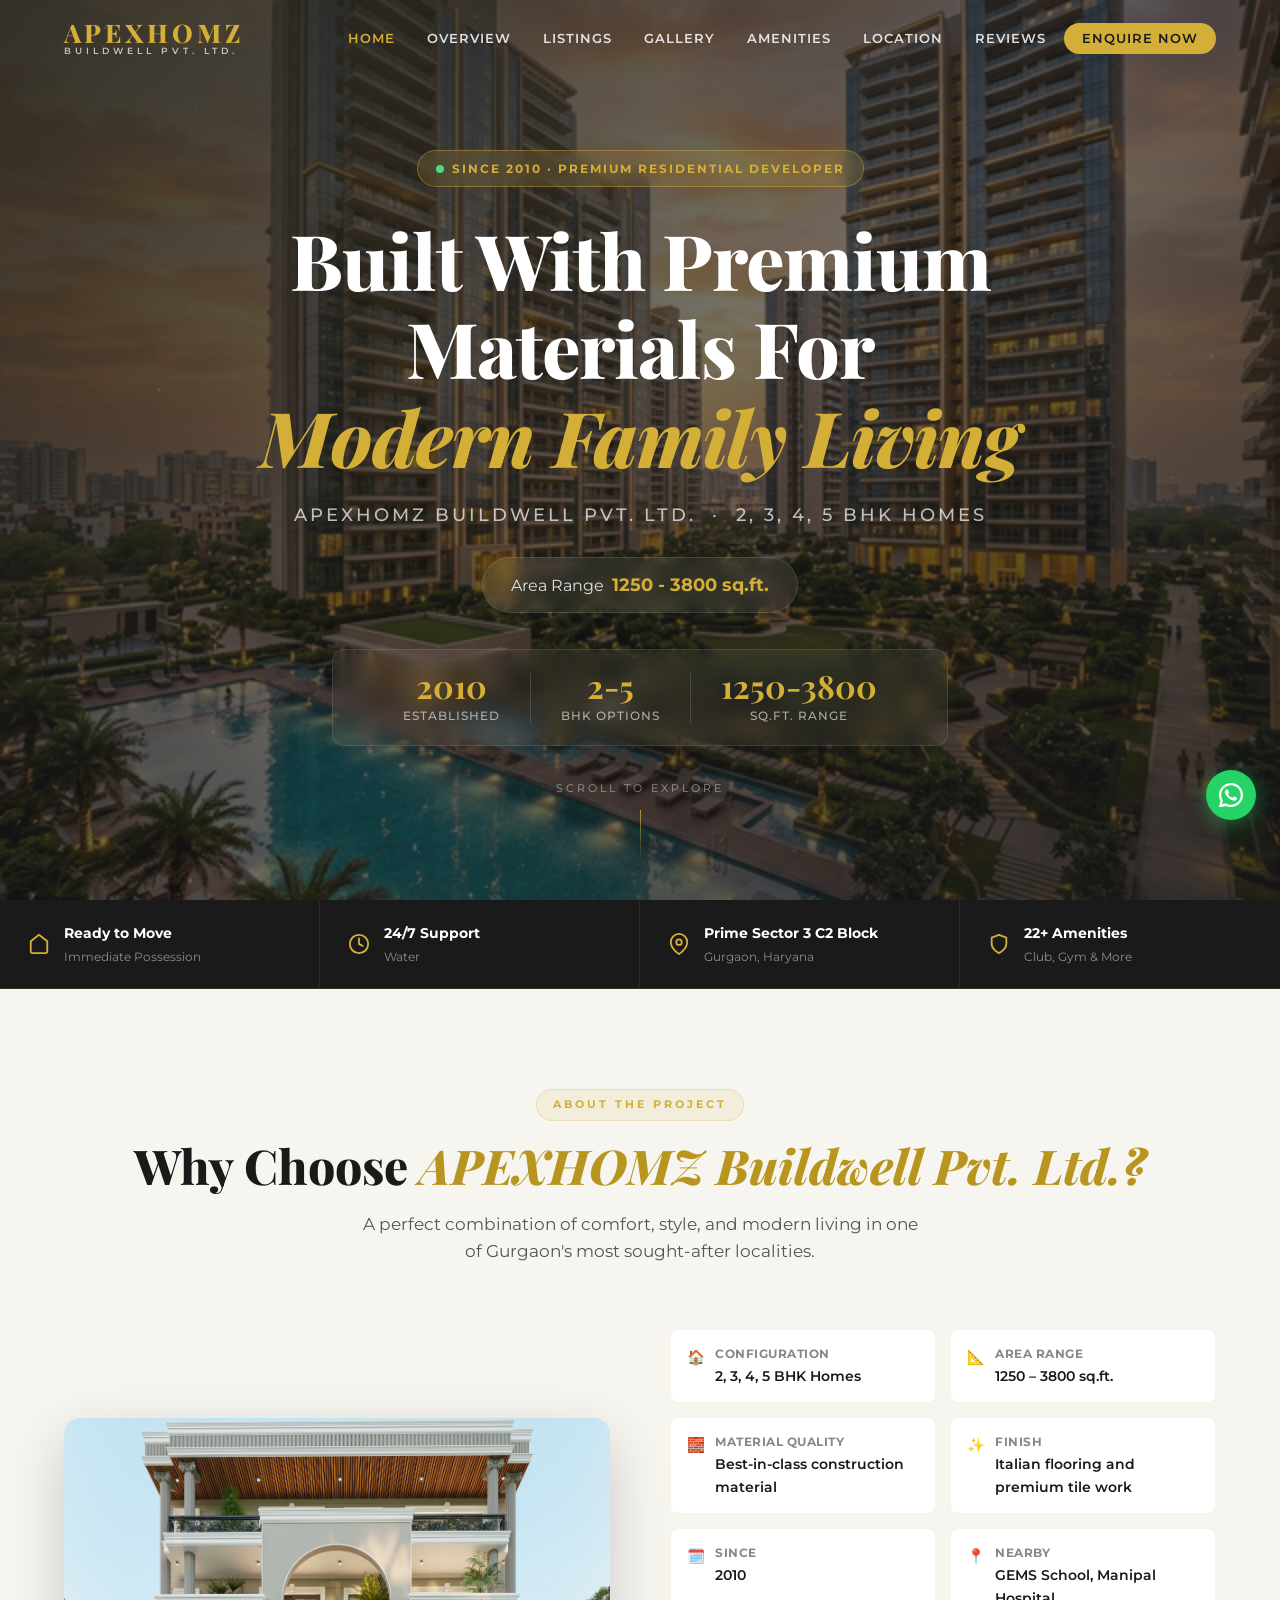
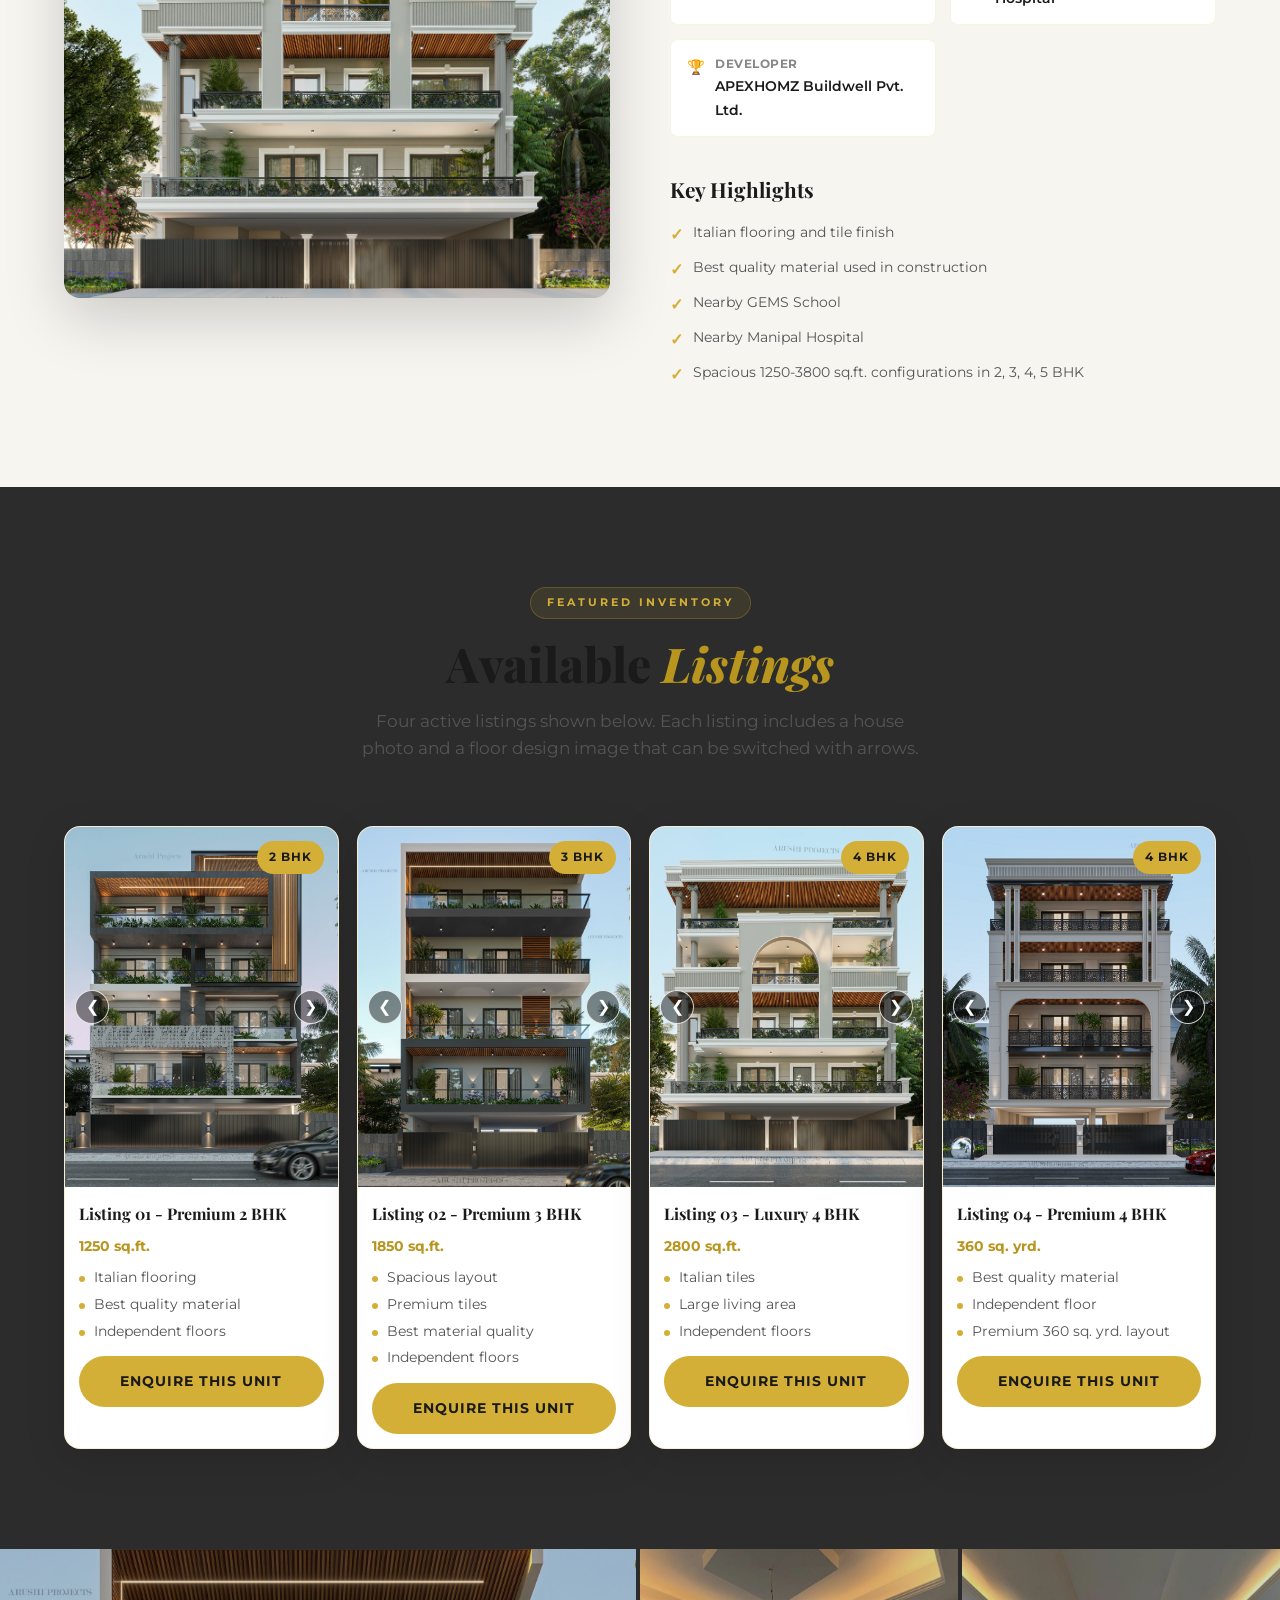
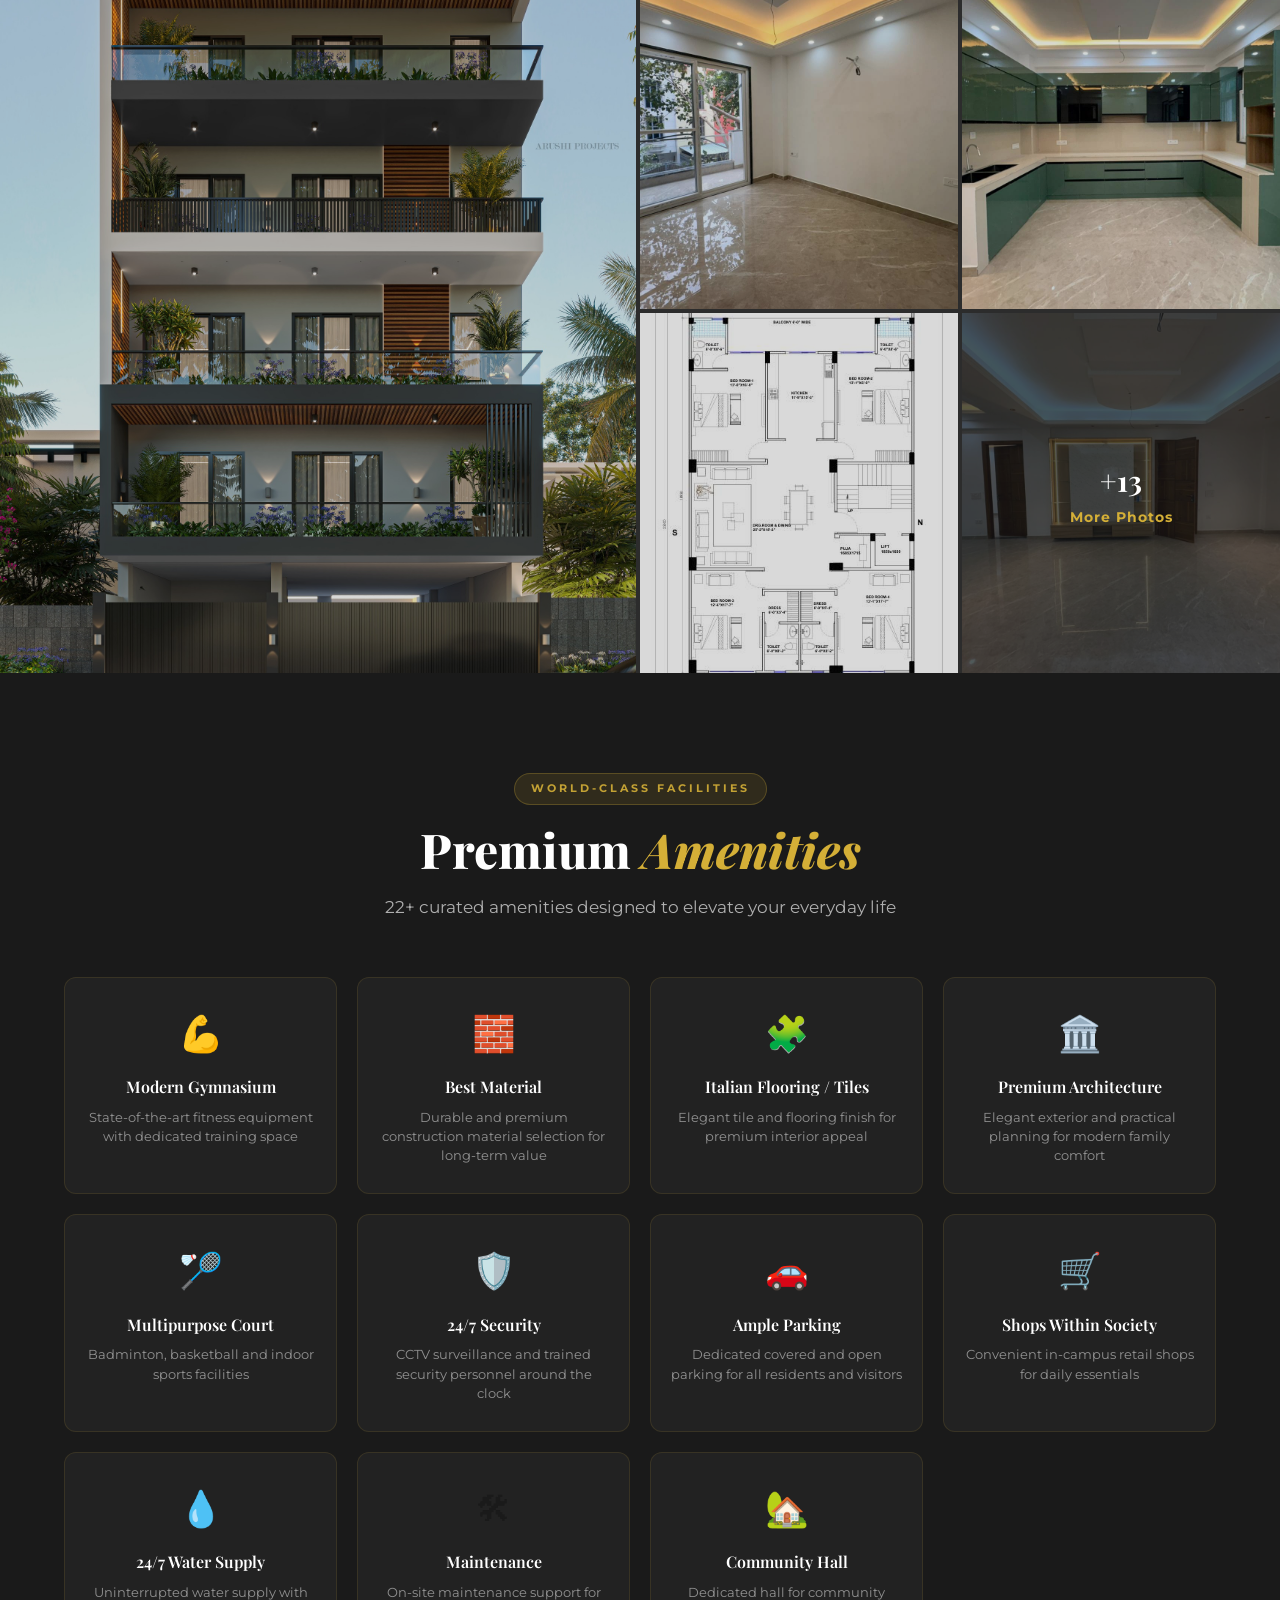
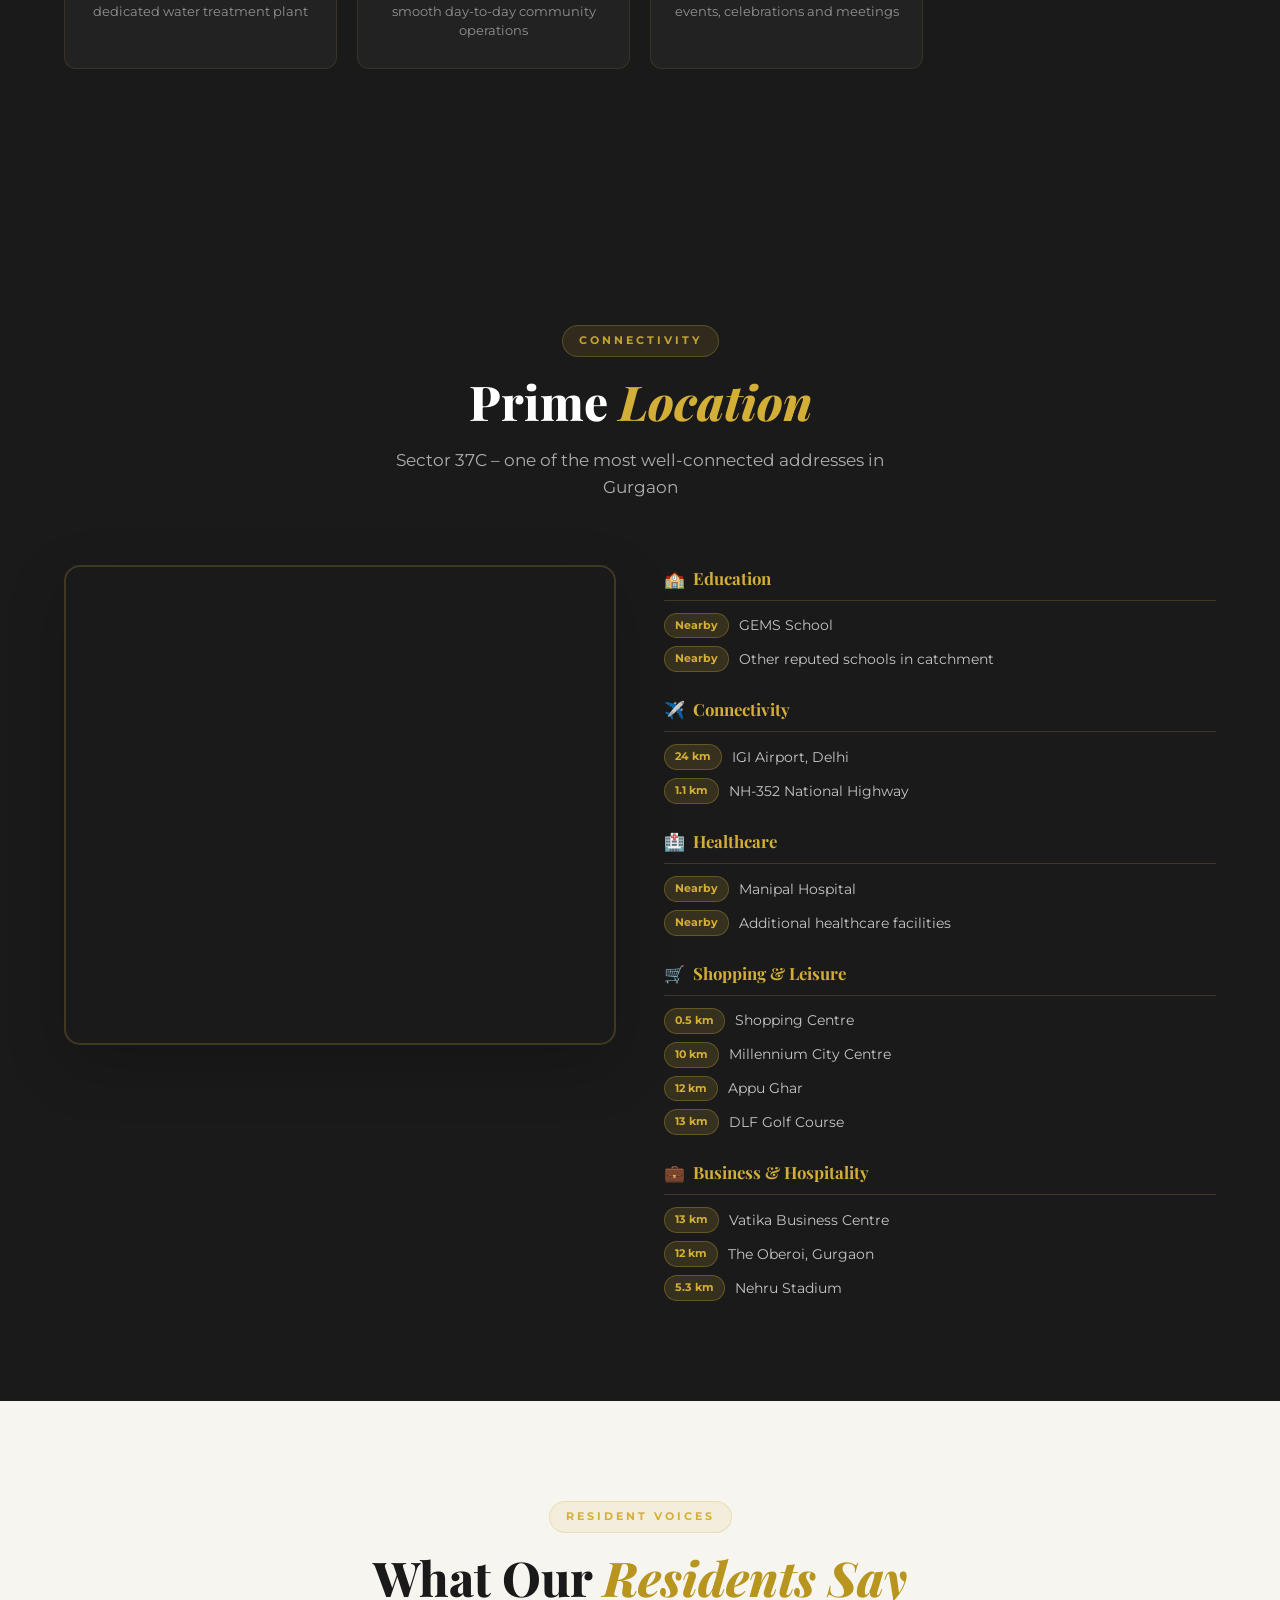
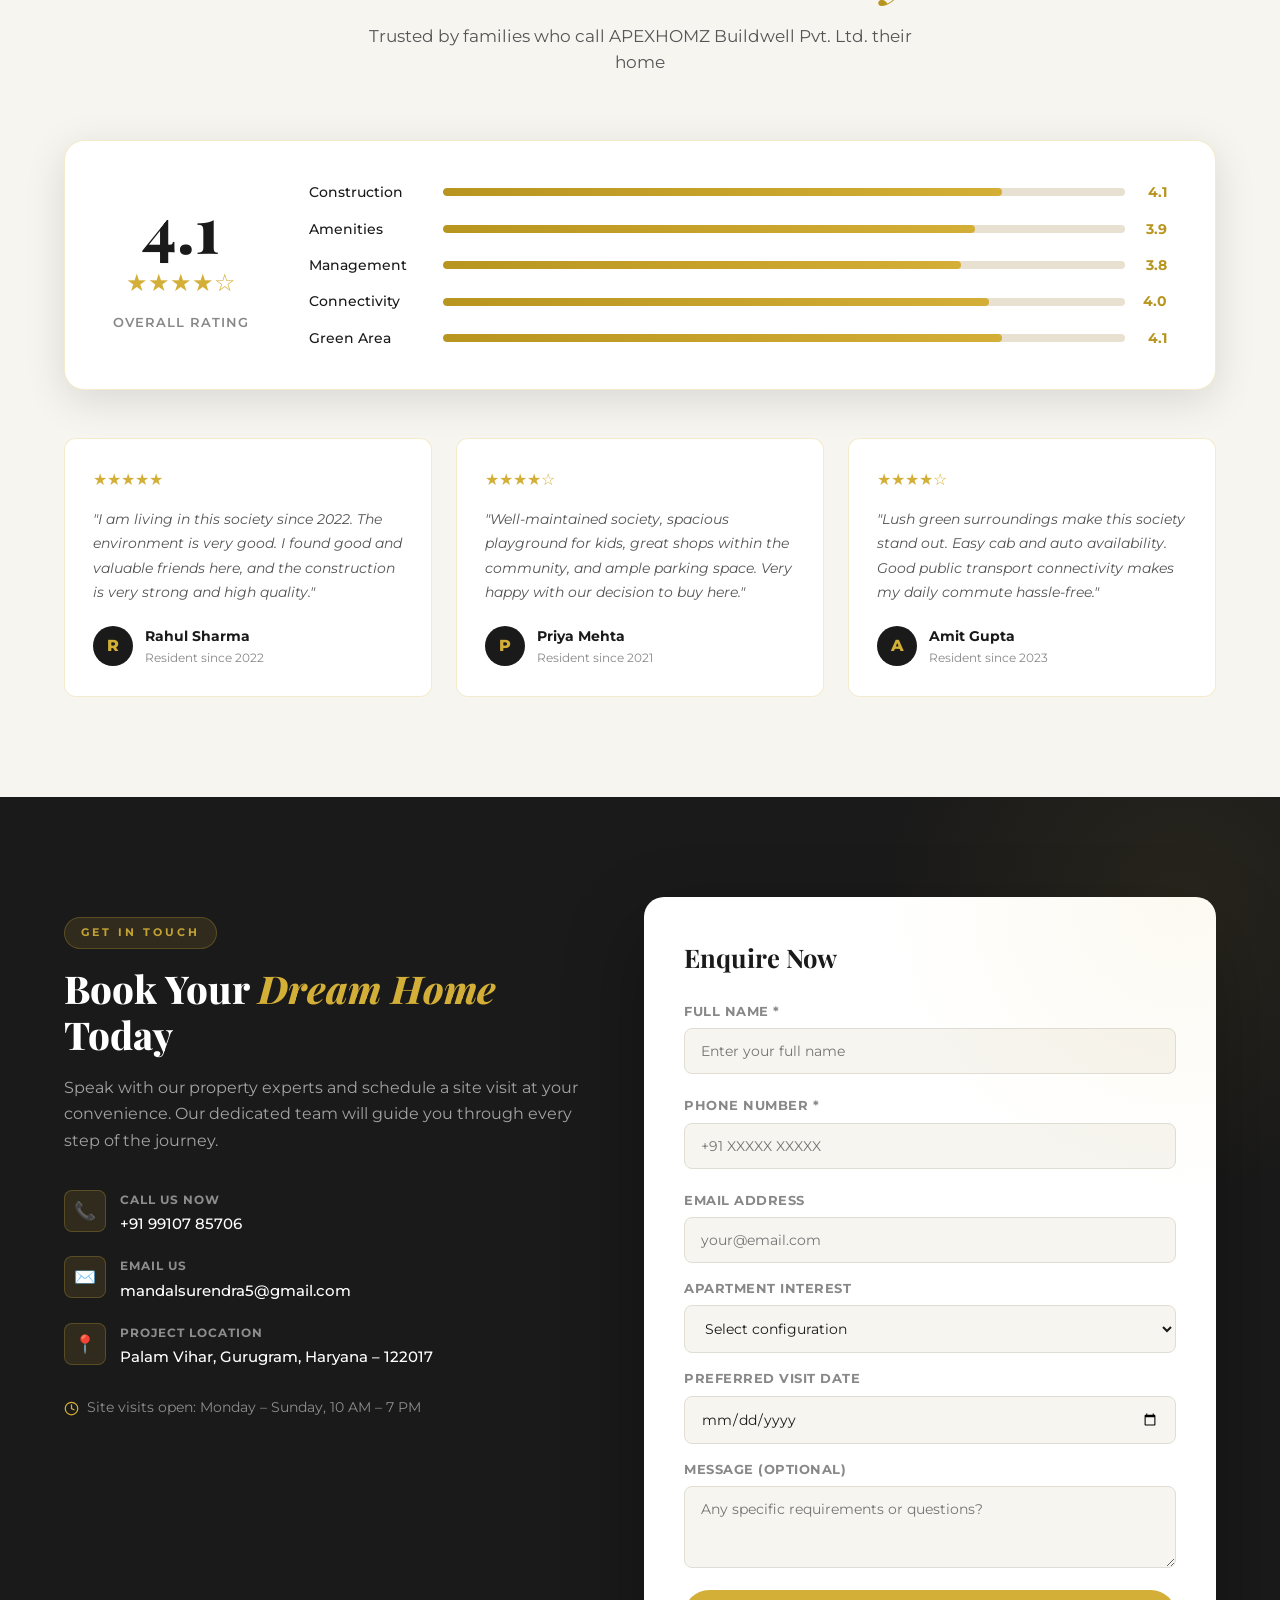
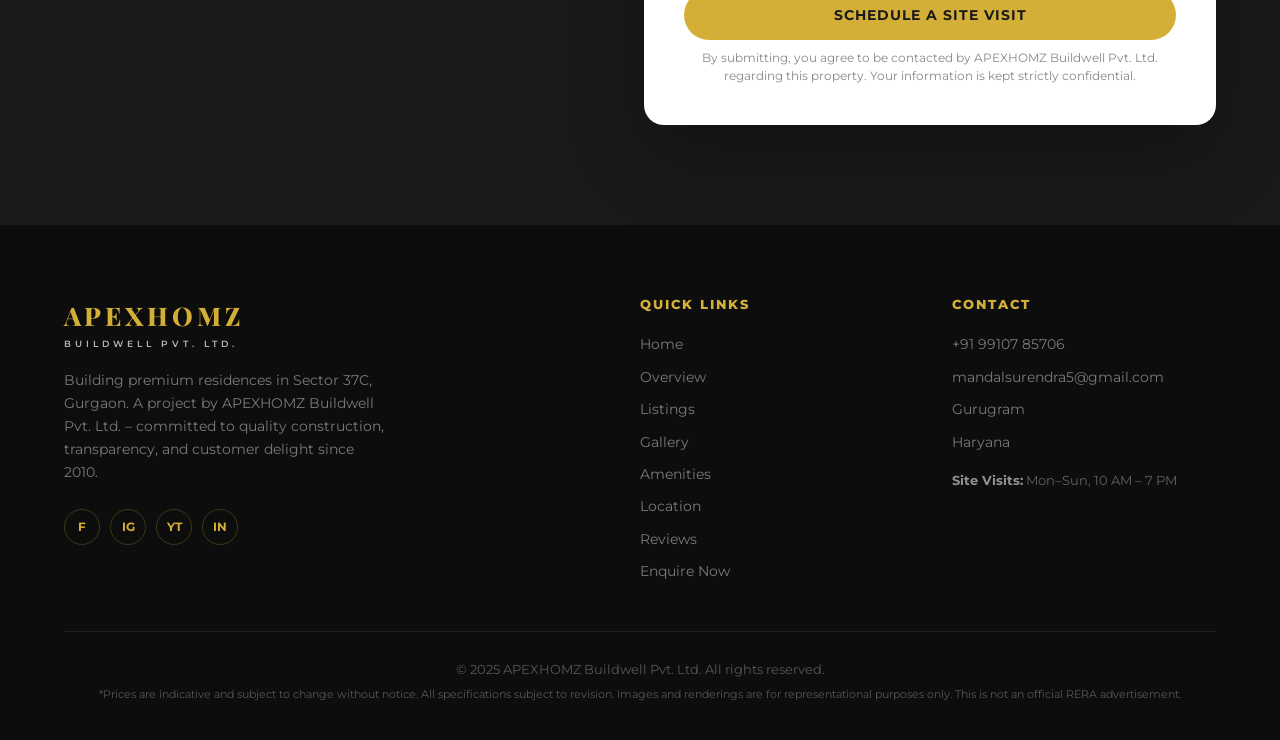
==== index.html @ 2eb8987a "Prepare project for Render deployment" ====
<!DOCTYPE html>
<html lang="en">

<head>
  <meta charset="UTF-8">
  <meta name="viewport" content="width=device-width, initial-scale=1.0">
  <meta name="description"
    content="APEXHOMZ Buildwell Pvt. Ltd. presents premium residences with 2, 3, 4 and 5 BHK options, area range 1250-3800 sq.ft., quality construction and modern amenities.">
  <meta name="keywords"
    content="APEXHOMZ Buildwell Pvt. Ltd., Gurgaon homes, 2BHK, 3BHK, 4BHK, 5BHK, Italian tiles">
  <title>APEXHOMZ Buildwell Pvt. Ltd. | Premium Residences</title>
  <link rel="preconnect" href="https://fonts.googleapis.com">
  <link rel="preconnect" href="https://fonts.gstatic.com" crossorigin>
  <link
    href="https://fonts.googleapis.com/css2?family=Playfair+Display:ital,wght@0,400;0,500;0,600;0,700;0,800;1,400;1,600&family=Montserrat:wght@300;400;500;600;700&display=swap"
    rel="stylesheet">
  <link rel="stylesheet" href="styles.css">
</head>

<body>

  <!-- ===== STICKY NAVBAR ===== -->
  <nav id="navbar">
    <div class="nav-container">
      <a href="#home" class="nav-logo">
        <span class="logo-apex">APEXHOMZ</span>
        <span class="logo-sub">Buildwell Pvt. Ltd.</span>
      </a>
      <ul class="nav-links" id="navLinks">
        <li><a href="#home" class="nav-link active">Home</a></li>
        <li><a href="#overview" class="nav-link">Overview</a></li>
        <li><a href="#listings" class="nav-link">Listings</a></li>
        <li><a href="#gallery" class="nav-link">Gallery</a></li>
        <li><a href="#amenities" class="nav-link">Amenities</a></li>
        <li><a href="#location" class="nav-link">Location</a></li>
        <li><a href="#reviews" class="nav-link">Reviews</a></li>
        <li><a href="#contact" class="nav-link nav-cta-link">Enquire Now</a></li>
      </ul>
      <button class="hamburger" id="hamburger" aria-label="Toggle navigation menu">
        <span></span><span></span><span></span>
      </button>
    </div>
  </nav>

  <!-- ===== HERO ===== -->
  <section id="home" class="hero">
    <div class="hero-bg">
      <div class="hero-overlay"></div>
      <div class="hero-particles" id="particles"></div>
    </div>
    <div class="hero-content">
      <div class="hero-badge animate-fade-in-up" style="--delay:0.1s">
        <span class="badge-dot"></span> Since 2010 · Premium Residential Developer
      </div>
      <h1 class="hero-title animate-fade-in-up" style="--delay:0.2s">
        Built With Premium Materials For<br><em>Modern Family Living</em>
      </h1>
      <p class="hero-subtitle animate-fade-in-up" style="--delay:0.35s">
        APEXHOMZ Buildwell Pvt. Ltd. &nbsp;·&nbsp; 2, 3, 4, 5 BHK Homes
      </p>
      <div class="hero-price animate-fade-in-up" style="--delay:0.5s">
        Area Range &nbsp;<strong>1250 - 3800 sq.ft.</strong>
      </div>
      <div class="hero-stats animate-fade-in-up" style="--delay:0.65s">
        <div class="hero-stat">
          <span class="stat-number">2010</span>
          <span class="stat-label">Established</span>
        </div>
        <div class="hero-divider"></div>
        <div class="hero-stat">
          <span class="stat-number">2-5</span>
          <span class="stat-label">BHK Options</span>
        </div>
        <div class="hero-divider"></div>
        <div class="hero-stat">
          <span class="stat-number">1250-3800</span>
          <span class="stat-label">Sq.Ft. Range</span>
        </div>
      </div>
    </div>
    <div class="hero-scroll-hint">
      <span>Scroll to explore</span>
      <div class="scroll-line"></div>
    </div>
  </section>

  <!-- ===== QUICK STATS STRIP ===== -->
  <section class="stats-strip">
    <div class="strip-item">
      <svg width="22" height="22" viewBox="0 0 24 24" fill="none">
        <path d="M3 9l9-7 9 7v11a2 2 0 01-2 2H5a2 2 0 01-2-2z" stroke="currentColor" stroke-width="2"
          stroke-linecap="round" stroke-linejoin="round" />
      </svg>
      <div><strong>Ready to Move</strong><span>Immediate Possession</span></div>
    </div>
    <div class="strip-item">
      <svg width="22" height="22" viewBox="0 0 24 24" fill="none">
        <circle cx="12" cy="12" r="10" stroke="currentColor" stroke-width="2" />
        <path d="M12 6v6l4 2" stroke="currentColor" stroke-width="2" stroke-linecap="round" />
      </svg>
      <div><strong>24/7 Support</strong><span>Water</span></div>
    </div>
    <div class="strip-item">
      <svg width="22" height="22" viewBox="0 0 24 24" fill="none">
        <path d="M21 10c0 7-9 13-9 13s-9-6-9-13a9 9 0 0118 0z" stroke="currentColor" stroke-width="2" />
        <circle cx="12" cy="10" r="3" stroke="currentColor" stroke-width="2" />
      </svg>
      <div><strong>Prime Sector 3 C2 Block</strong><span>Gurgaon, Haryana</span></div>
    </div>
    <div class="strip-item">
      <svg width="22" height="22" viewBox="0 0 24 24" fill="none">
        <path d="M12 22s8-4 8-10V5l-8-3-8 3v7c0 6 8 10 8 10z" stroke="currentColor" stroke-width="2"
          stroke-linecap="round" stroke-linejoin="round" />
      </svg>
      <div><strong>22+ Amenities</strong><span>Club, Gym &amp; More</span></div>
    </div>
  </section>

  <!-- ===== OVERVIEW ===== -->
  <section id="overview" class="section overview-section">
    <div class="container">
      <div class="section-header">
        <span class="section-tag">About the Project</span>
        <h2 class="section-title">Why Choose <em>APEXHOMZ Buildwell Pvt. Ltd.?</em></h2>
        <p class="section-desc">A perfect combination of comfort, style, and modern living in one of Gurgaon's most
          sought-after localities.</p>
      </div>

      <div class="overview-grid">
        <!-- Real image from 99acres property listing -->
        <div class="overview-image-card">
          <img src="assets/images/listing-3-house.jpg" alt="Project exterior view" class="overview-img">
        </div>

        <div class="overview-details">
          <div class="project-specs">
            <div class="spec-item">
              <span class="spec-icon">🏠</span>
              <div><strong>Configuration</strong><span>2, 3, 4, 5 BHK Homes</span></div>
            </div>
            <div class="spec-item">
              <span class="spec-icon">📐</span>
              <div><strong>Area Range</strong><span>1250 – 3800 sq.ft.</span></div>
            </div>
            <div class="spec-item">
              <span class="spec-icon">🧱</span>
              <div><strong>Material Quality</strong><span>Best-in-class construction material</span></div>
            </div>
            <div class="spec-item">
              <span class="spec-icon">✨</span>
              <div><strong>Finish</strong><span>Italian flooring and premium tile work</span></div>
            </div>
            <div class="spec-item">
              <span class="spec-icon">🗓️</span>
              <div><strong>Since</strong><span>2010</span></div>
            </div>
            <div class="spec-item">
              <span class="spec-icon">📍</span>
              <div><strong>Nearby</strong><span>GEMS School, Manipal Hospital</span></div>
            </div>
            <div class="spec-item">
              <span class="spec-icon">🏆</span>
              <div><strong>Developer</strong><span>APEXHOMZ Buildwell Pvt. Ltd.</span></div>
            </div>
          </div>

          <div class="highlights-list">
            <h3 class="highlights-title">Key Highlights</h3>
            <ul>
              <li><span class="check-icon">✓</span> Italian flooring and tile finish</li>
              <li><span class="check-icon">✓</span> Best quality material used in construction</li>
              <li><span class="check-icon">✓</span> Nearby GEMS School</li>
              <li><span class="check-icon">✓</span> Nearby Manipal Hospital</li>
              <li><span class="check-icon">✓</span> Spacious 1250-3800 sq.ft. configurations in 2, 3, 4, 5 BHK</li>
            </ul>
          </div>
        </div>
      </div>
    </div>
  </section>

  <!-- ===== LISTINGS ===== -->
  <section id="listings" class="section listings-section">
    <div class="container">
      <div class="section-header">
        <span class="section-tag">Featured Inventory</span>
        <h2 class="section-title">Available <em>Listings</em></h2>
        <p class="section-desc">Four active listings shown below. Each listing includes a house photo and a floor design image that can be switched with arrows.</p>
      </div>

      <div class="listings-grid">
        <article class="listing-card">
          <div class="listing-image-wrap listing-slider" data-listing-slider>
            <div class="listing-slide is-active">
              <img src="assets/images/listing-1-house.jpg" alt="Listing 1 - house image">
            </div>
            <div class="listing-slide">
              <img src="assets/images/listing-1-floor.jpg" alt="Listing 1 - floor design image">
            </div>
            <button class="listing-arrow prev" type="button" data-slide-dir="prev" aria-label="Previous image">&#10094;</button>
            <button class="listing-arrow next" type="button" data-slide-dir="next" aria-label="Next image">&#10095;</button>
            <span class="listing-badge">2 BHK</span>
          </div>
          <div class="listing-content">
            <h3>Listing 01 - Premium 2 BHK</h3>
            <p class="listing-area">1250 sq.ft.</p>
            <ul class="listing-points">
              <li>Italian flooring</li>
              <li>Best quality material</li>
              <li>Independent floors</li>
            </ul>
            <a href="#contact" class="btn-primary listing-btn">Enquire This Unit</a>
          </div>
        </article>

        <article class="listing-card">
          <div class="listing-image-wrap listing-slider" data-listing-slider>
            <div class="listing-slide is-active">
              <img src="assets/images/listing-2-house.jpg" alt="Listing 2 - house image">
            </div>
            <div class="listing-slide">
              <img src="assets/images/listing-2-floor.jpg" alt="Listing 2 - floor design image">
            </div>
            <button class="listing-arrow prev" type="button" data-slide-dir="prev" aria-label="Previous image">&#10094;</button>
            <button class="listing-arrow next" type="button" data-slide-dir="next" aria-label="Next image">&#10095;</button>
            <span class="listing-badge">3 BHK</span>
          </div>
          <div class="listing-content">
            <h3>Listing 02 - Premium 3 BHK</h3>
            <p class="listing-area">1850 sq.ft.</p>
            <ul class="listing-points">
              <li>Spacious layout</li>
              <li>Premium tiles</li>
              <li>Best material quality</li>
              <li>Independent floors</li>
            </ul>
            <a href="#contact" class="btn-primary listing-btn">Enquire This Unit</a>
          </div>
        </article>

        <article class="listing-card">
          <div class="listing-image-wrap listing-slider" data-listing-slider>
            <div class="listing-slide is-active">
              <img src="assets/images/listing-3-house.jpg" alt="Listing 3 - house image">
            </div>
            <div class="listing-slide">
              <img src="assets/images/listing-3-floor.jpg" alt="Listing 3 - floor design image">
            </div>
            <button class="listing-arrow prev" type="button" data-slide-dir="prev" aria-label="Previous image">&#10094;</button>
            <button class="listing-arrow next" type="button" data-slide-dir="next" aria-label="Next image">&#10095;</button>
            <span class="listing-badge">4 BHK</span>
          </div>
          <div class="listing-content">
            <h3>Listing 03 - Luxury 4 BHK</h3>
            <p class="listing-area">2800 sq.ft.</p>
            <ul class="listing-points">
              <li>Italian tiles</li>
              <li>Large living area</li>
              <li>Independent floors</li>
            </ul>
            <a href="#contact" class="btn-primary listing-btn">Enquire This Unit</a>
          </div>
        </article>

        <article class="listing-card">
          <div class="listing-image-wrap listing-slider" data-listing-slider>
            <div class="listing-slide is-active">
              <img src="assets/images_2/listing_4.jpeg" alt="Listing 4 - house image">
            </div>
            <div class="listing-slide">
              <img src="assets/images_2/lisiting_4_floorpdf.jpeg" alt="Listing 4 - floor design image">
            </div>
            <button class="listing-arrow prev" type="button" data-slide-dir="prev" aria-label="Previous image">&#10094;</button>
            <button class="listing-arrow next" type="button" data-slide-dir="next" aria-label="Next image">&#10095;</button>
            <span class="listing-badge">4 BHK</span>
          </div>
          <div class="listing-content">
            <h3>Listing 04 - Premium 4 BHK</h3>
            <p class="listing-area">360 sq. yrd.</p>
            <ul class="listing-points">
              <li>Best quality material</li>
              <li>Independent floor</li>
              <li>Premium 360 sq. yrd. layout</li>
            </ul>
            <a href="#contact" class="btn-primary listing-btn">Enquire This Unit</a>
          </div>
        </article>
      </div>
    </div>
  </section>

  <!-- ===== GALLERY ===== -->
  <section id="gallery" class="gallery-strip">
      <div class="gallery-grid">
      <div class="gallery-item tall">
        <img src="assets/images/listing-2-house.jpg" alt="Project gallery featured 3 BHK exterior">
      </div>
      <div class="gallery-item">
        <img src="assets/images_2/1.jpeg" alt="Project gallery image 2">
      </div>
      <div class="gallery-item">
        <img src="assets/images_2/2.jpeg" alt="Project gallery image 3">
      </div>
      <div class="gallery-item">
        <img src="assets/images/listing-2-floor.jpg" alt="Project gallery 3 BHK floor plan">
      </div>
      <div class="gallery-item" style="position:relative;">
        <img src="assets/images_2/4.jpeg" alt="Project gallery image 5">
        <div class="gallery-count-overlay">
          <div style="text-align:center">
            +13<span>More Photos</span>
          </div>
        </div>
      </div>
    </div>

    <div class="gallery-hidden-sources hidden" aria-hidden="true">
      <img src="assets/images_2/5.jpeg" alt="Project gallery hidden image 6">
      <img src="assets/images_2/6.jpeg" alt="Project gallery hidden image 7">
      <img src="assets/images_2/7.jpeg" alt="Project gallery hidden image 8">
      <img src="assets/images_2/8.jpeg" alt="Project gallery hidden image 9">
      <img src="assets/images_2/9.jpeg" alt="Project gallery hidden image 10">
      <img src="assets/images_2/10.jpeg" alt="Project gallery hidden image 11">
      <img src="assets/images_2/11.jpeg" alt="Project gallery hidden image 12">
      <img src="assets/images_2/12.jpeg" alt="Project gallery hidden image 13">
      <img src="assets/images_2/13.jpeg" alt="Project gallery hidden image 14">
      <img src="assets/images_2/14.jpeg" alt="Project gallery hidden image 15">
      <img src="assets/images_2/15.jpeg" alt="Project gallery hidden image 16">
      <img src="assets/images_2/16.jpeg" alt="Project gallery hidden image 17">
      <img src="assets/images_2/17.jpeg" alt="Project gallery hidden image 18">
    </div>
  </section>

  <!-- ===== AMENITIES ===== -->
  <section id="amenities" class="section amenities-section">
    <div class="container">
      <div class="section-header">
        <span class="section-tag light">World-Class Facilities</span>
        <h2 class="section-title light">Premium <em>Amenities</em></h2>
        <p class="section-desc light">22+ curated amenities designed to elevate your everyday life</p>
      </div>

      <div class="amenities-grid">
        <div class="amenity-card" style="--delay:0.05s">
          <div class="amenity-icon">💪</div>
          <h4>Modern Gymnasium</h4>
          <p>State-of-the-art fitness equipment with dedicated training space</p>
        </div>
        <div class="amenity-card" style="--delay:0.1s">
          <div class="amenity-icon">🧱</div>
          <h4>Best Material</h4>
          <p>Durable and premium construction material selection for long-term value</p>
        </div>
        <div class="amenity-card" style="--delay:0.15s">
          <div class="amenity-icon">🧩</div>
          <h4>Italian Flooring / Tiles</h4>
          <p>Elegant tile and flooring finish for premium interior appeal</p>
        </div>
        <div class="amenity-card" style="--delay:0.2s">
          <div class="amenity-icon">🏛️</div>
          <h4>Premium Architecture</h4>
          <p>Elegant exterior and practical planning for modern family comfort</p>
        </div>
        <div class="amenity-card" style="--delay:0.25s">
          <div class="amenity-icon">🏸</div>
          <h4>Multipurpose Court</h4>
          <p>Badminton, basketball and indoor sports facilities</p>
        </div>
        <div class="amenity-card" style="--delay:0.3s">
          <div class="amenity-icon">🛡️</div>
          <h4>24/7 Security</h4>
          <p>CCTV surveillance and trained security personnel around the clock</p>
        </div>
        <div class="amenity-card" style="--delay:0.35s">
          <div class="amenity-icon">🚗</div>
          <h4>Ample Parking</h4>
          <p>Dedicated covered and open parking for all residents and visitors</p>
        </div>
        <div class="amenity-card" style="--delay:0.4s">
          <div class="amenity-icon">🛒</div>
          <h4>Shops Within Society</h4>
          <p>Convenient in-campus retail shops for daily essentials</p>
        </div>
        <div class="amenity-card" style="--delay:0.5s">
          <div class="amenity-icon">💧</div>
          <h4>24/7 Water Supply</h4>
          <p>Uninterrupted water supply with dedicated water treatment plant</p>
        </div>
        <!-- Added as an isolated block so it can be rolled back cleanly later -->
        <div class="amenity-card" style="--delay:0.525s">
          <div class="amenity-icon">🛠</div>
          <h4>Maintenance</h4>
          <p>On-site maintenance support for smooth day-to-day community operations</p>
        </div>
        <div class="amenity-card" style="--delay:0.55s">
          <div class="amenity-icon">🏡</div>
          <h4>Community Hall</h4>
          <p>Dedicated hall for community events, celebrations and meetings</p>
        </div>
      </div>

    </div>
  </section>

  <!-- ===== LOCATION ===== -->
  <section id="location" class="section location-section">
    <div class="container">
      <div class="section-header">
        <span class="section-tag light">Connectivity</span>
        <h2 class="section-title light">Prime <em>Location</em></h2>
        <p class="section-desc light">Sector 37C – one of the most well-connected addresses in Gurgaon</p>
      </div>

      <div class="location-grid">
        <div class="location-map-wrap">
          <iframe
            src="https://www.google.com/maps?q=F2W9%2BGR6%20Gurgaon%20C2%20Home%2C%20Block%20C%202%2C%20Sector%203%2C%20Gurugram%2C%20Haryana%20122017&amp;output=embed"
            width="100%" height="100%" style="border:0;" allowfullscreen="" loading="lazy"
            referrerpolicy="no-referrer-when-downgrade" title="APEXHOMZ Buildwell Pvt. Ltd. Location Map – Sector 37C, Gurgaon">
          </iframe>
        </div>

        <div class="location-details">
          <div class="location-category">
            <h4><span>🏫</span> Education</h4>
            <ul>
              <li><span class="dist-badge">Nearby</span> GEMS School</li>
              <li><span class="dist-badge">Nearby</span> Other reputed schools in catchment</li>
            </ul>
          </div>
          <div class="location-category">
            <h4><span>✈️</span> Connectivity</h4>
            <ul>
              <li><span class="dist-badge">24 km</span> IGI Airport, Delhi</li>
              <li><span class="dist-badge">1.1 km</span> NH-352 National Highway</li>
            </ul>
          </div>
          <div class="location-category">
            <h4><span>🏥</span> Healthcare</h4>
            <ul>
              <li><span class="dist-badge">Nearby</span> Manipal Hospital</li>
              <li><span class="dist-badge">Nearby</span> Additional healthcare facilities</li>
            </ul>
          </div>
          <div class="location-category">
            <h4><span>🛒</span> Shopping &amp; Leisure</h4>
            <ul>
              <li><span class="dist-badge">0.5 km</span> Shopping Centre</li>
              <li><span class="dist-badge">10 km</span> Millennium City Centre</li>
              <li><span class="dist-badge">12 km</span> Appu Ghar</li>
              <li><span class="dist-badge">13 km</span> DLF Golf Course</li>
            </ul>
          </div>
          <div class="location-category">
            <h4><span>💼</span> Business &amp; Hospitality</h4>
            <ul>
              <li><span class="dist-badge">13 km</span> Vatika Business Centre</li>
              <li><span class="dist-badge">12 km</span> The Oberoi, Gurgaon</li>
              <li><span class="dist-badge">5.3 km</span> Nehru Stadium</li>
            </ul>
          </div>
        </div>
      </div>
    </div>
  </section>

  <!-- ===== REVIEWS ===== -->
  <section id="reviews" class="section reviews-section">
    <div class="container">
      <div class="section-header">
        <span class="section-tag">Resident Voices</span>
        <h2 class="section-title">What Our <em>Residents Say</em></h2>
        <p class="section-desc">Trusted by families who call APEXHOMZ Buildwell Pvt. Ltd. their home</p>
      </div>

      <div class="rating-summary">
        <div class="overall-rating">
          <span class="big-rating">4.1</span>
          <div class="rating-stars">★★★★☆</div>
          <span class="rating-label">Overall Rating</span>
        </div>
        <div class="rating-bars">
          <div class="rating-bar-item">
            <span>Construction</span>
            <div class="bar-outer">
              <div class="bar-inner" style="width:82%"></div>
            </div>
            <span>4.1</span>
          </div>
          <div class="rating-bar-item">
            <span>Amenities</span>
            <div class="bar-outer">
              <div class="bar-inner" style="width:78%"></div>
            </div>
            <span>3.9</span>
          </div>
          <div class="rating-bar-item">
            <span>Management</span>
            <div class="bar-outer">
              <div class="bar-inner" style="width:76%"></div>
            </div>
            <span>3.8</span>
          </div>
          <div class="rating-bar-item">
            <span>Connectivity</span>
            <div class="bar-outer">
              <div class="bar-inner" style="width:80%"></div>
            </div>
            <span>4.0</span>
          </div>
          <div class="rating-bar-item">
            <span>Green Area</span>
            <div class="bar-outer">
              <div class="bar-inner" style="width:82%"></div>
            </div>
            <span>4.1</span>
          </div>
        </div>
      </div>

      <div class="reviews-grid">
        <div class="review-card">
          <div class="review-stars">★★★★★</div>
          <p class="review-text">"I am living in this society since 2022. The environment is very good. I found good and
            valuable friends here, and the construction is very strong and high quality."</p>
          <div class="reviewer">
            <div class="reviewer-avatar">R</div>
            <div><strong>Rahul Sharma</strong><span>Resident since 2022</span></div>
          </div>
        </div>
        <div class="review-card">
          <div class="review-stars">★★★★☆</div>
          <p class="review-text">"Well-maintained society, spacious playground for kids, great shops within the
            community, and ample parking space. Very happy with our decision to buy here."</p>
          <div class="reviewer">
            <div class="reviewer-avatar">P</div>
            <div><strong>Priya Mehta</strong><span>Resident since 2021</span></div>
          </div>
        </div>
        <div class="review-card">
          <div class="review-stars">★★★★☆</div>
          <p class="review-text">"Lush green surroundings make this society stand out. Easy cab and auto availability.
            Good public transport connectivity makes my daily commute hassle-free."</p>
          <div class="reviewer">
            <div class="reviewer-avatar">A</div>
            <div><strong>Amit Gupta</strong><span>Resident since 2023</span></div>
          </div>
        </div>
      </div>
    </div>
  </section>

  <!-- ===== CONTACT / ENQUIRY ===== -->
  <section id="contact" class="section contact-section">
    <div class="contact-bg-overlay"></div>
    <div class="container">
      <div class="contact-grid">

        <div class="contact-info">
          <span class="section-tag light">Get In Touch</span>
          <h2 class="contact-title">Book Your <em>Dream Home</em> Today</h2>
          <p class="contact-desc">Speak with our property experts and schedule a site visit at your convenience. Our
            dedicated team will guide you through every step of the journey.</p>

          <div class="contact-details">
            <div class="contact-detail-item">
              <div class="cd-icon">📞</div>
              <div>
                <strong>Call Us Now</strong>
                <a href="tel:+919910785706">+91 99107 85706</a>
              </div>
            </div>
            <div class="contact-detail-item">
              <div class="cd-icon">✉️</div>
              <div>
                <strong>Email Us</strong>
                <a href="mailto:mandalsurendra5@gmail.com">mandalsurendra5@gmail.com</a>
              </div>
            </div>
            <div class="contact-detail-item">
              <div class="cd-icon">📍</div>
              <div>
                <strong>Project Location</strong>
                <span>Palam Vihar, Gurugram, Haryana – 122017</span>
              </div>
            </div>
          </div>

          <div class="contact-hours">
            <svg width="15" height="15" viewBox="0 0 24 24" fill="none">
              <circle cx="12" cy="12" r="10" stroke="currentColor" stroke-width="2" />
              <path d="M12 6v6l4 2" stroke="currentColor" stroke-width="2" stroke-linecap="round" />
            </svg>
            Site visits open: Monday – Sunday, 10 AM – 7 PM
          </div>
        </div>

        <div class="contact-form-card">
          <h3 class="form-title">Enquire Now</h3>
          <form id="enquiryForm" class="enquiry-form" novalidate>
            <div class="form-group">
              <label for="name">Full Name *</label>
              <input type="text" id="name" name="name" placeholder="Enter your full name" required autocomplete="name">
              <span class="form-error" id="name-error"></span>
            </div>
            <div class="form-group">
              <label for="phone">Phone Number *</label>
              <input type="tel" id="phone" name="phone" placeholder="+91 XXXXX XXXXX" required autocomplete="tel">
              <span class="form-error" id="phone-error"></span>
            </div>
            <div class="form-group">
              <label for="email">Email Address</label>
              <input type="email" id="email" name="email" placeholder="your@email.com" autocomplete="email">
            </div>
            <div class="form-group">
              <label for="config">Apartment Interest</label>
              <select id="config" name="config">
                <option value="">Select configuration</option>
                <option value="2bhk">2 BHK (1250 sq.ft. onwards)</option>
                <option value="3bhk">3 BHK</option>
                <option value="4bhk">4 BHK</option>
                <option value="5bhk">5 BHK</option>
                <option value="not-sure">Not Sure Yet</option>
              </select>
            </div>
            <div class="form-group">
              <label for="visit-date">Preferred Visit Date</label>
              <input type="date" id="visit-date" name="visit-date">
            </div>
            <div class="form-group">
              <label for="message">Message (Optional)</label>
              <textarea id="message" name="message" rows="3"
                placeholder="Any specific requirements or questions?"></textarea>
            </div>
            <button type="submit" class="btn-primary form-submit" id="submitBtn">
              <span class="btn-text">Schedule a Site Visit</span>
              <span class="btn-spinner hidden" id="spinner">⟳</span>
            </button>
            <p class="form-status hidden" id="formStatus" role="status" aria-live="polite"></p>
          </form>

          <div class="form-success hidden" id="formSuccess">
            <div class="success-icon">✅</div>
            <h4>Thank You!</h4>
            <p>Our team will contact you shortly to confirm your site visit.</p>
          </div>
          <p class="form-disclaimer">By submitting, you agree to be contacted by APEXHOMZ Buildwell Pvt. Ltd. regarding this property.
            Your information is kept strictly confidential.</p>
        </div>
      </div>
    </div>
  </section>

  <!-- ===== FOOTER ===== -->
  <footer class="footer">
    <div class="container">
      <div class="footer-grid">
        <div class="footer-brand">
          <div class="footer-logo">
            <span class="logo-apex">APEXHOMZ</span>
            <span class="logo-sub">Buildwell Pvt. Ltd.</span>
          </div>
          <p>Building premium residences in Sector 37C, Gurgaon. A project by APEXHOMZ Buildwell Pvt. Ltd. – committed to
            quality construction, transparency, and customer delight since 2010.</p>
          <div class="social-links">
            <a href="#" aria-label="Facebook" class="social-link">f</a>
            <a href="#" aria-label="Instagram" class="social-link">ig</a>
            <a href="#" aria-label="YouTube" class="social-link">yt</a>
            <a href="#" aria-label="LinkedIn" class="social-link">in</a>
          </div>
        </div>

        <div class="footer-links-col">
          <h5>Quick Links</h5>
          <ul>
            <li><a href="#home">Home</a></li>
            <li><a href="#overview">Overview</a></li>
            <li><a href="#listings">Listings</a></li>
            <li><a href="#gallery">Gallery</a></li>
            <li><a href="#amenities">Amenities</a></li>
            <li><a href="#location">Location</a></li>
            <li><a href="#reviews">Reviews</a></li>
            <li><a href="#contact">Enquire Now</a></li>
          </ul>
        </div>

        <div class="footer-links-col">
          <h5>Contact</h5>
          <ul>
            <li><a href="tel:+919910785706">+91 99107 85706</a></li>
            <li><a href="mailto:mandalsurendra5@gmail.com">mandalsurendra5@gmail.com</a></li>
            <li>Gurugram</li>
            <li>Haryana</li>
          </ul>
          <div class="footer-hours">
            <strong>Site Visits:</strong> Mon–Sun, 10 AM – 7 PM
          </div>
        </div>
      </div>

      <div class="footer-bottom">
        <p>© 2025 APEXHOMZ Buildwell Pvt. Ltd. All rights reserved.</p>
        <p class="disclaimer">*Prices are indicative and subject to change without notice. All specifications subject to
          revision. Images and renderings are for representational purposes only. This is not an official RERA
          advertisement.</p>
      </div>
    </div>
  </footer>

  <!-- FLOATING ENQUIRE BUTTON (mobile) -->
  <a href="#contact" class="float-cta" id="floatCta">
    📞 Enquire Now
  </a>

  <!-- WHATSAPP BUTTON -->
  <a href="https://wa.me/919910785706?text=Hi%2C%20I%20am%20interested%20in%20APEXHOMZ%20%2C%20Sector%203%20C%20Block%20Gurgaon.%20Please%20share%20details."
    class="whatsapp-btn" id="whatsappBtn" target="_blank" rel="noopener" aria-label="Chat on WhatsApp">
    <svg xmlns="http://www.w3.org/2000/svg" viewBox="0 0 24 24" fill="currentColor" width="24" height="24">
      <path
        d="M17.472 14.382c-.297-.149-1.758-.867-2.03-.967-.273-.099-.471-.148-.67.15-.197.297-.767.966-.94 1.164-.173.199-.347.223-.644.075-.297-.15-1.255-.463-2.39-1.475-.883-.788-1.48-1.761-1.653-2.059-.173-.297-.018-.458.13-.606.134-.133.298-.347.446-.52.149-.174.198-.298.298-.497.099-.198.05-.371-.025-.52-.075-.149-.669-1.612-.916-2.207-.242-.579-.487-.5-.669-.51-.173-.008-.371-.01-.57-.01-.198 0-.52.074-.792.372-.272.297-1.04 1.016-1.04 2.479 0 1.462 1.065 2.875 1.213 3.074.149.198 2.096 3.2 5.077 4.487.709.306 1.262.489 1.694.625.712.227 1.36.195 1.871.118.571-.085 1.758-.719 2.006-1.413.248-.694.248-1.289.173-1.413-.074-.124-.272-.198-.57-.347z" />
      <path
        d="M12 0C5.373 0 0 5.373 0 12c0 2.127.558 4.126 1.532 5.862L.054 23.447a.75.75 0 00.918.975l5.8-1.522A11.95 11.95 0 0012 24c6.627 0 12-5.373 12-12S18.627 0 12 0zm0 21.75a9.705 9.705 0 01-4.95-1.355l-.355-.21-3.685.967.984-3.595-.23-.37A9.718 9.718 0 012.25 12C2.25 6.615 6.615 2.25 12 2.25S21.75 6.615 21.75 12 17.385 21.75 12 21.75z" />
    </svg>
  </a>

  <!-- SCROLL TO TOP -->
  <button class="scroll-top" id="scrollTop" aria-label="Scroll to top of page">↑</button>

  <!-- IMAGE LIGHTBOX -->
  <div class="image-lightbox" id="imageLightbox" aria-hidden="true">
    <button class="lightbox-nav prev hidden" id="lightboxPrev" type="button" aria-label="Previous image">&#10094;</button>
    <button class="lightbox-nav next hidden" id="lightboxNext" type="button" aria-label="Next image">&#10095;</button>
    <button class="lightbox-close" id="lightboxClose" type="button" aria-label="Close image">✕</button>
    <img id="lightboxImage" src="" alt="Expanded view">
  </div>

  <script src="script.js"></script>
</body>

</html>
---- styles.css ----
/* ===== RESET & BASE ===== */
*,
*::before,
*::after {
  box-sizing: border-box;
  margin: 0;
  padding: 0;
}

html {
  scroll-behavior: smooth;
  font-size: 16px;
}

:root {
  --gold: #D4AF37;
  --gold-light: #F0D060;
  --gold-dark: #B8951F;
  --charcoal: #1A1A1A;
  --charcoal2: #2C2C2C;
  --marble: #F7F5F0;
  --white: #FFFFFF;
  --text-dark: #1A1A1A;
  --text-mid: #555555;
  --text-light: #888888;
  --border: rgba(212, 175, 55, 0.25);
  --shadow: 0 10px 40px rgba(0, 0, 0, 0.12);
  --shadow-lg: 0 20px 60px rgba(0, 0, 0, 0.18);
  --radius: 12px;
  --radius-sm: 8px;
  --transition: 0.3s cubic-bezier(0.4, 0, 0.2, 1);
  --font-head: 'Playfair Display', Georgia, serif;
  --font-body: 'Montserrat', -apple-system, sans-serif;
  --max-w: 1200px;
}

body {
  font-family: var(--font-body);
  background: var(--marble);
  color: var(--text-dark);
  line-height: 1.6;
  overflow-x: hidden;
  -webkit-font-smoothing: antialiased;
}

::selection {
  background: var(--gold);
  color: white;
}

img {
  max-width: 100%;
  height: auto;
  display: block;
}

a {
  color: inherit;
  text-decoration: none;
}

::-webkit-scrollbar {
  width: 8px;
}

::-webkit-scrollbar-track {
  background: #f1f1f1;
}

::-webkit-scrollbar-thumb {
  background: var(--gold);
  border-radius: 4px;
}

::-webkit-scrollbar-thumb:hover {
  background: var(--gold-dark);
}

/* ===== ANIMATIONS ===== */
@keyframes fadeInUp {
  from {
    opacity: 0;
    transform: translateY(30px);
  }

  to {
    opacity: 1;
    transform: translateY(0);
  }
}

@keyframes fadeIn {
  from {
    opacity: 0;
  }

  to {
    opacity: 1;
  }
}

@keyframes shimmer {
  0% {
    background-position: -400px 0;
  }

  100% {
    background-position: 400px 0;
  }
}

@keyframes pulse {

  0%,
  100% {
    transform: scale(1);
  }

  50% {
    transform: scale(1.08);
  }
}

@keyframes scrollBounce {

  0%,
  100% {
    transform: translateY(0);
  }

  50% {
    transform: translateY(8px);
  }
}

@keyframes rotateSpin {
  to {
    transform: rotate(360deg);
  }
}

.animate-fade-in-up {
  opacity: 0;
  animation: fadeInUp 0.7s ease forwards;
  animation-delay: var(--delay, 0s);
}

/* ===== NAVBAR ===== */
#navbar {
  position: fixed;
  top: 0;
  left: 0;
  right: 0;
  z-index: 1000;
  background: transparent;
  transition: background var(--transition), box-shadow var(--transition), padding var(--transition);
  padding: 20px 0;
}

#navbar.scrolled {
  background: rgba(26, 26, 26, 0.97);
  box-shadow: 0 2px 30px rgba(0, 0, 0, 0.3);
  padding: 12px 0;
  backdrop-filter: blur(10px);
}

.nav-container {
  max-width: var(--max-w);
  margin: 0 auto;
  padding: 0 24px;
  display: flex;
  align-items: center;
  justify-content: space-between;
  gap: 24px;
}

.nav-logo {
  display: flex;
  flex-direction: column;
  line-height: 1;
  flex-shrink: 0;
}

.logo-apex {
  font-family: var(--font-head);
  font-size: 1.6rem;
  font-weight: 800;
  color: var(--gold);
  letter-spacing: 4px;
}

.logo-sub {
  font-size: 0.55rem;
  font-weight: 600;
  color: rgba(255, 255, 255, 0.7);
  letter-spacing: 4px;
  text-transform: uppercase;
  margin-top: 1px;
}

.nav-links {
  display: flex;
  list-style: none;
  gap: 4px;
  align-items: center;
}

.nav-link {
  font-size: 0.8rem;
  font-weight: 600;
  letter-spacing: 1px;
  text-transform: uppercase;
  color: rgba(255, 255, 255, 0.85);
  padding: 8px 14px;
  border-radius: var(--radius-sm);
  transition: color var(--transition), background var(--transition);
  white-space: nowrap;
}

.nav-link:hover,
.nav-link.active {
  color: var(--gold);
}

.nav-cta-link {
  background: var(--gold);
  color: var(--charcoal) !important;
  padding: 8px 18px;
  border-radius: 50px;
}

.nav-cta-link:hover {
  background: var(--gold-light);
  transform: translateY(-1px);
}

.hamburger {
  display: none;
  flex-direction: column;
  gap: 5px;
  background: none;
  border: none;
  cursor: pointer;
  padding: 4px;
}

.hamburger span {
  width: 24px;
  height: 2px;
  background: var(--gold);
  border-radius: 2px;
  transition: var(--transition);
  display: block;
}

.hamburger.open span:nth-child(1) {
  transform: rotate(45deg) translate(5px, 5px);
}

.hamburger.open span:nth-child(2) {
  opacity: 0;
}

.hamburger.open span:nth-child(3) {
  transform: rotate(-45deg) translate(5px, -5px);
}

/* ===== HERO ===== */
.hero {
  position: relative;
  min-height: 100vh;
  display: flex;
  align-items: center;
  justify-content: center;
  overflow: hidden;
}

.hero-bg {
  position: absolute;
  inset: 0;
  background:
    linear-gradient(135deg, rgba(26, 26, 26, 0.92) 0%, rgba(26, 26, 26, 0.6) 50%, rgba(26, 26, 26, 0.8) 100%),
    url('assets/images/hero_banner_1773500143525.png') center/cover no-repeat;
  background-color: var(--charcoal);
}

.hero-overlay {
  position: absolute;
  inset: 0;
  background: radial-gradient(ellipse at top left, rgba(212, 175, 55, 0.08) 0%, transparent 60%);
}

.hero-content {
  position: relative;
  z-index: 2;
  text-align: center;
  max-width: 900px;
  padding: 120px 24px 80px;
}

.hero-badge {
  display: inline-flex;
  align-items: center;
  gap: 8px;
  background: rgba(212, 175, 55, 0.15);
  border: 1px solid rgba(212, 175, 55, 0.4);
  color: var(--gold);
  font-size: 0.75rem;
  font-weight: 700;
  letter-spacing: 2px;
  text-transform: uppercase;
  padding: 8px 18px;
  border-radius: 50px;
  margin-bottom: 28px;
  backdrop-filter: blur(8px);
}

.badge-dot {
  width: 8px;
  height: 8px;
  border-radius: 50%;
  background: #4ade80;
  animation: pulse 2s infinite;
}

.hero-title {
  font-family: var(--font-head);
  font-size: clamp(2.5rem, 6vw, 5rem);
  font-weight: 800;
  color: var(--white);
  line-height: 1.15;
  margin-bottom: 20px;
  letter-spacing: -1px;
}

.hero-title em {
  font-style: italic;
  color: var(--gold);
}

.hero-subtitle {
  font-size: clamp(0.95rem, 2vw, 1.15rem);
  color: rgba(255, 255, 255, 0.7);
  letter-spacing: 3px;
  text-transform: uppercase;
  margin-bottom: 28px;
  font-weight: 500;
}

.hero-price {
  display: inline-block;
  background: rgba(255, 255, 255, 0.07);
  border: 1px solid rgba(255, 255, 255, 0.12);
  color: rgba(255, 255, 255, 0.85);
  font-size: 1rem;
  padding: 12px 28px;
  border-radius: 50px;
  margin-bottom: 36px;
  backdrop-filter: blur(8px);
}

.hero-price strong {
  color: var(--gold);
  font-size: 1.15rem;
}

.hero-stats {
  display: flex;
  align-items: center;
  justify-content: center;
  gap: 0;
  margin-bottom: 44px;
  background: rgba(255, 255, 255, 0.05);
  border: 1px solid rgba(255, 255, 255, 0.1);
  border-radius: var(--radius);
  padding: 20px 40px;
  backdrop-filter: blur(10px);
  width: fit-content;
  margin-left: auto;
  margin-right: auto;
}

.hero-stat {
  text-align: center;
  padding: 0 30px;
}

.stat-number {
  display: block;
  font-family: var(--font-head);
  font-size: 2rem;
  font-weight: 700;
  color: var(--gold);
  line-height: 1;
}

.stat-label {
  display: block;
  font-size: 0.75rem;
  color: rgba(255, 255, 255, 0.6);
  font-weight: 500;
  letter-spacing: 1px;
  margin-top: 4px;
  text-transform: uppercase;
}

.hero-divider {
  width: 1px;
  height: 50px;
  background: rgba(255, 255, 255, 0.15);
}

.hero-cta {
  display: flex;
  gap: 16px;
  justify-content: center;
  flex-wrap: wrap;
}

.btn-primary {
  display: inline-flex;
  align-items: center;
  gap: 8px;
  background: var(--gold);
  color: var(--charcoal);
  font-weight: 700;
  font-size: 0.875rem;
  letter-spacing: 1px;
  text-transform: uppercase;
  padding: 14px 32px;
  border-radius: 50px;
  border: none;
  cursor: pointer;
  transition: background var(--transition), transform var(--transition), box-shadow var(--transition);
  font-family: var(--font-body);
  text-decoration: none;
}

.btn-primary:hover {
  background: var(--gold-light);
  transform: translateY(-2px);
  box-shadow: 0 8px 25px rgba(212, 175, 55, 0.4);
}

.btn-ghost {
  display: inline-flex;
  align-items: center;
  gap: 8px;
  background: transparent;
  color: var(--white);
  font-weight: 600;
  font-size: 0.875rem;
  letter-spacing: 1px;
  text-transform: uppercase;
  padding: 14px 32px;
  border-radius: 50px;
  border: 2px solid rgba(255, 255, 255, 0.3);
  cursor: pointer;
  transition: border-color var(--transition), color var(--transition), background var(--transition);
  text-decoration: none;
}

.btn-ghost:hover {
  border-color: var(--gold);
  color: var(--gold);
  background: rgba(212, 175, 55, 0.07);
}

.hero-scroll-hint {
  position: absolute;
  bottom: 40px;
  left: 50%;
  transform: translateX(-50%);
  display: flex;
  flex-direction: column;
  align-items: center;
  gap: 12px;
  z-index: 2;
}

.hero-scroll-hint span {
  font-size: 0.7rem;
  letter-spacing: 3px;
  text-transform: uppercase;
  color: rgba(255, 255, 255, 0.5);
}

.scroll-line {
  width: 1px;
  height: 50px;
  background: linear-gradient(to bottom, rgba(212, 175, 55, 0.8), transparent);
  animation: scrollBounce 2s infinite;
}

/* ===== STATS STRIP ===== */
.stats-strip {
  background: var(--charcoal);
  display: grid;
  grid-template-columns: repeat(4, 1fr);
  border-bottom: 1px solid rgba(212, 175, 55, 0.15);
}

.strip-item {
  display: flex;
  align-items: center;
  gap: 14px;
  padding: 22px 28px;
  border-right: 1px solid rgba(212, 175, 55, 0.1);
  transition: background var(--transition);
}

.strip-item:last-child {
  border-right: none;
}

.strip-item:hover {
  background: rgba(212, 175, 55, 0.06);
}

.strip-item svg {
  color: var(--gold);
  flex-shrink: 0;
}

.strip-item div {
  display: flex;
  flex-direction: column;
  gap: 2px;
}

.strip-item strong {
  color: var(--white);
  font-size: 0.9rem;
  font-weight: 700;
}

.strip-item span {
  color: rgba(255, 255, 255, 0.5);
  font-size: 0.75rem;
}

/* ===== SECTIONS ===== */
.section {
  padding: 100px 0;
}

.container {
  max-width: var(--max-w);
  margin: 0 auto;
  padding: 0 24px;
}

.section-header {
  text-align: center;
  margin-bottom: 64px;
}

.section-tag {
  display: inline-block;
  font-size: 0.7rem;
  font-weight: 700;
  letter-spacing: 3px;
  text-transform: uppercase;
  color: var(--gold);
  background: rgba(212, 175, 55, 0.1);
  border: 1px solid rgba(212, 175, 55, 0.25);
  padding: 6px 16px;
  border-radius: 50px;
  margin-bottom: 16px;
}

.section-tag.light {
  color: rgba(212, 175, 55, 0.9);
  background: rgba(212, 175, 55, 0.12);
}

.section-title {
  font-family: var(--font-head);
  font-size: clamp(2rem, 4vw, 3rem);
  font-weight: 800;
  color: var(--text-dark);
  margin-bottom: 16px;
  line-height: 1.2;
}

.section-title em {
  font-style: italic;
  color: var(--gold-dark);
}

.section-title.light {
  color: var(--white);
}

.section-title.light em {
  color: var(--gold);
}

.section-desc {
  font-size: 1.05rem;
  color: var(--text-mid);
  max-width: 560px;
  margin: 0 auto;
}

.section-desc.light {
  color: rgba(255, 255, 255, 0.65);
}

.section-header.light .section-title em {
  color: var(--gold);
}

/* ===== OVERVIEW ===== */
.overview-section {
  background: var(--marble);
}

.overview-grid {
  display: grid;
  grid-template-columns: 1fr 1fr;
  gap: 60px;
  align-items: center;
}

.overview-image-card {
  position: relative;
  border-radius: 16px;
  overflow: hidden;
  box-shadow: var(--shadow-lg);
}

.overview-img {
  width: 100%;
  height: 480px;
  object-fit: cover;
  transition: transform 0.6s ease;
}

.overview-image-card:hover .overview-img {
  transform: scale(1.04);
}

.overview-img-badge {
  position: absolute;
  top: 20px;
  left: 20px;
  background: var(--gold);
  color: var(--charcoal);
  font-size: 0.7rem;
  font-weight: 800;
  letter-spacing: 2px;
  text-transform: uppercase;
  padding: 6px 14px;
  border-radius: 50px;
}

.project-specs {
  display: grid;
  grid-template-columns: 1fr 1fr;
  gap: 14px;
  margin-bottom: 36px;
}

.spec-item {
  display: flex;
  align-items: flex-start;
  gap: 10px;
  padding: 14px 16px;
  background: var(--white);
  border: 1px solid rgba(212, 175, 55, 0.15);
  border-radius: var(--radius-sm);
  transition: box-shadow var(--transition), border-color var(--transition);
}

.spec-item:hover {
  box-shadow: 0 4px 20px rgba(212, 175, 55, 0.12);
  border-color: rgba(212, 175, 55, 0.4);
}

.spec-icon {
  font-size: 1.2rem;
}

.spec-item div {
  display: flex;
  flex-direction: column;
}

.spec-item strong {
  font-size: 0.75rem;
  font-weight: 700;
  color: var(--text-light);
  text-transform: uppercase;
  letter-spacing: 0.5px;
}

.spec-item span {
  font-size: 0.9rem;
  color: var(--text-dark);
  font-weight: 600;
  margin-top: 2px;
}

.highlights-list h3 {
  font-family: var(--font-head);
  font-size: 1.3rem;
  color: var(--text-dark);
  margin-bottom: 16px;
}

.highlights-list ul {
  list-style: none;
  display: flex;
  flex-direction: column;
  gap: 10px;
}

.highlights-list li {
  display: flex;
  align-items: flex-start;
  gap: 10px;
  font-size: 0.9rem;
  color: var(--text-mid);
  line-height: 1.5;
}

.check-icon {
  color: var(--gold);
  font-weight: 800;
  font-size: 1rem;
  margin-top: 1px;
  flex-shrink: 0;
}

/* ===== AMENITIES ===== */
.amenities-section {
  background: var(--charcoal);
}

.amenities-section .section-header {
  margin-bottom: 56px;
}

.amenities-grid {
  display: grid;
  grid-template-columns: repeat(4, 1fr);
  gap: 20px;
  margin-bottom: 56px;
}

.amenity-card {
  background: rgba(255, 255, 255, 0.04);
  border: 1px solid rgba(212, 175, 55, 0.12);
  border-radius: var(--radius);
  padding: 28px 20px;
  text-align: center;
  transition: background var(--transition), border-color var(--transition), transform var(--transition);
  animation: fadeInUp 0.5s ease both;
  animation-delay: var(--delay, 0s);
}

.amenity-card:hover {
  background: rgba(212, 175, 55, 0.07);
  border-color: rgba(212, 175, 55, 0.4);
  transform: translateY(-4px);
}

.amenity-icon {
  font-size: 2.2rem;
  margin-bottom: 12px;
  display: block;
}

.amenity-card h4 {
  font-family: var(--font-head);
  font-size: 1rem;
  font-weight: 600;
  color: var(--white);
  margin-bottom: 8px;
}

.amenity-card p {
  font-size: 0.8rem;
  color: rgba(255, 255, 255, 0.5);
  line-height: 1.5;
}

.amenities-pool-showcase {
  position: relative;
  border-radius: 20px;
  overflow: hidden;
  height: 420px;
}

.pool-img {
  width: 100%;
  height: 100%;
  object-fit: cover;
  filter: brightness(0.6);
  transition: transform 0.6s ease, filter 0.3s ease;
}

.amenities-pool-showcase:hover .pool-img {
  transform: scale(1.04);
  filter: brightness(0.7);
}

.pool-caption {
  position: absolute;
  bottom: 0;
  left: 0;
  right: 0;
  padding: 40px;
  background: linear-gradient(to top, rgba(26, 26, 26, 0.9) 0%, transparent 100%);
}

.pool-caption h3 {
  font-family: var(--font-head);
  font-size: 2rem;
  color: var(--white);
  margin-bottom: 8px;
}

.pool-caption p {
  color: rgba(255, 255, 255, 0.7);
  font-size: 1rem;
}

/* ===== GALLERY STRIP ===== */
.gallery-strip {
  background: var(--charcoal2);
  padding: 0;
  overflow: hidden;
}

/* ===== LISTINGS ===== */
.listings-section {
  background: var(--charcoal2);
}

.listings-grid {
  display: grid;
  grid-template-columns: repeat(4, minmax(0, 1fr));
  gap: 18px;
}

.listing-card {
  background: var(--white);
  border-radius: 16px;
  overflow: hidden;
  box-shadow: var(--shadow);
  border: 1px solid rgba(212, 175, 55, 0.2);
  display: flex;
  flex-direction: column;
  min-width: 0;
}

.listing-image-wrap {
  position: relative;
  height: 320px;
}

.listing-slider {
  height: 360px;
  background: #f0f0f0;
}

.listing-slide {
  position: absolute;
  inset: 0;
  opacity: 0;
  transition: opacity 0.25s ease;
  pointer-events: none;
}

.listing-slide.is-active {
  opacity: 1;
  pointer-events: auto;
}

.listing-image-wrap img {
  width: 100%;
  height: 100%;
  object-fit: cover;
  cursor: zoom-in;
}

.listing-arrow {
  position: absolute;
  top: 50%;
  transform: translateY(-50%);
  width: 34px;
  height: 34px;
  border-radius: 999px;
  border: 1px solid rgba(255, 255, 255, 0.8);
  background: rgba(0, 0, 0, 0.45);
  color: #fff;
  cursor: pointer;
  z-index: 3;
  font-size: 1rem;
  line-height: 1;
}

.listing-arrow.prev {
  left: 10px;
}

.listing-arrow.next {
  right: 10px;
}

.listing-badge {
  position: absolute;
  top: 14px;
  right: 14px;
  background: var(--gold);
  color: var(--charcoal);
  font-size: 0.72rem;
  font-weight: 700;
  letter-spacing: 1px;
  padding: 7px 12px;
  border-radius: 40px;
  text-transform: uppercase;
}

.listing-content {
  padding: 14px;
}

.listing-content h3 {
  font-family: var(--font-head);
  font-size: 1rem;
  margin-bottom: 8px;
  color: var(--text-dark);
}

.listing-area {
  color: var(--gold-dark);
  font-weight: 700;
  font-size: 0.88rem;
  margin-bottom: 10px;
}

.listing-points li {
  font-size: 0.95rem;
}

.listing-points {
  list-style: none;
  display: grid;
  gap: 5px;
  margin-bottom: 14px;
}

.listing-points li {
  color: var(--text-mid);
  font-size: 0.85rem;
  position: relative;
  padding-left: 15px;
}

.listing-points li::before {
  content: "";
  position: absolute;
  left: 0;
  top: 9px;
  width: 6px;
  height: 6px;
  border-radius: 50%;
  background: var(--gold);
}

.listing-btn {
  width: 100%;
  justify-content: center;
}

.gallery-grid {
  display: grid;
  grid-template-columns: 2fr 1fr 1fr;
  grid-template-rows: 360px 360px;
  gap: 4px;
}

.gallery-item {
  overflow: hidden;
  position: relative;
  cursor: pointer;
}

.gallery-item img {
  width: 100%;
  height: 100%;
  object-fit: cover;
  transition: transform 0.5s ease, filter 0.3s ease;
  filter: brightness(0.85);
  cursor: zoom-in;
}

/* ===== IMAGE LIGHTBOX ===== */
.image-lightbox {
  position: fixed;
  inset: 0;
  z-index: 2500;
  background: rgba(10, 10, 10, 0.9);
  display: none;
  align-items: center;
  justify-content: center;
  padding: 20px;
}

.image-lightbox.open {
  display: flex;
}

.image-lightbox img {
  max-width: 96vw;
  max-height: 88vh;
  object-fit: contain;
  border-radius: 10px;
  box-shadow: 0 20px 60px rgba(0, 0, 0, 0.5);
}

.lightbox-close {
  position: absolute;
  top: 16px;
  right: 16px;
  width: 40px;
  height: 40px;
  border-radius: 999px;
  border: 1px solid rgba(255, 255, 255, 0.45);
  background: rgba(0, 0, 0, 0.45);
  color: #fff;
  font-size: 1.15rem;
  line-height: 1;
  cursor: pointer;
}

.lightbox-nav {
  position: absolute;
  top: 50%;
  transform: translateY(-50%);
  width: 44px;
  height: 44px;
  border-radius: 999px;
  border: 1px solid rgba(255, 255, 255, 0.45);
  background: rgba(0, 0, 0, 0.45);
  color: #fff;
  font-size: 1.15rem;
  line-height: 1;
  cursor: pointer;
}

.lightbox-nav.prev {
  left: 16px;
}

.lightbox-nav.next {
  right: 16px;
}

.gallery-item:hover img {
  transform: scale(1.08);
  filter: brightness(1);
}

.gallery-item.tall {
  grid-row: span 2;
}

.gallery-count-overlay {
  position: absolute;
  inset: 0;
  background: rgba(26, 26, 26, 0.65);
  display: flex;
  align-items: center;
  justify-content: center;
  font-family: var(--font-head);
  font-size: 1.8rem;
  color: var(--white);
  font-weight: 700;
}

.gallery-count-overlay span {
  font-size: 0.85rem;
  display: block;
  margin-top: 4px;
  font-family: var(--font-body);
  letter-spacing: 1px;
  color: var(--gold);
}

/* ===== FLOOR PLANS ===== */
.floorplan-section {
  background: var(--marble);
}

.plan-tabs {
  display: flex;
  gap: 12px;
  justify-content: center;
  margin-bottom: 48px;
}

.plan-tab {
  padding: 12px 40px;
  border: 2px solid var(--border);
  border-radius: 50px;
  background: transparent;
  font-family: var(--font-body);
  font-size: 0.85rem;
  font-weight: 700;
  letter-spacing: 1px;
  cursor: pointer;
  text-transform: uppercase;
  color: var(--text-mid);
  transition: all var(--transition);
}

.plan-tab.active,
.plan-tab:hover {
  background: var(--charcoal);
  color: var(--gold);
  border-color: var(--charcoal);
  box-shadow: 0 4px 20px rgba(0, 0, 0, 0.15);
}

.plan-content {
  display: block;
}

.plan-content.hidden {
  display: none;
}

.plan-grid {
  display: grid;
  grid-template-columns: 1.2fr 1fr;
  gap: 60px;
  align-items: center;
}

.plan-image-wrap {
  background: var(--white);
  border-radius: 16px;
  overflow: hidden;
  box-shadow: var(--shadow);
  padding: 20px;
}

.plan-img {
  width: 100%;
  max-height: 500px;
  object-fit: contain;
}

.plan-type-badge {
  display: inline-block;
  background: var(--charcoal);
  color: var(--gold);
  font-size: 0.75rem;
  font-weight: 700;
  letter-spacing: 2px;
  text-transform: uppercase;
  padding: 6px 16px;
  border-radius: 50px;
  margin-bottom: 16px;
}

.plan-size {
  font-family: var(--font-head);
  font-size: 2.2rem;
  font-weight: 700;
  color: var(--text-dark);
  margin-bottom: 6px;
}

.plan-price {
  font-size: 1.3rem;
  font-weight: 700;
  color: var(--gold-dark);
  margin-bottom: 28px;
}

.plan-rooms {
  display: grid;
  grid-template-columns: 1fr 1fr;
  gap: 10px;
  margin-bottom: 32px;
}

.room-item {
  display: flex;
  align-items: center;
  gap: 10px;
  padding: 12px 16px;
  background: var(--white);
  border: 1px solid var(--border);
  border-radius: var(--radius-sm);
  font-size: 0.875rem;
  font-weight: 600;
  color: var(--text-dark);
}

.room-icon {
  font-size: 1.1rem;
}

.plan-btn {
  width: 100%;
  justify-content: center;
}

/* ===== LOCATION ===== */
.location-section {
  background: var(--charcoal);
}

.location-grid {
  display: grid;
  grid-template-columns: 1fr 1fr;
  gap: 48px;
  align-items: start;
}

.location-map-wrap {
  border-radius: 16px;
  overflow: hidden;
  height: 480px;
  box-shadow: var(--shadow-lg);
  border: 2px solid rgba(212, 175, 55, 0.2);
}

.location-details {
  display: flex;
  flex-direction: column;
  gap: 24px;
}

.location-category h4 {
  display: flex;
  align-items: center;
  gap: 8px;
  font-family: var(--font-head);
  font-size: 1.05rem;
  color: var(--gold);
  margin-bottom: 12px;
  padding-bottom: 8px;
  border-bottom: 1px solid rgba(212, 175, 55, 0.2);
}

.location-category ul {
  list-style: none;
  display: flex;
  flex-direction: column;
  gap: 8px;
}

.location-category li {
  display: flex;
  align-items: center;
  gap: 10px;
  color: rgba(255, 255, 255, 0.75);
  font-size: 0.875rem;
}

.dist-badge {
  background: rgba(212, 175, 55, 0.15);
  border: 1px solid rgba(212, 175, 55, 0.3);
  color: var(--gold);
  font-size: 0.7rem;
  font-weight: 700;
  padding: 3px 10px;
  border-radius: 50px;
  white-space: nowrap;
}

/* ===== REVIEWS ===== */
.reviews-section {
  background: var(--marble);
}

.rating-summary {
  display: flex;
  gap: 60px;
  align-items: center;
  background: var(--white);
  border: 1px solid var(--border);
  border-radius: 20px;
  padding: 40px 48px;
  margin-bottom: 48px;
  box-shadow: var(--shadow);
}

.overall-rating {
  text-align: center;
  flex-shrink: 0;
}

.big-rating {
  display: block;
  font-family: var(--font-head);
  font-size: 4rem;
  font-weight: 800;
  color: var(--charcoal);
  line-height: 1;
  margin-bottom: 4px;
}

.rating-stars {
  font-size: 1.5rem;
  color: var(--gold);
  margin-bottom: 6px;
}

.rating-label {
  font-size: 0.8rem;
  text-transform: uppercase;
  letter-spacing: 1px;
  color: var(--text-light);
  font-weight: 600;
}

.rating-bars {
  flex: 1;
  display: flex;
  flex-direction: column;
  gap: 14px;
}

.rating-bar-item {
  display: flex;
  align-items: center;
  gap: 14px;
  font-size: 0.875rem;
  color: var(--text-dark);
  font-weight: 500;
}

.rating-bar-item>span:first-child {
  width: 120px;
  flex-shrink: 0;
}

.rating-bar-item>span:last-child {
  width: 28px;
  text-align: right;
  font-weight: 700;
  color: var(--gold-dark);
}

.bar-outer {
  flex: 1;
  height: 8px;
  background: #E8E0D0;
  border-radius: 50px;
  overflow: hidden;
}

.bar-inner {
  height: 100%;
  background: linear-gradient(to right, var(--gold-dark), var(--gold));
  border-radius: 50px;
  transition: width 1.2s ease;
}

.reviews-grid {
  display: grid;
  grid-template-columns: repeat(3, 1fr);
  gap: 24px;
}

.review-card {
  background: var(--white);
  border: 1px solid var(--border);
  border-radius: var(--radius);
  padding: 28px;
  transition: box-shadow var(--transition), transform var(--transition);
}

.review-card:hover {
  box-shadow: var(--shadow);
  transform: translateY(-4px);
}

.review-stars {
  font-size: 1rem;
  color: var(--gold);
  margin-bottom: 14px;
}

.review-text {
  font-size: 0.9rem;
  color: var(--text-mid);
  line-height: 1.7;
  margin-bottom: 20px;
  font-style: italic;
}

.reviewer {
  display: flex;
  align-items: center;
  gap: 12px;
}

.reviewer-avatar {
  width: 40px;
  height: 40px;
  border-radius: 50%;
  background: var(--charcoal);
  color: var(--gold);
  display: flex;
  align-items: center;
  justify-content: center;
  font-weight: 800;
  font-size: 1rem;
  flex-shrink: 0;
}

.reviewer div {
  display: flex;
  flex-direction: column;
}

.reviewer strong {
  font-size: 0.9rem;
  color: var(--text-dark);
}

.reviewer span {
  font-size: 0.775rem;
  color: var(--text-light);
}

/* ===== CONTACT ===== */
.contact-section {
  background: var(--charcoal);
  position: relative;
  overflow: hidden;
}

.contact-section::before {
  content: '';
  position: absolute;
  top: -200px;
  right: -200px;
  width: 600px;
  height: 600px;
  border-radius: 50%;
  background: radial-gradient(circle, rgba(212, 175, 55, 0.07) 0%, transparent 70%);
  pointer-events: none;
}

.contact-grid {
  display: grid;
  grid-template-columns: 1fr 1.1fr;
  gap: 60px;
  align-items: start;
}

.contact-info {
  padding-top: 20px;
}

.contact-title {
  font-family: var(--font-head);
  font-size: clamp(1.8rem, 3vw, 2.8rem);
  font-weight: 800;
  color: var(--white);
  line-height: 1.2;
  margin-bottom: 18px;
}

.contact-title em {
  color: var(--gold);
}

.contact-desc {
  color: rgba(255, 255, 255, 0.6);
  font-size: 1rem;
  line-height: 1.65;
  margin-bottom: 36px;
}

.contact-details {
  display: flex;
  flex-direction: column;
  gap: 20px;
  margin-bottom: 28px;
}

.contact-detail-item {
  display: flex;
  align-items: flex-start;
  gap: 14px;
}

.cd-icon {
  width: 42px;
  height: 42px;
  background: rgba(212, 175, 55, 0.12);
  border: 1px solid rgba(212, 175, 55, 0.25);
  border-radius: var(--radius-sm);
  display: flex;
  align-items: center;
  justify-content: center;
  font-size: 1.1rem;
  flex-shrink: 0;
}

.contact-detail-item>div {
  display: flex;
  flex-direction: column;
  gap: 3px;
}

.contact-detail-item strong {
  font-size: 0.75rem;
  text-transform: uppercase;
  letter-spacing: 1px;
  color: rgba(255, 255, 255, 0.5);
  font-weight: 700;
}

.contact-detail-item a,
.contact-detail-item span {
  font-size: 0.95rem;
  color: var(--white);
  font-weight: 500;
}

.contact-detail-item a:hover {
  color: var(--gold);
}

.contact-hours {
  display: flex;
  align-items: center;
  gap: 8px;
  font-size: 0.85rem;
  color: rgba(255, 255, 255, 0.5);
}

.contact-hours svg {
  color: var(--gold);
}

/* FORM */
.contact-form-card {
  background: var(--white);
  border-radius: 20px;
  padding: 40px;
  box-shadow: 0 30px 80px rgba(0, 0, 0, 0.3);
}

.form-title {
  font-family: var(--font-head);
  font-size: 1.6rem;
  font-weight: 700;
  color: var(--text-dark);
  margin-bottom: 24px;
}

.enquiry-form {
  display: flex;
  flex-direction: column;
  gap: 16px;
}

.form-group {
  display: flex;
  flex-direction: column;
  gap: 6px;
}

.form-group label {
  font-size: 0.8rem;
  font-weight: 700;
  color: var(--text-light);
  text-transform: uppercase;
  letter-spacing: 0.5px;
}

.form-group input,
.form-group select,
.form-group textarea {
  width: 100%;
  padding: 13px 16px;
  border: 1.5px solid #E0DDD5;
  border-radius: var(--radius-sm);
  font-family: var(--font-body);
  font-size: 0.9rem;
  color: var(--text-dark);
  background: var(--marble);
  transition: border-color var(--transition), box-shadow var(--transition);
  outline: none;
}

.form-group input:focus,
.form-group select:focus,
.form-group textarea:focus {
  border-color: var(--gold);
  box-shadow: 0 0 0 3px rgba(212, 175, 55, 0.12);
  background: var(--white);
}

.form-group input.error,
.form-group select.error {
  border-color: #ef4444;
}

.form-error {
  font-size: 0.75rem;
  color: #ef4444;
  min-height: 0;
}

.form-submit {
  width: 100%;
  justify-content: center;
  padding: 16px;
  font-size: 0.9rem;
  margin-top: 6px;
}

.btn-spinner {
  animation: rotateSpin 0.6s linear infinite;
}

.form-status {
  margin-top: 10px;
  font-size: 0.82rem;
  line-height: 1.5;
}

.form-status.is-error {
  color: #ef4444;
}

.form-status.is-success {
  color: #15803d;
}

.form-disclaimer {
  font-size: 0.72rem;
  color: var(--text-light);
  text-align: center;
  margin-top: 10px;
  line-height: 1.5;
}

.form-success {
  text-align: center;
  padding: 20px;
}

.success-icon {
  font-size: 3rem;
  margin-bottom: 12px;
}

.form-success h4 {
  font-family: var(--font-head);
  font-size: 1.5rem;
  color: var(--text-dark);
  margin-bottom: 8px;
}

.form-success p {
  color: var(--text-mid);
}

/* ===== FOOTER ===== */
.footer {
  background: #0D0D0D;
  padding: 70px 0 30px;
}

.footer-grid {
  display: grid;
  grid-template-columns: 2fr 1fr 1fr;
  gap: 48px;
  padding-bottom: 48px;
  border-bottom: 1px solid rgba(255, 255, 255, 0.07);
  margin-bottom: 28px;
}

.footer-brand .footer-logo {
  display: flex;
  flex-direction: column;
  margin-bottom: 18px;
}

.footer-brand p {
  font-size: 0.85rem;
  color: rgba(255, 255, 255, 0.45);
  line-height: 1.7;
  max-width: 320px;
  margin-bottom: 24px;
}

.social-links {
  display: flex;
  gap: 10px;
}

.social-link {
  width: 36px;
  height: 36px;
  border: 1px solid rgba(212, 175, 55, 0.25);
  color: var(--gold);
  border-radius: 50%;
  display: flex;
  align-items: center;
  justify-content: center;
  font-size: 0.75rem;
  font-weight: 700;
  text-transform: uppercase;
  transition: background var(--transition), border-color var(--transition);
}

.social-link:hover {
  background: var(--gold);
  color: var(--charcoal);
  border-color: var(--gold);
}

.footer-links-col h5 {
  font-size: 0.8rem;
  font-weight: 800;
  letter-spacing: 2px;
  text-transform: uppercase;
  color: var(--gold);
  margin-bottom: 18px;
}

.footer-links-col ul {
  list-style: none;
  display: flex;
  flex-direction: column;
  gap: 10px;
}

.footer-links-col li,
.footer-links-col a {
  font-size: 0.875rem;
  color: rgba(255, 255, 255, 0.45);
  transition: color var(--transition);
}

.footer-links-col a:hover {
  color: var(--gold);
}

.footer-hours {
  margin-top: 18px;
  font-size: 0.8rem;
  color: rgba(255, 255, 255, 0.35);
}

.footer-hours strong {
  color: rgba(255, 255, 255, 0.55);
}

.footer-bottom {
  text-align: center;
}

.footer-bottom p {
  font-size: 0.8rem;
  color: rgba(255, 255, 255, 0.3);
  margin-bottom: 6px;
}

.disclaimer {
  font-size: 0.7rem !important;
}

/* ===== FLOATING + SCROLL TOP ===== */
.float-cta {
  display: none;
  position: fixed;
  bottom: 24px;
  left: 24px;
  background: var(--gold);
  color: var(--charcoal);
  font-weight: 700;
  font-size: 0.85rem;
  padding: 14px 22px;
  border-radius: 50px;
  box-shadow: 0 6px 25px rgba(212, 175, 55, 0.45);
  z-index: 999;
  transition: transform var(--transition), box-shadow var(--transition);
  text-decoration: none;
}

.float-cta:hover {
  transform: translateY(-2px);
  box-shadow: 0 10px 35px rgba(212, 175, 55, 0.55);
}

/* ===== WHATSAPP BUTTON ===== */
.whatsapp-btn {
  position: fixed;
  bottom: 80px;
  right: 24px;
  width: 50px;
  height: 50px;
  background: #25D366;
  color: #fff;
  border-radius: 50%;
  display: flex;
  align-items: center;
  justify-content: center;
  z-index: 999;
  box-shadow: 0 4px 20px rgba(37, 211, 102, 0.45);
  transition: transform var(--transition), box-shadow var(--transition);
  animation: waPulse 2.5s infinite;
}

.whatsapp-btn:hover {
  transform: scale(1.12);
  box-shadow: 0 8px 30px rgba(37, 211, 102, 0.65);
  animation: none;
}

@keyframes waPulse {
  0%, 100% { box-shadow: 0 4px 20px rgba(37, 211, 102, 0.45); }
  50%       { box-shadow: 0 4px 30px rgba(37, 211, 102, 0.75), 0 0 0 8px rgba(37, 211, 102, 0.12); }
}

.scroll-top {
  position: fixed;
  bottom: 24px;
  right: 24px;
  width: 44px;
  height: 44px;
  background: var(--charcoal);
  color: var(--gold);
  border: 1px solid rgba(212, 175, 55, 0.35);
  border-radius: 50%;
  font-size: 1.2rem;
  cursor: pointer;
  display: flex;
  align-items: center;
  justify-content: center;
  z-index: 999;
  opacity: 0;
  transform: translateY(20px);
  transition: opacity var(--transition), transform var(--transition), background var(--transition);
}

.scroll-top.visible {
  opacity: 1;
  transform: translateY(0);
}

.scroll-top:hover {
  background: var(--gold);
  color: var(--charcoal);
  border-color: var(--gold);
}

/* ===== HIDDEN ===== */
.hidden {
  display: none !important;
}

/* ===== RESPONSIVE ===== */
@media (max-width: 1024px) {
  .listings-grid {
    grid-template-columns: repeat(2, minmax(0, 1fr));
  }

  .amenities-grid {
    grid-template-columns: repeat(3, 1fr);
  }

  .overview-grid {
    grid-template-columns: 1fr;
    gap: 40px;
  }

  .overview-img {
    height: 360px;
  }

  .location-grid {
    grid-template-columns: 1fr;
  }

  .location-map-wrap {
    height: 360px;
  }

  .contact-grid {
    grid-template-columns: 1fr;
    gap: 40px;
  }

  .stats-strip {
    grid-template-columns: repeat(2, 1fr);
  }

  .strip-item:nth-child(2) {
    border-right: none;
  }

  .plan-grid {
    grid-template-columns: 1fr;
  }
}

@media (max-width: 768px) {
  .listing-image-wrap {
    height: 300px;
  }

  .listing-slider {
    height: 340px;
  }

  .gallery-grid {
    grid-template-rows: 240px 240px;
  }

  .nav-links {
    display: none;
    position: fixed;
    top: 0;
    left: 0;
    right: 0;
    bottom: 0;
    background: var(--charcoal);
    flex-direction: column;
    align-items: center;
    justify-content: center;
    gap: 12px;
    z-index: 999;
  }

  .nav-links.open {
    display: flex;
  }

  .nav-link {
    font-size: 1.1rem;
    padding: 12px 24px;
  }

  .hamburger {
    display: flex;
    z-index: 1000;
  }

  .hero-stats {
    flex-direction: column;
    gap: 16px;
    padding: 20px;
  }

  .hero-divider {
    width: 60px;
    height: 1px;
  }

  .hero-stat {
    padding: 0;
  }

  .amenities-grid {
    grid-template-columns: repeat(2, 1fr);
  }

  .reviews-grid {
    grid-template-columns: 1fr;
  }

  .footer-grid {
    grid-template-columns: 1fr;
    gap: 32px;
  }

  .rating-summary {
    flex-direction: column;
    padding: 24px;
    gap: 28px;
  }

  .stats-strip {
    grid-template-columns: 1fr 1fr;
  }

  .float-cta {
    display: block;
  }

  .project-specs {
    grid-template-columns: 1fr;
  }

  .plan-rooms {
    grid-template-columns: 1fr;
  }

  .contact-form-card {
    padding: 24px;
  }
}

@media (max-width: 480px) {
  .listing-content {
    padding: 14px;
  }

  .listing-content h3 {
    font-size: 1rem;
  }

  .hero-content {
    padding: 100px 20px 60px;
  }

  .amenities-grid {
    grid-template-columns: 1fr;
  }

  .stats-strip {
    grid-template-columns: 1fr;
  }

  .strip-item {
    border-right: none;
    border-bottom: 1px solid rgba(212, 175, 55, 0.1);
  }
}
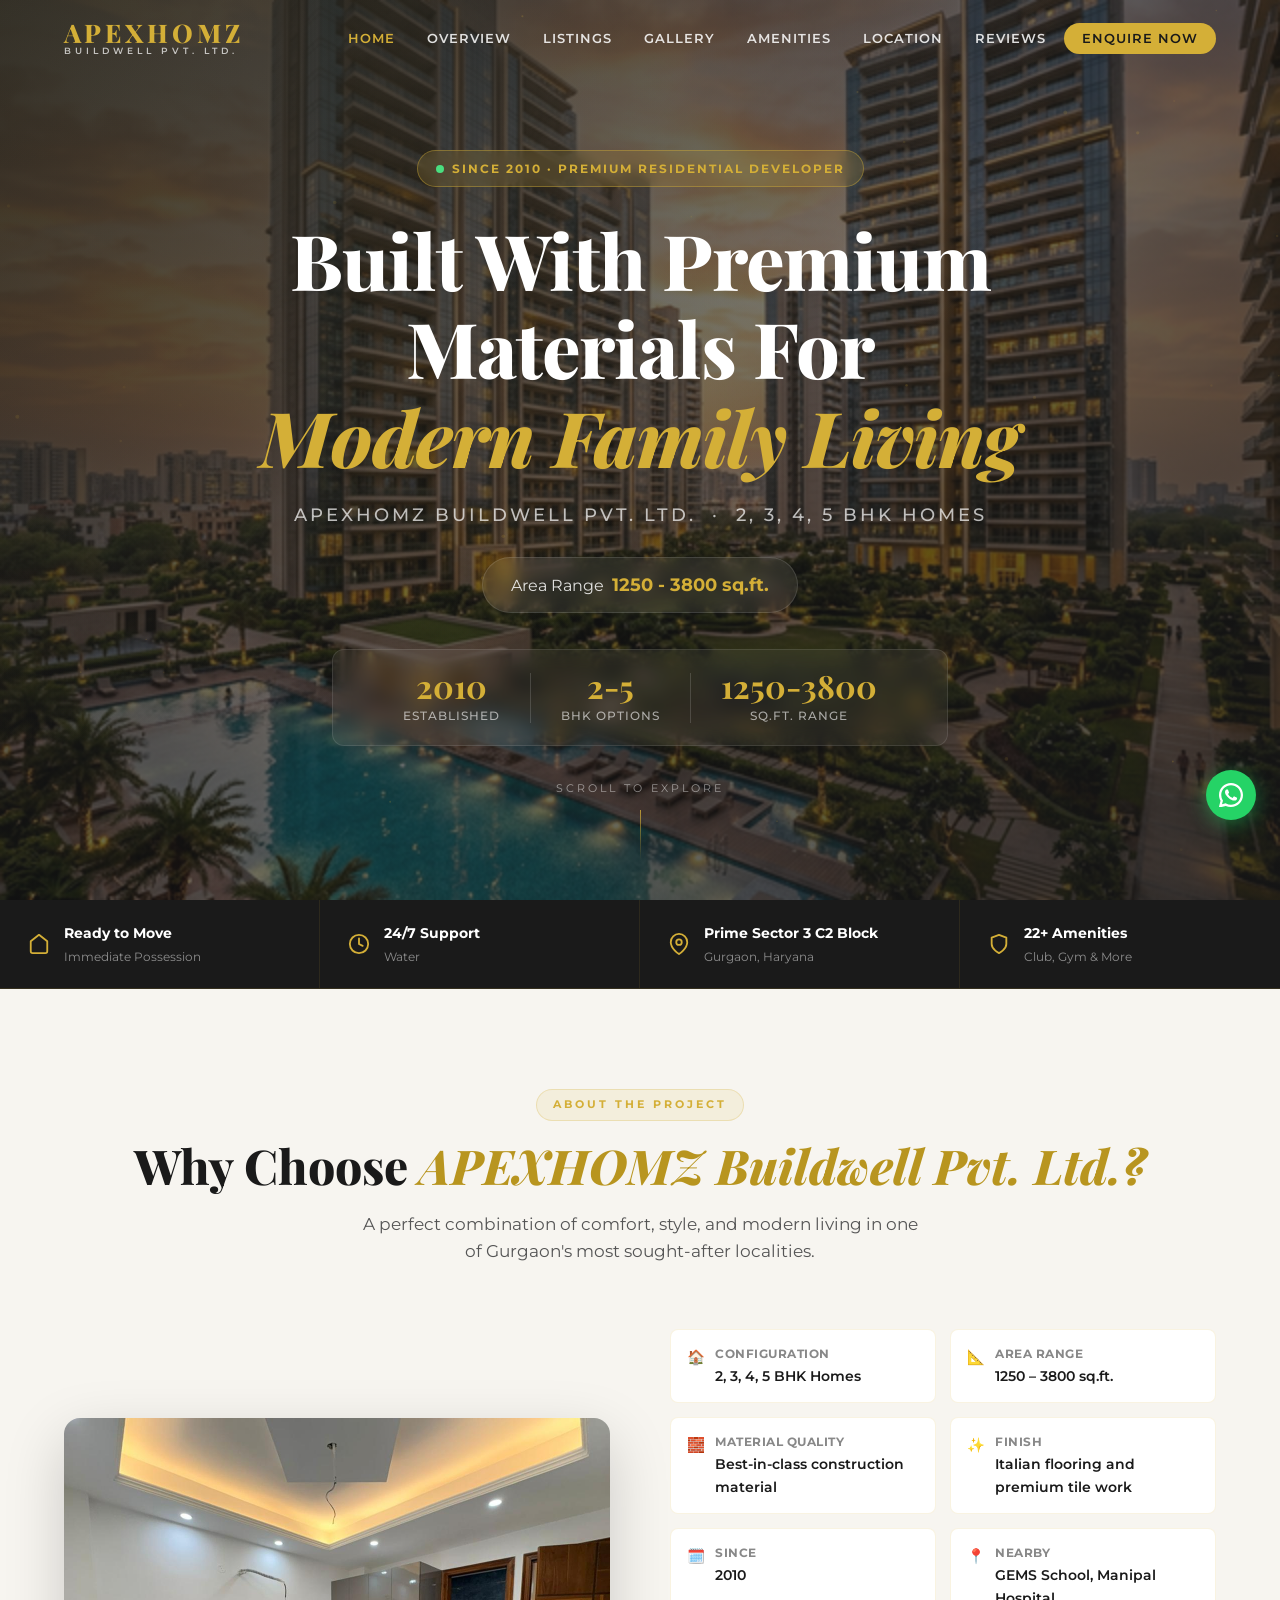
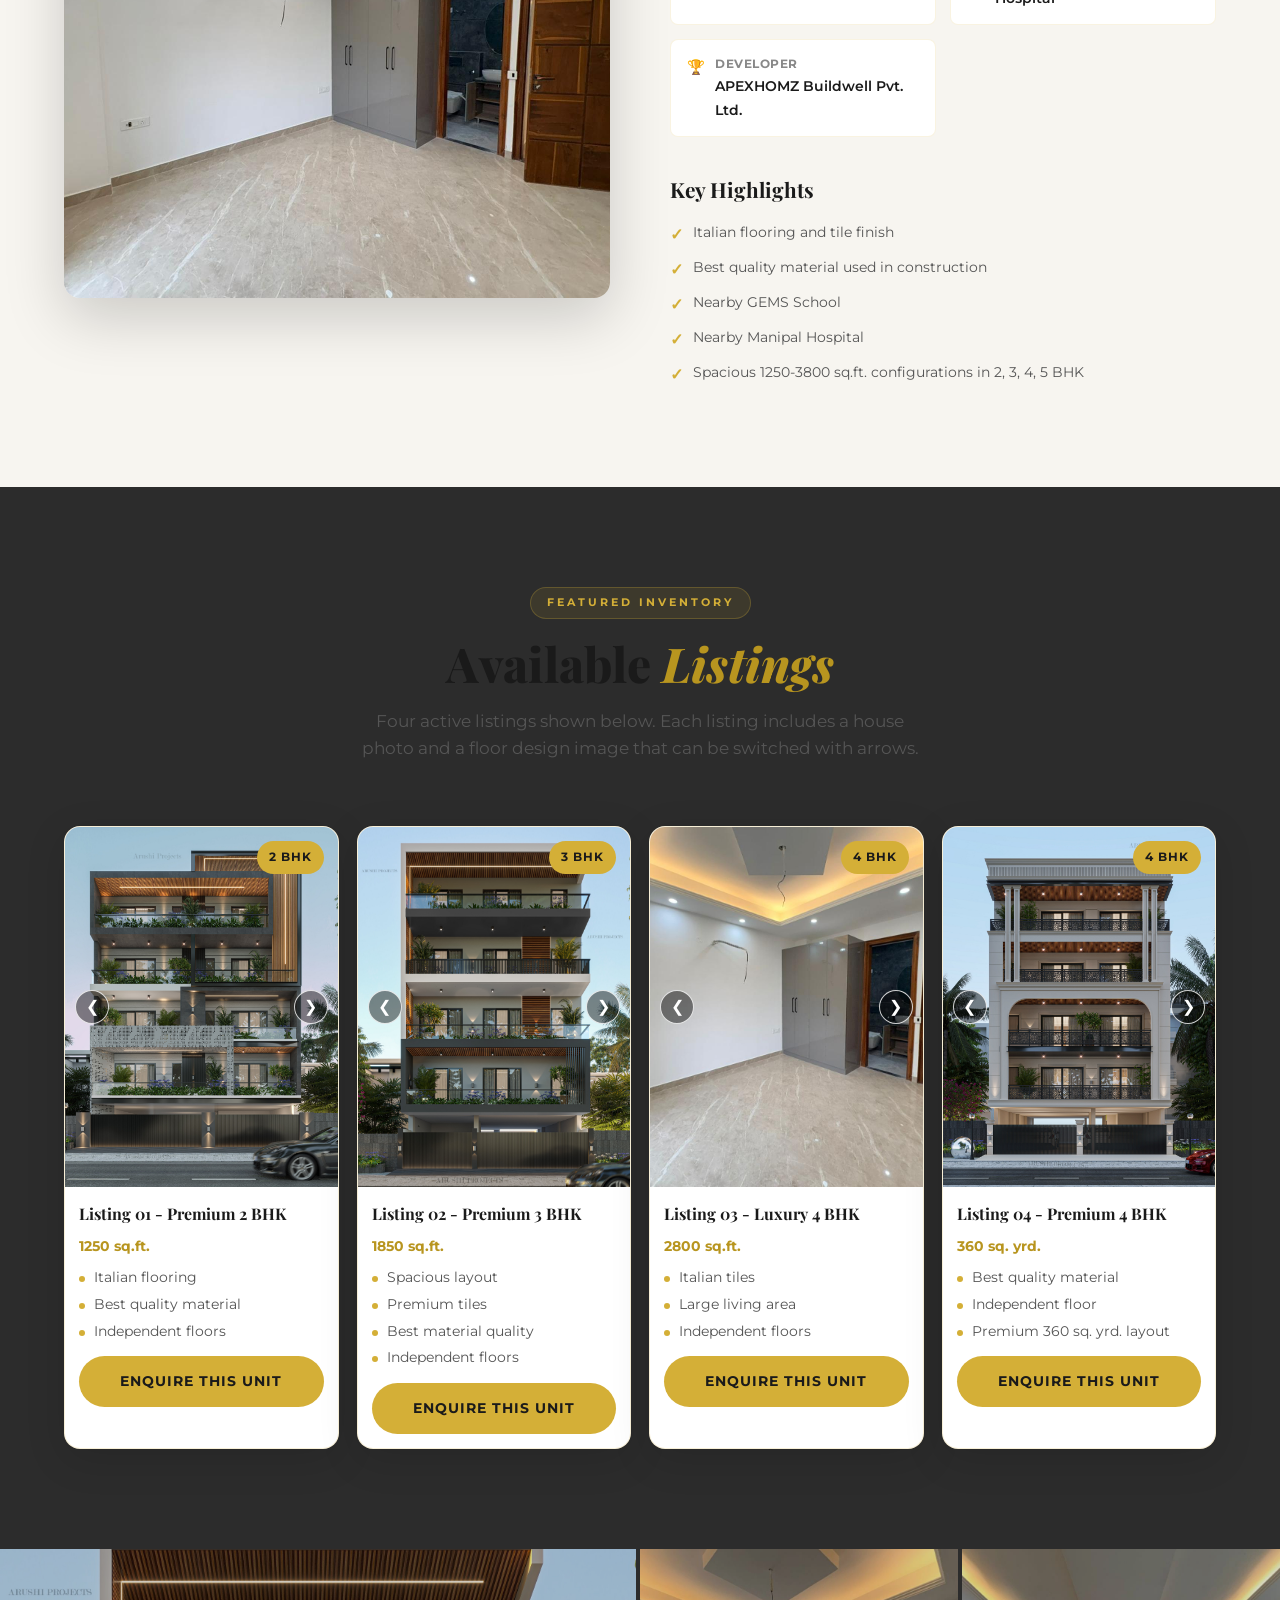
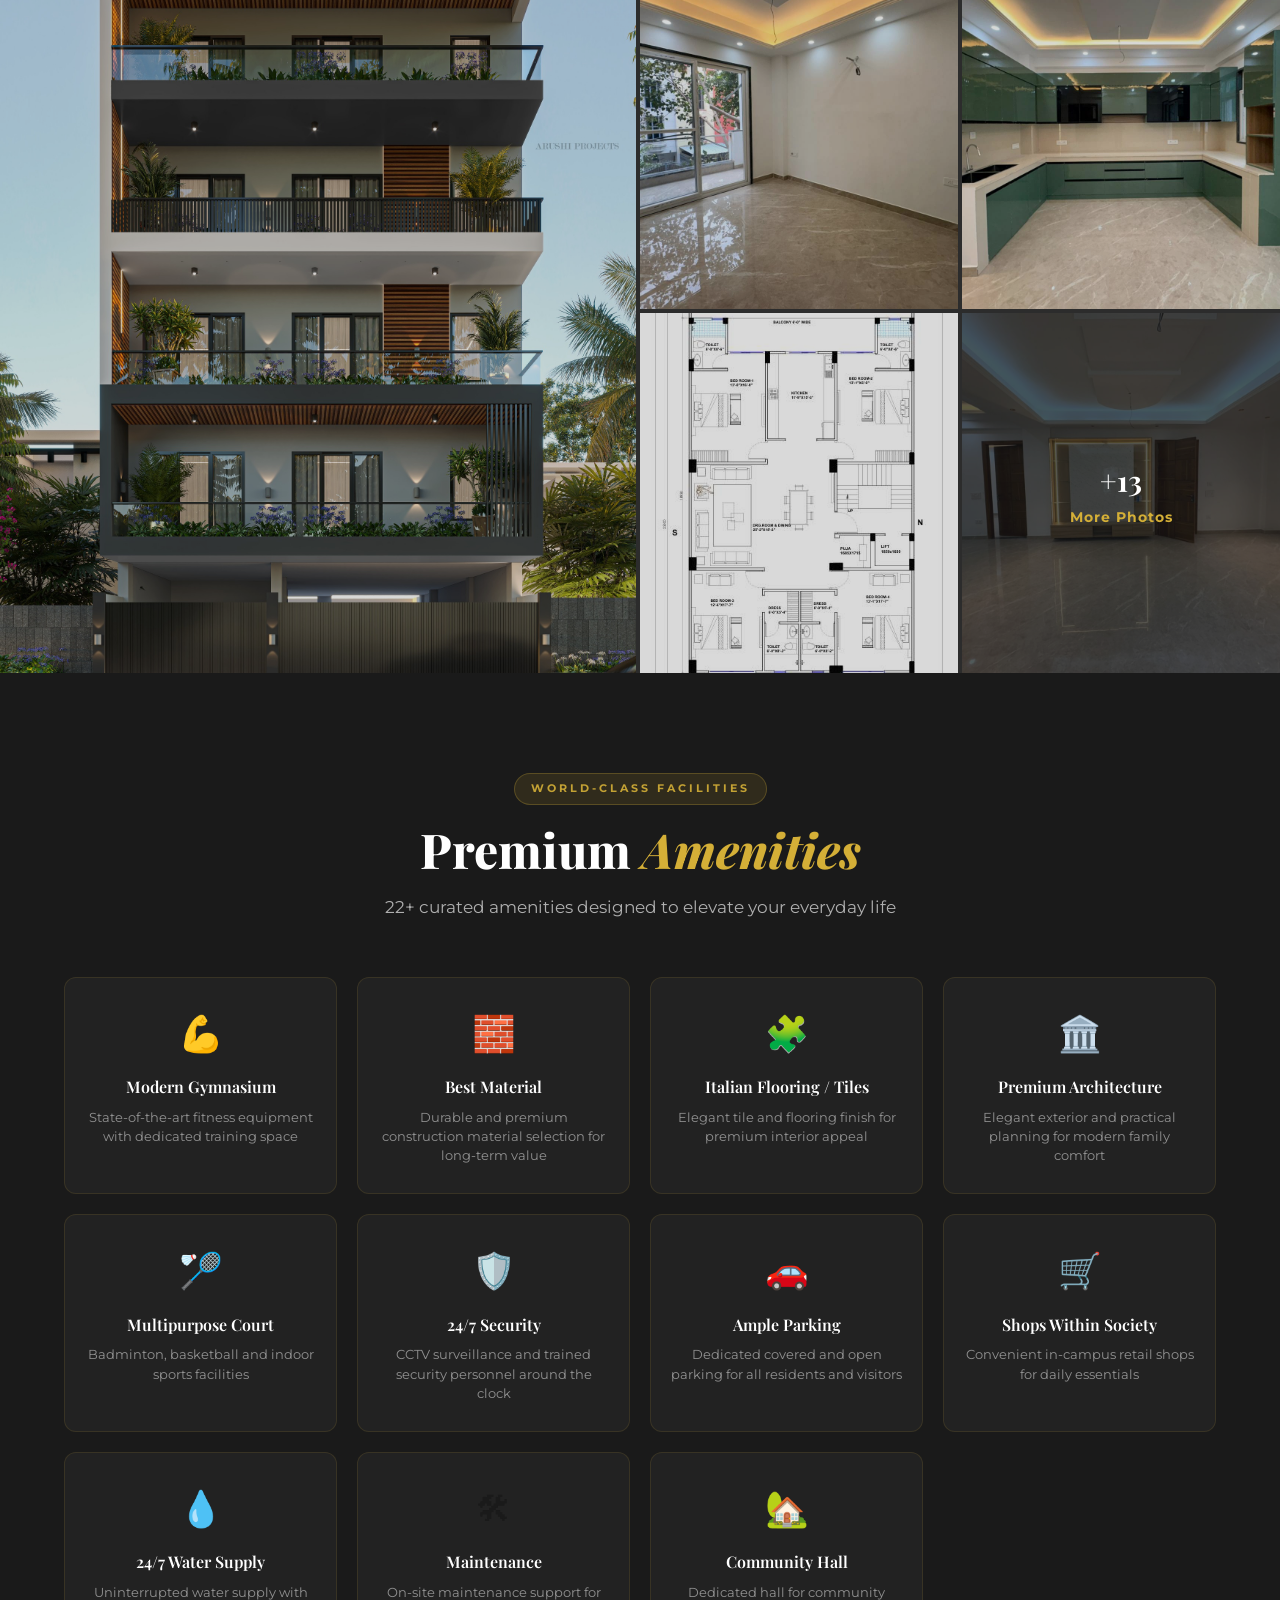
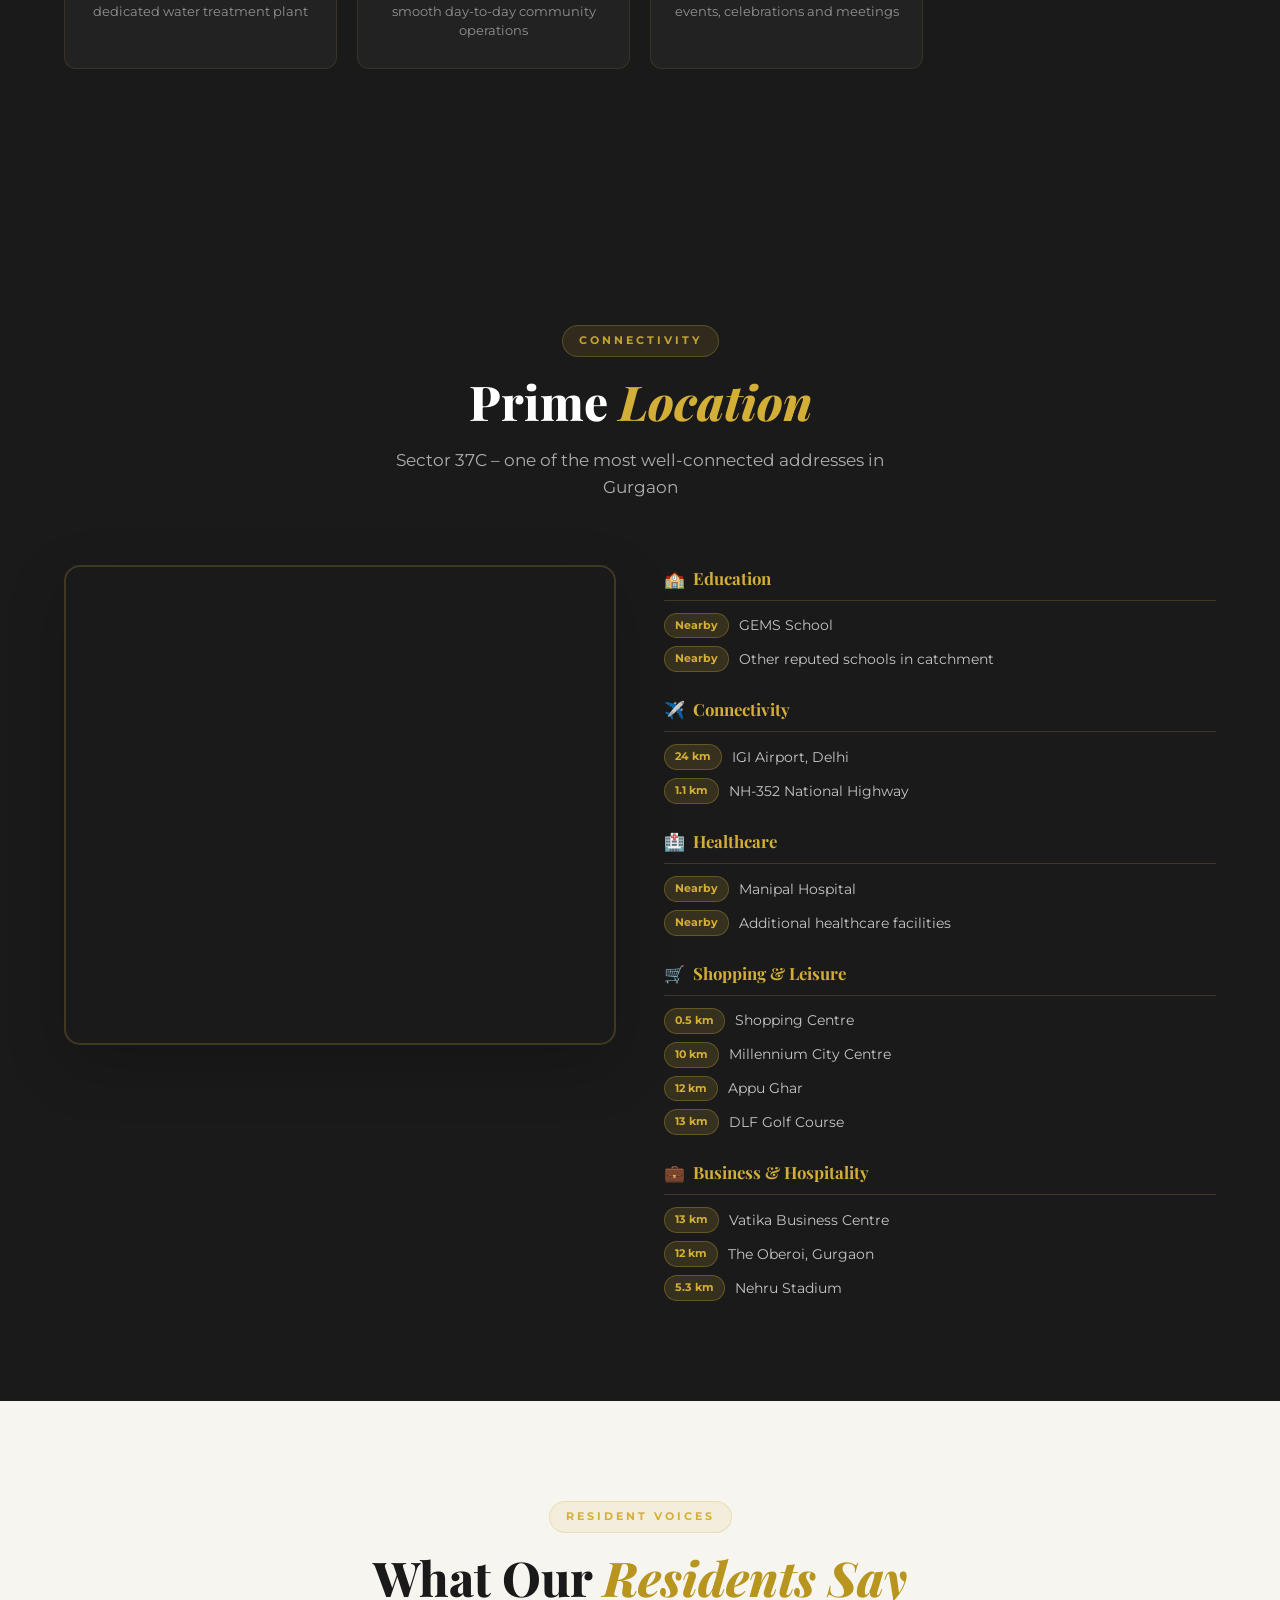
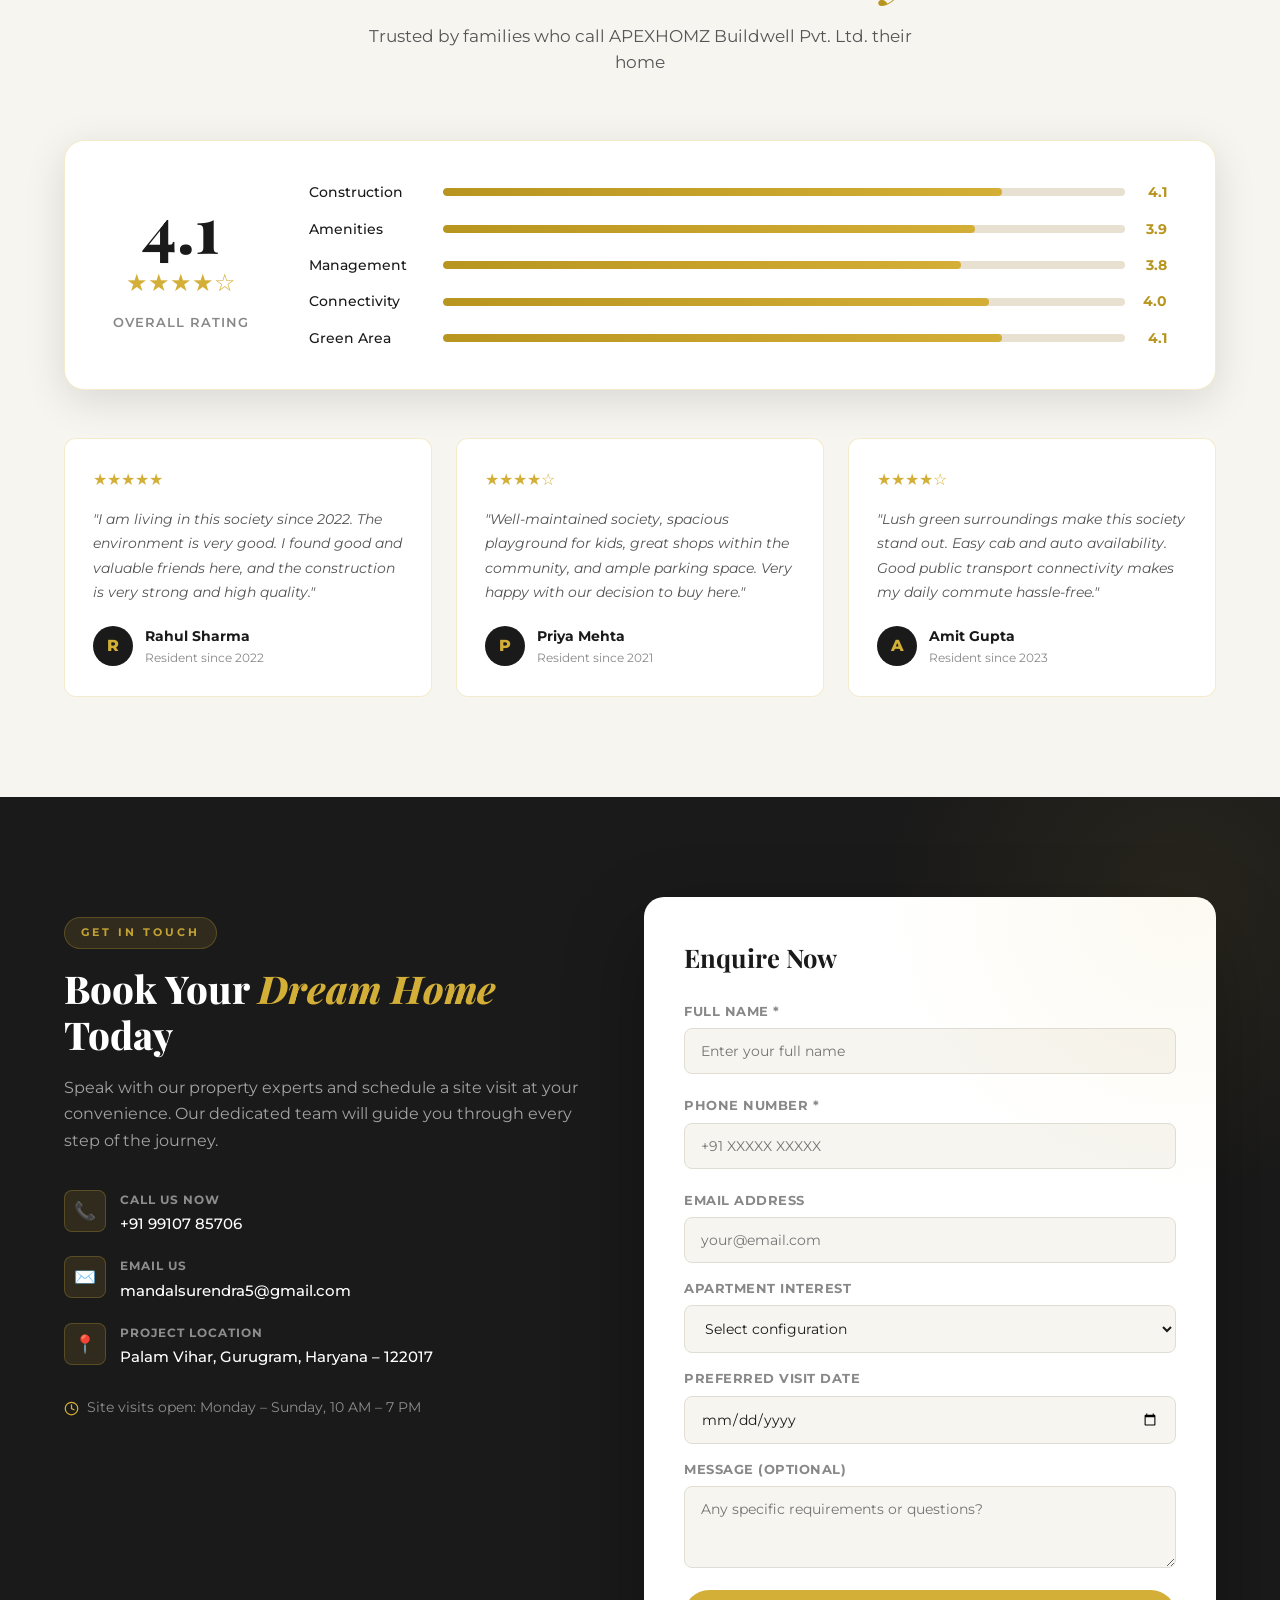
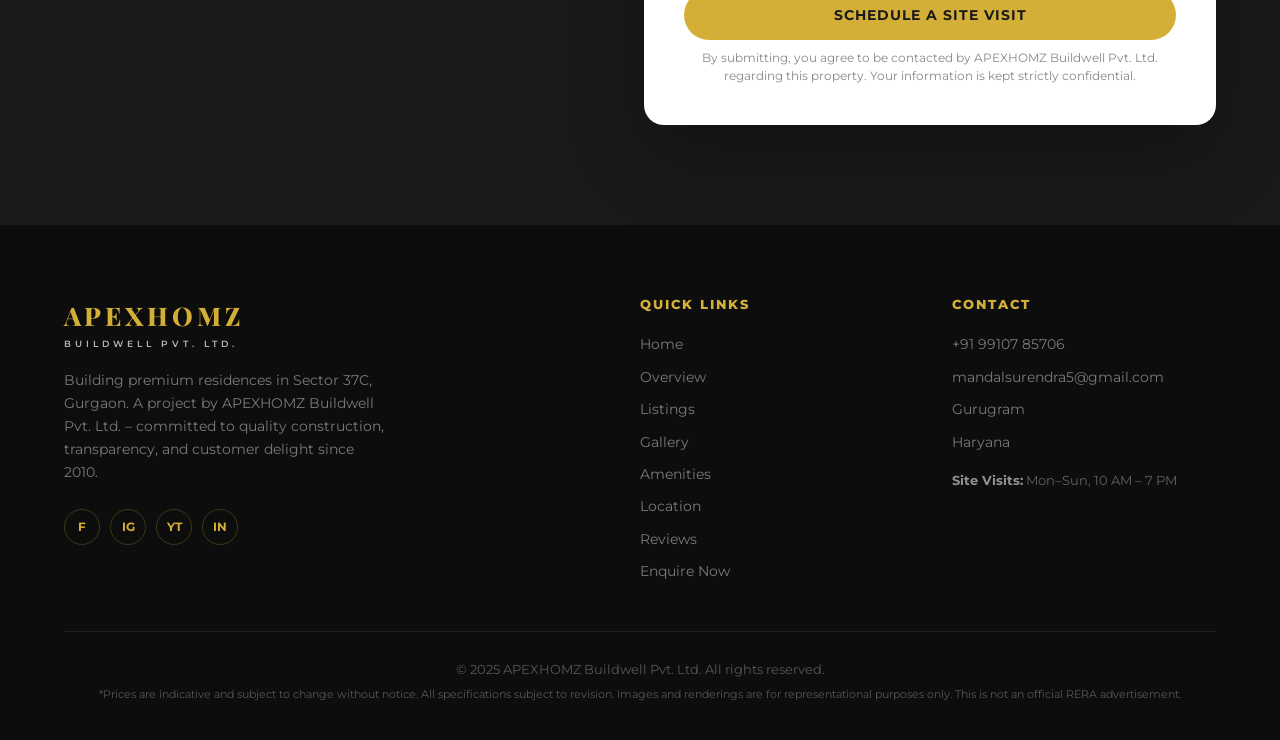
==== commit d7ae2ed2: "Fix production asset paths and image fallbacks" ====
--- a/index.html
+++ b/index.html
@@ -14,7 +14,7 @@
   <link
     href="https://fonts.googleapis.com/css2?family=Playfair+Display:ital,wght@0,400;0,500;0,600;0,700;0,800;1,400;1,600&family=Montserrat:wght@300;400;500;600;700&display=swap"
     rel="stylesheet">
-  <link rel="stylesheet" href="styles.css">
+  <link rel="stylesheet" href="/styles.css">
 </head>
 
 <body>
@@ -129,7 +129,7 @@
       <div class="overview-grid">
         <!-- Real image from 99acres property listing -->
         <div class="overview-image-card">
-          <img src="assets/images/listing-3-house.jpg" alt="Project exterior view" class="overview-img">
+          <img src="/assets/images_2/3.jpeg" alt="Project exterior view" class="overview-img" data-fallback-src="/assets/images/listing-2-house.jpg">
         </div>
 
         <div class="overview-details">
@@ -192,10 +192,10 @@
         <article class="listing-card">
           <div class="listing-image-wrap listing-slider" data-listing-slider>
             <div class="listing-slide is-active">
-              <img src="assets/images/listing-1-house.jpg" alt="Listing 1 - house image">
+              <img src="/assets/images/listing-1-house.jpg" alt="Listing 1 - house image">
             </div>
             <div class="listing-slide">
-              <img src="assets/images/listing-1-floor.jpg" alt="Listing 1 - floor design image">
+              <img src="/assets/images/listing-1-floor.jpg" alt="Listing 1 - floor design image">
             </div>
             <button class="listing-arrow prev" type="button" data-slide-dir="prev" aria-label="Previous image">&#10094;</button>
             <button class="listing-arrow next" type="button" data-slide-dir="next" aria-label="Next image">&#10095;</button>
@@ -216,10 +216,10 @@
         <article class="listing-card">
           <div class="listing-image-wrap listing-slider" data-listing-slider>
             <div class="listing-slide is-active">
-              <img src="assets/images/listing-2-house.jpg" alt="Listing 2 - house image">
+              <img src="/assets/images/listing-2-house.jpg" alt="Listing 2 - house image">
             </div>
             <div class="listing-slide">
-              <img src="assets/images/listing-2-floor.jpg" alt="Listing 2 - floor design image">
+              <img src="/assets/images/listing-2-floor.jpg" alt="Listing 2 - floor design image">
             </div>
             <button class="listing-arrow prev" type="button" data-slide-dir="prev" aria-label="Previous image">&#10094;</button>
             <button class="listing-arrow next" type="button" data-slide-dir="next" aria-label="Next image">&#10095;</button>
@@ -241,10 +241,10 @@
         <article class="listing-card">
           <div class="listing-image-wrap listing-slider" data-listing-slider>
             <div class="listing-slide is-active">
-              <img src="assets/images/listing-3-house.jpg" alt="Listing 3 - house image">
+              <img src="/assets/images_2/3.jpeg" alt="Listing 3 - house image" data-fallback-src="/assets/images/listing-2-house.jpg">
             </div>
             <div class="listing-slide">
-              <img src="assets/images/listing-3-floor.jpg" alt="Listing 3 - floor design image">
+              <img src="/assets/images/listing-3-floor.jpg" alt="Listing 3 - floor design image">
             </div>
             <button class="listing-arrow prev" type="button" data-slide-dir="prev" aria-label="Previous image">&#10094;</button>
             <button class="listing-arrow next" type="button" data-slide-dir="next" aria-label="Next image">&#10095;</button>
@@ -265,10 +265,10 @@
         <article class="listing-card">
           <div class="listing-image-wrap listing-slider" data-listing-slider>
             <div class="listing-slide is-active">
-              <img src="assets/images_2/listing_4.jpeg" alt="Listing 4 - house image">
+              <img src="/assets/images_2/listing_4.jpeg" alt="Listing 4 - house image">
             </div>
             <div class="listing-slide">
-              <img src="assets/images_2/lisiting_4_floorpdf.jpeg" alt="Listing 4 - floor design image">
+              <img src="/assets/images_2/lisiting_4_floorpdf.jpeg" alt="Listing 4 - floor design image">
             </div>
             <button class="listing-arrow prev" type="button" data-slide-dir="prev" aria-label="Previous image">&#10094;</button>
             <button class="listing-arrow next" type="button" data-slide-dir="next" aria-label="Next image">&#10095;</button>
@@ -293,19 +293,19 @@
   <section id="gallery" class="gallery-strip">
       <div class="gallery-grid">
       <div class="gallery-item tall">
-        <img src="assets/images/listing-2-house.jpg" alt="Project gallery featured 3 BHK exterior">
+        <img src="/assets/images/listing-2-house.jpg" alt="Project gallery featured 3 BHK exterior">
       </div>
       <div class="gallery-item">
-        <img src="assets/images_2/1.jpeg" alt="Project gallery image 2">
+        <img src="/assets/images_2/1.jpeg" alt="Project gallery image 2">
       </div>
       <div class="gallery-item">
-        <img src="assets/images_2/2.jpeg" alt="Project gallery image 3">
+        <img src="/assets/images_2/2.jpeg" alt="Project gallery image 3">
       </div>
       <div class="gallery-item">
-        <img src="assets/images/listing-2-floor.jpg" alt="Project gallery 3 BHK floor plan">
+        <img src="/assets/images/listing-2-floor.jpg" alt="Project gallery 3 BHK floor plan">
       </div>
       <div class="gallery-item" style="position:relative;">
-        <img src="assets/images_2/4.jpeg" alt="Project gallery image 5">
+        <img src="/assets/images_2/4.jpeg" alt="Project gallery image 5">
         <div class="gallery-count-overlay">
           <div style="text-align:center">
             +13<span>More Photos</span>
@@ -315,19 +315,19 @@
     </div>
 
     <div class="gallery-hidden-sources hidden" aria-hidden="true">
-      <img src="assets/images_2/5.jpeg" alt="Project gallery hidden image 6">
-      <img src="assets/images_2/6.jpeg" alt="Project gallery hidden image 7">
-      <img src="assets/images_2/7.jpeg" alt="Project gallery hidden image 8">
-      <img src="assets/images_2/8.jpeg" alt="Project gallery hidden image 9">
-      <img src="assets/images_2/9.jpeg" alt="Project gallery hidden image 10">
-      <img src="assets/images_2/10.jpeg" alt="Project gallery hidden image 11">
-      <img src="assets/images_2/11.jpeg" alt="Project gallery hidden image 12">
-      <img src="assets/images_2/12.jpeg" alt="Project gallery hidden image 13">
-      <img src="assets/images_2/13.jpeg" alt="Project gallery hidden image 14">
-      <img src="assets/images_2/14.jpeg" alt="Project gallery hidden image 15">
-      <img src="assets/images_2/15.jpeg" alt="Project gallery hidden image 16">
-      <img src="assets/images_2/16.jpeg" alt="Project gallery hidden image 17">
-      <img src="assets/images_2/17.jpeg" alt="Project gallery hidden image 18">
+      <img src="/assets/images_2/5.jpeg" alt="Project gallery hidden image 6">
+      <img src="/assets/images_2/6.jpeg" alt="Project gallery hidden image 7">
+      <img src="/assets/images_2/7.jpeg" alt="Project gallery hidden image 8">
+      <img src="/assets/images_2/8.jpeg" alt="Project gallery hidden image 9">
+      <img src="/assets/images_2/9.jpeg" alt="Project gallery hidden image 10">
+      <img src="/assets/images_2/10.jpeg" alt="Project gallery hidden image 11">
+      <img src="/assets/images_2/11.jpeg" alt="Project gallery hidden image 12">
+      <img src="/assets/images_2/12.jpeg" alt="Project gallery hidden image 13">
+      <img src="/assets/images_2/13.jpeg" alt="Project gallery hidden image 14">
+      <img src="/assets/images_2/14.jpeg" alt="Project gallery hidden image 15">
+      <img src="/assets/images_2/15.jpeg" alt="Project gallery hidden image 16">
+      <img src="/assets/images_2/16.jpeg" alt="Project gallery hidden image 17">
+      <img src="/assets/images_2/17.jpeg" alt="Project gallery hidden image 18">
     </div>
   </section>
 
@@ -734,7 +734,7 @@
     <img id="lightboxImage" src="" alt="Expanded view">
   </div>
 
-  <script src="script.js"></script>
+  <script src="/script.js"></script>
 </body>
 
 </html>
--- a/styles.css
+++ b/styles.css
@@ -280,7 +280,7 @@
   inset: 0;
   background:
     linear-gradient(135deg, rgba(26, 26, 26, 0.92) 0%, rgba(26, 26, 26, 0.6) 50%, rgba(26, 26, 26, 0.8) 100%),
-    url('assets/images/hero_banner_1773500143525.png') center/cover no-repeat;
+    url('/assets/images/hero_banner_1773500143525.png') center/cover no-repeat;
   background-color: var(--charcoal);
 }
 
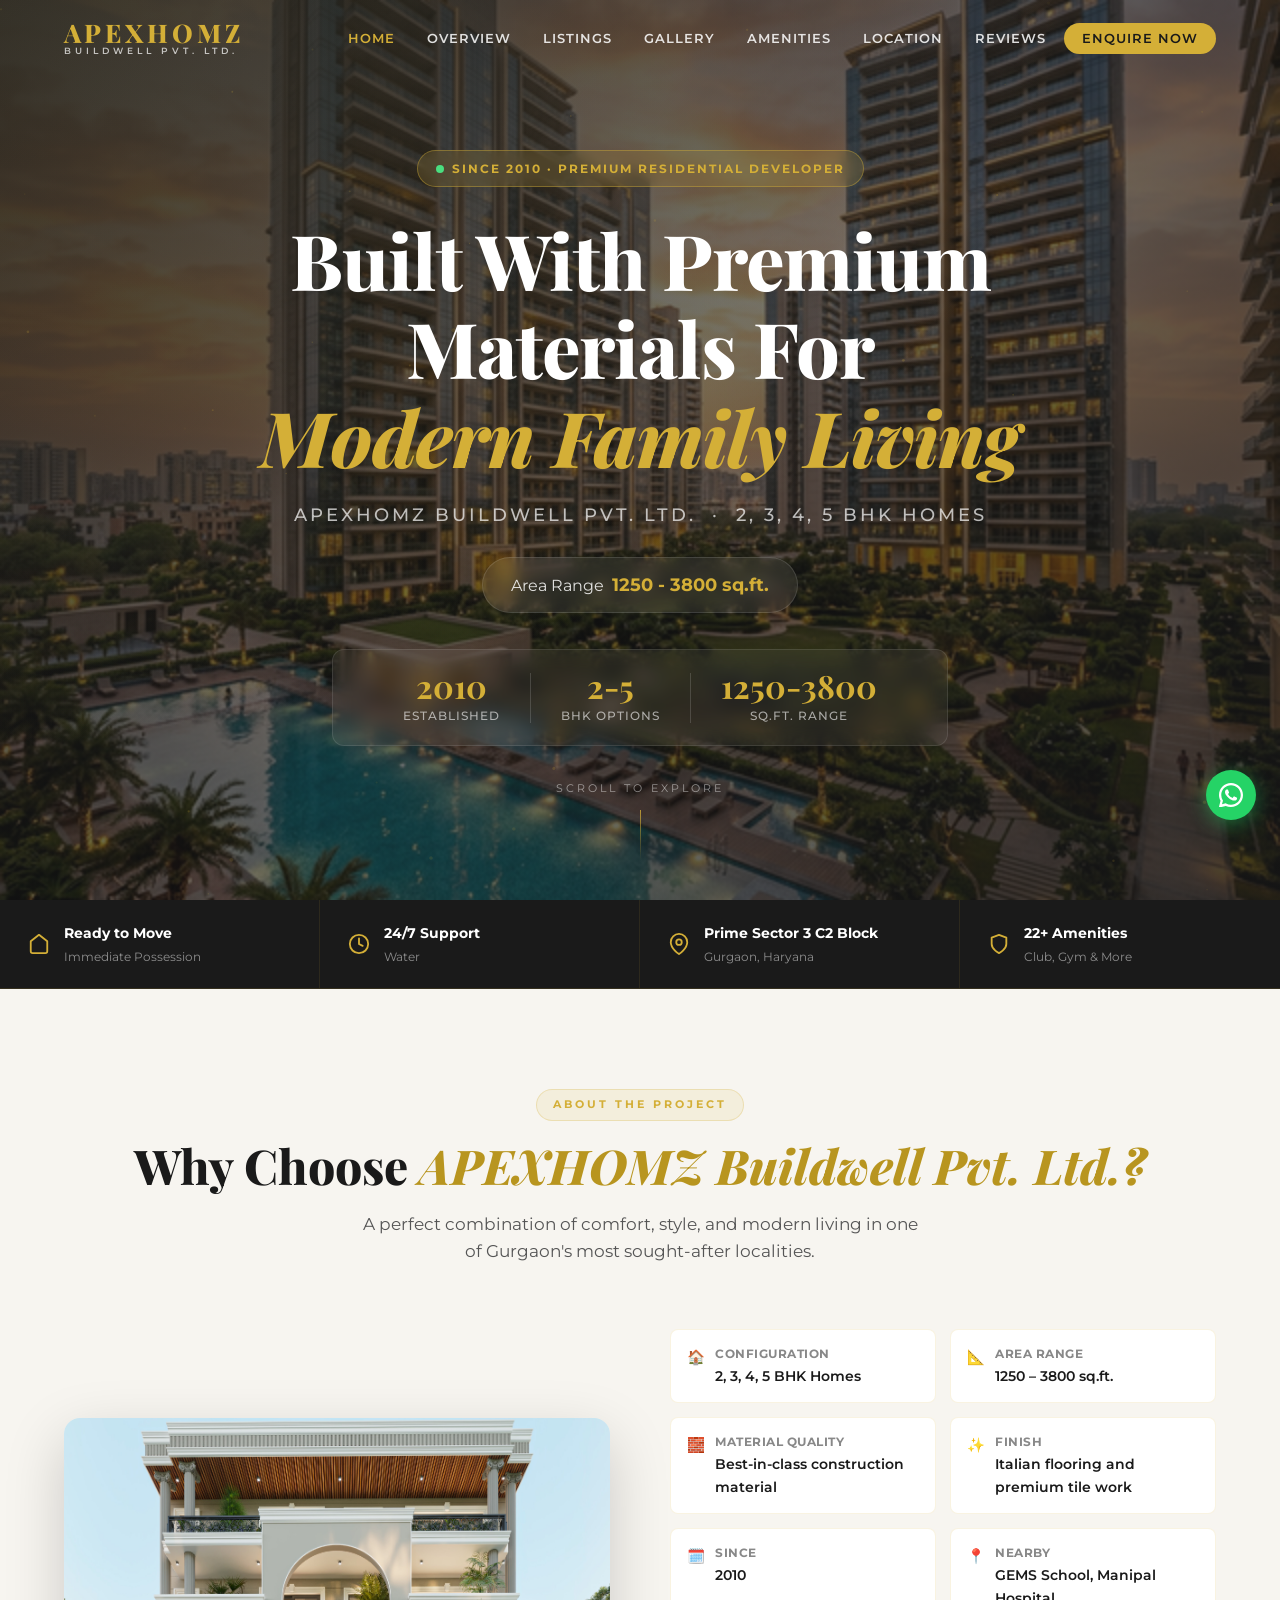
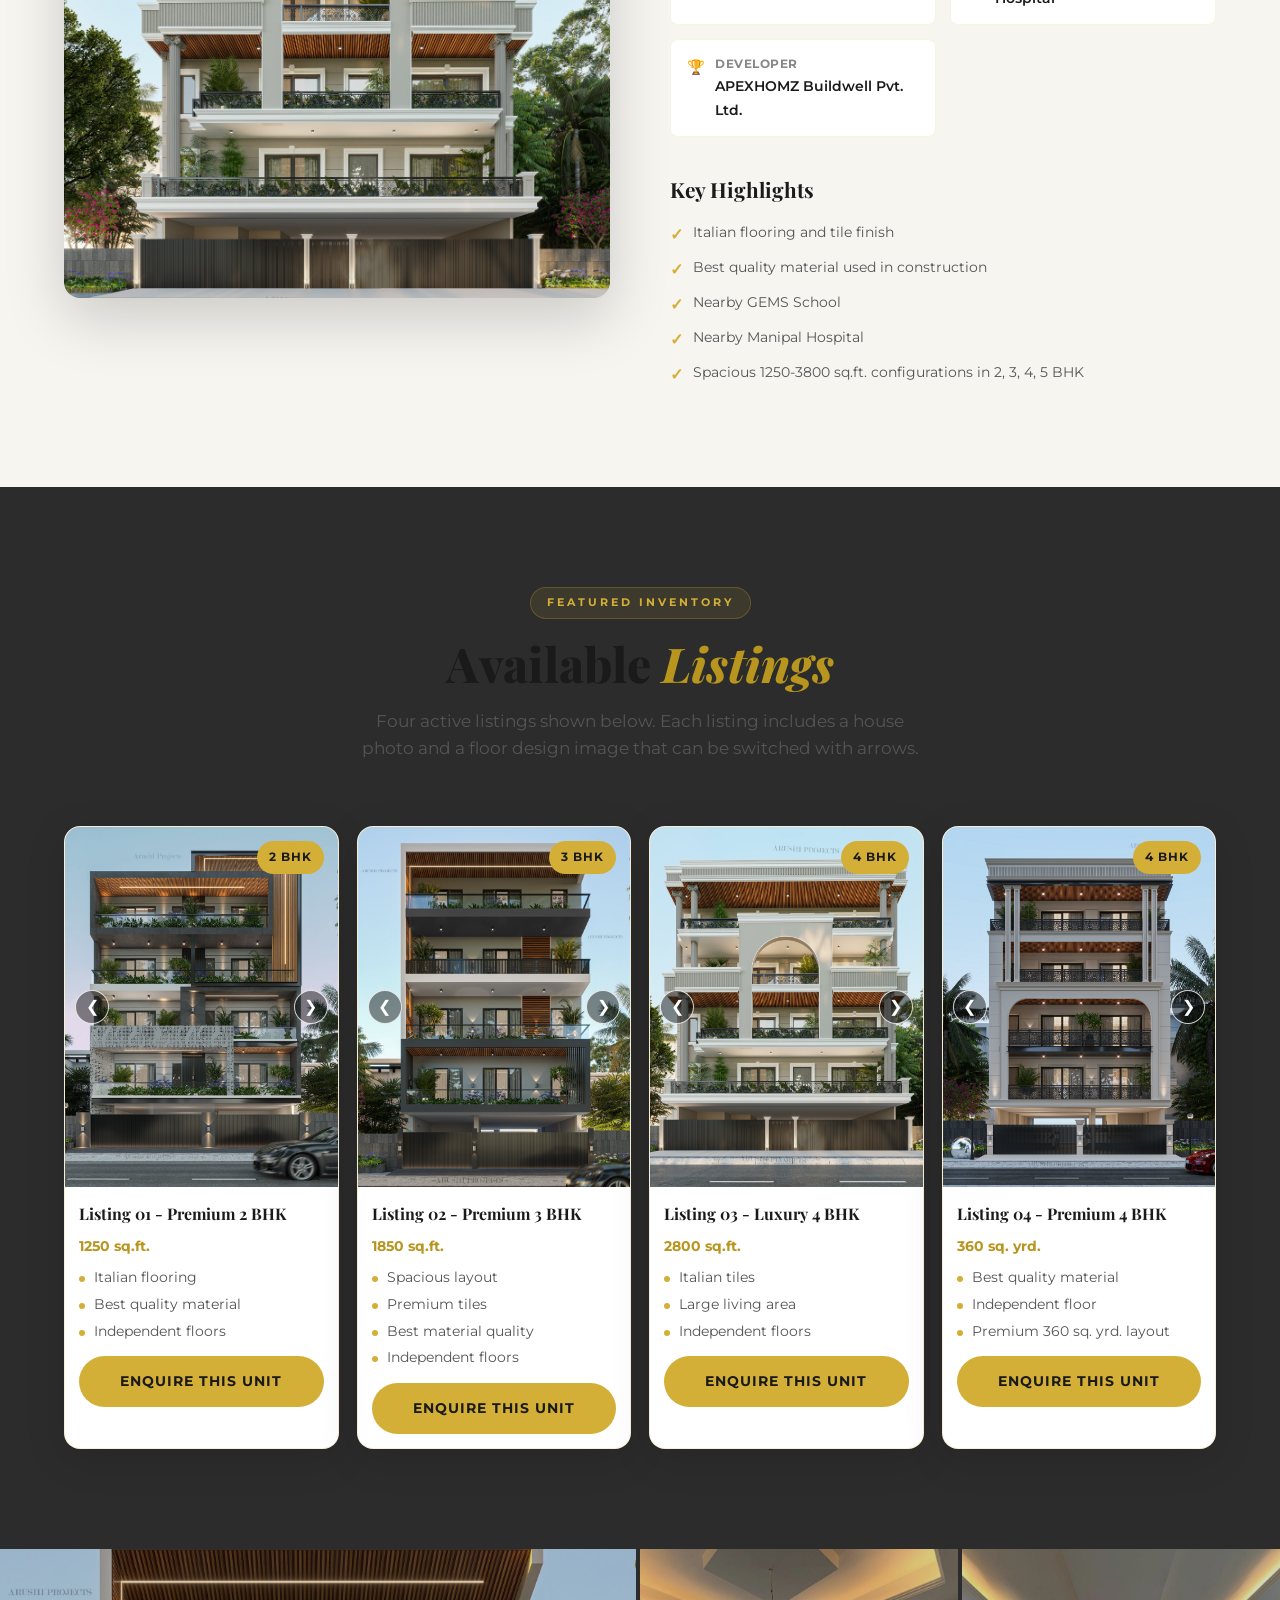
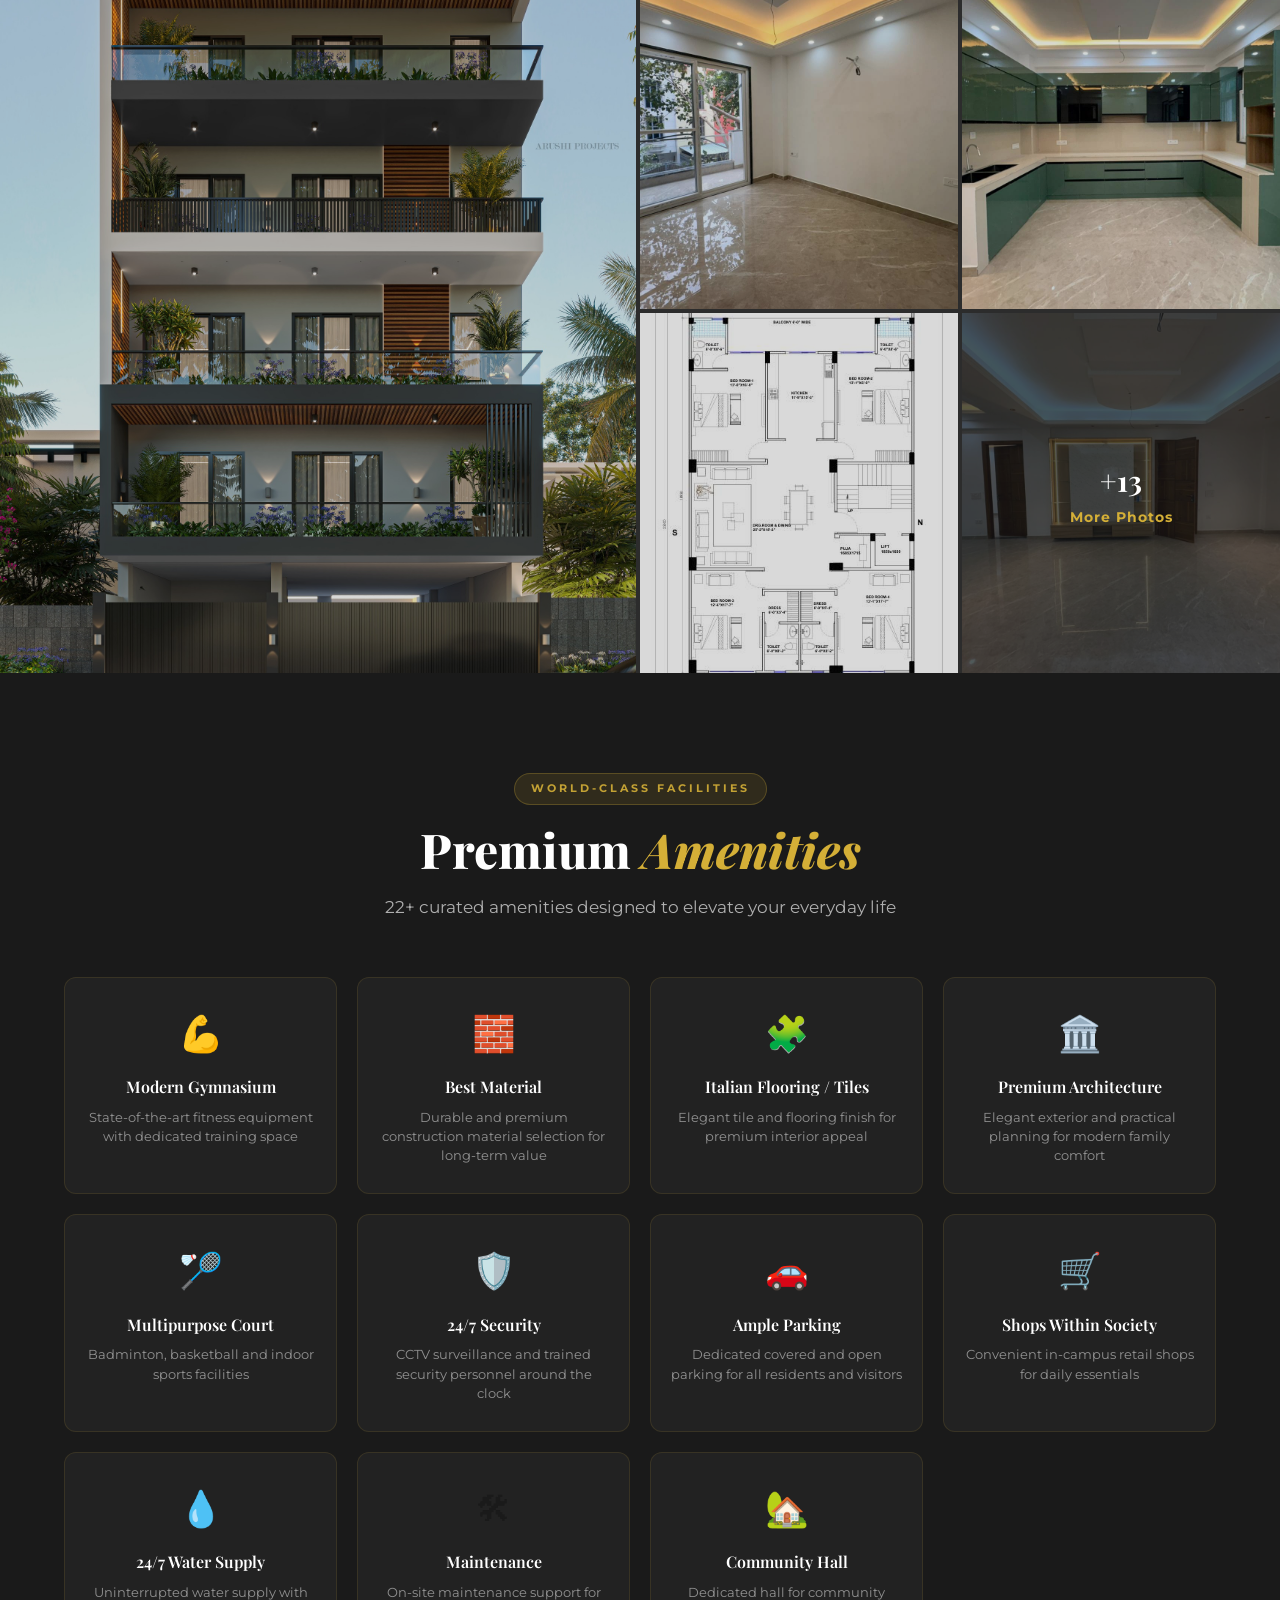
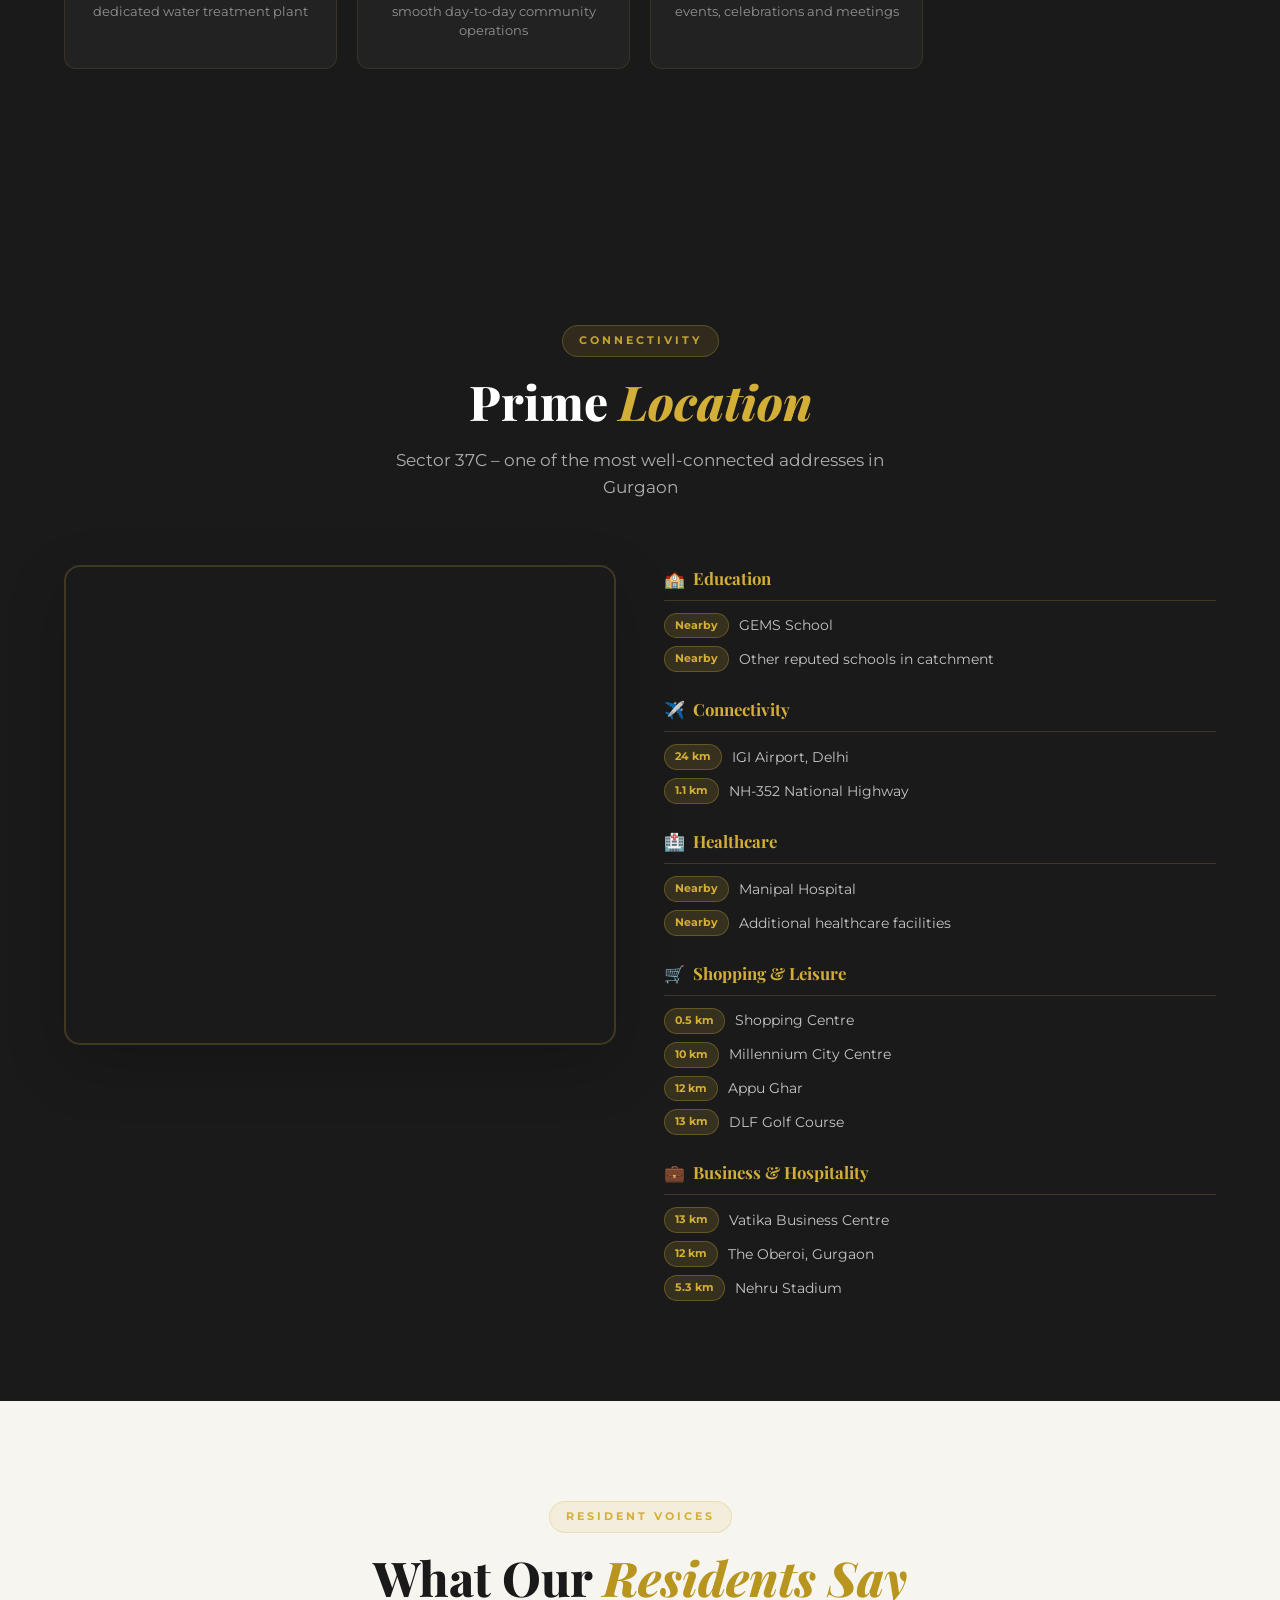
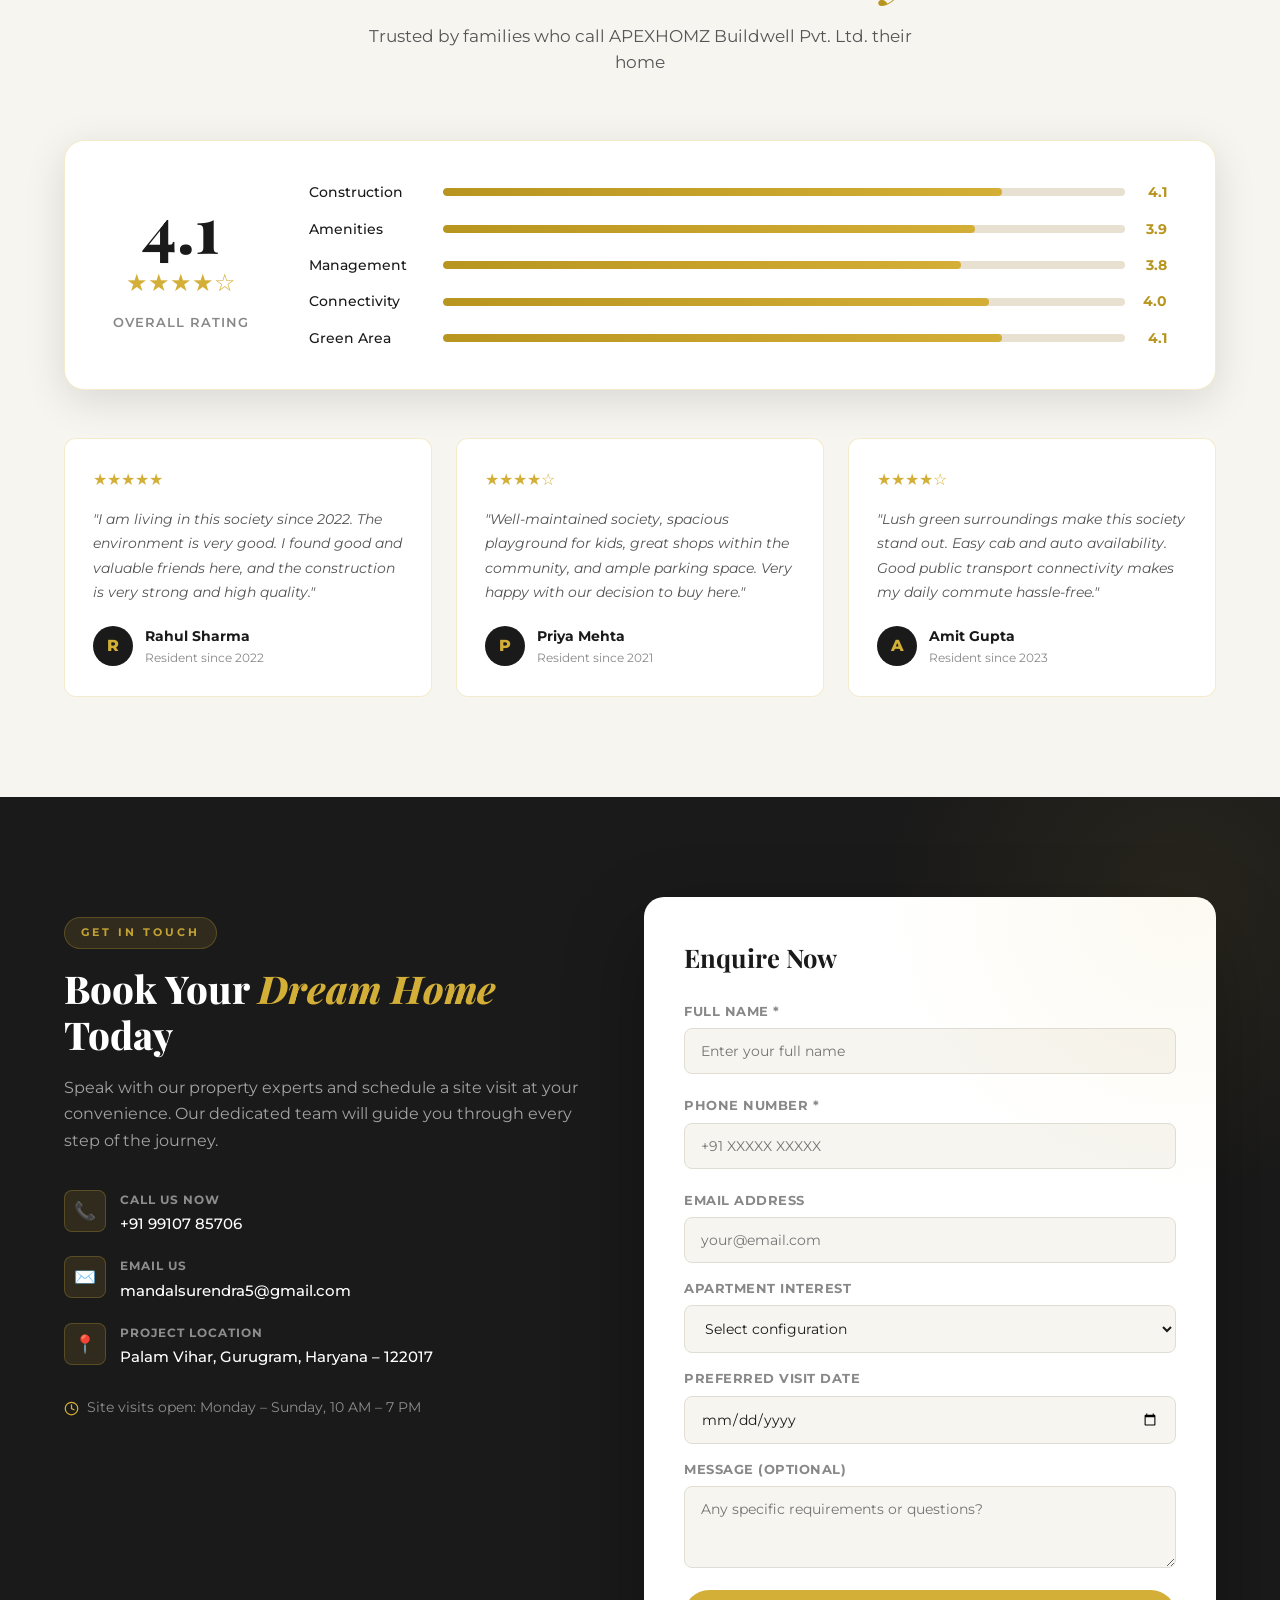
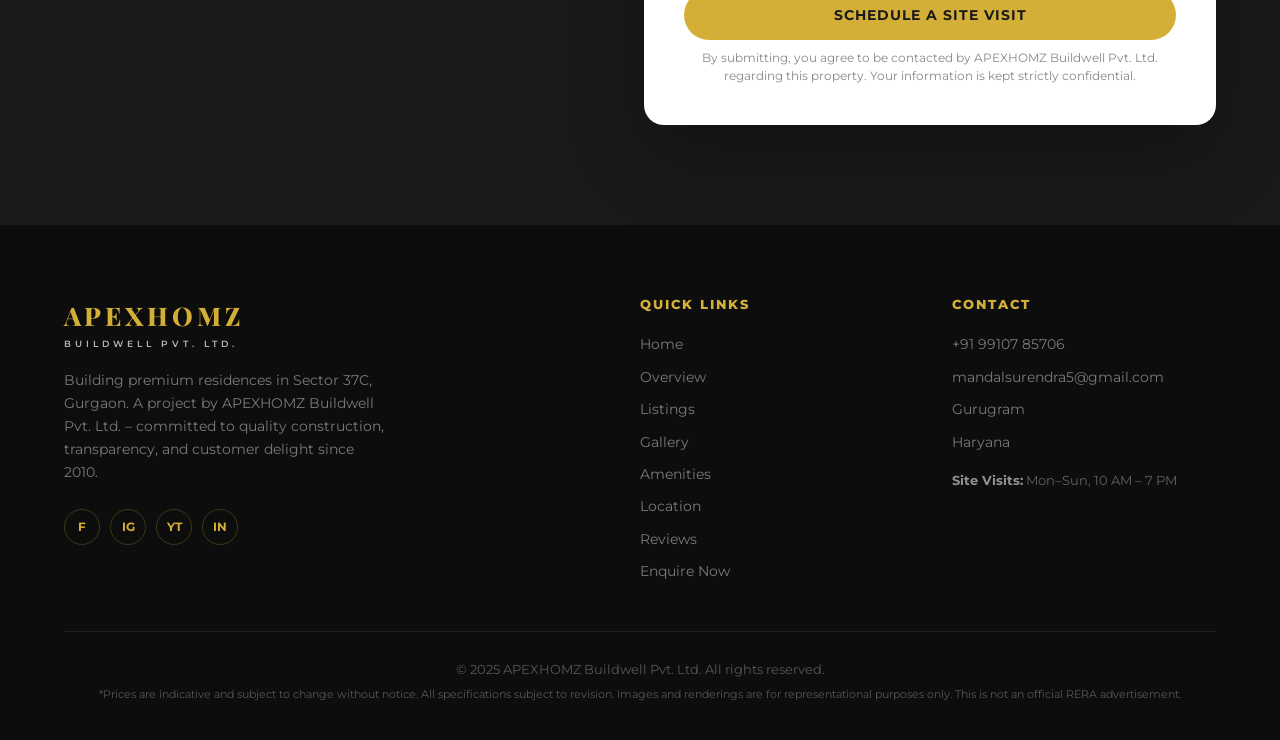
==== commit b8908563: "Restore listing 3 building image" ====
--- a/index.html
+++ b/index.html
@@ -129,7 +129,7 @@
       <div class="overview-grid">
         <!-- Real image from 99acres property listing -->
         <div class="overview-image-card">
-          <img src="/assets/images_2/3.jpeg" alt="Project exterior view" class="overview-img" data-fallback-src="/assets/images/listing-2-house.jpg">
+          <img src="/assets/images/listing-3-house.jpg" alt="Project exterior view" class="overview-img" data-fallback-src="/assets/images_2/listing_4.jpeg">
         </div>
 
         <div class="overview-details">
@@ -241,7 +241,7 @@
         <article class="listing-card">
           <div class="listing-image-wrap listing-slider" data-listing-slider>
             <div class="listing-slide is-active">
-              <img src="/assets/images_2/3.jpeg" alt="Listing 3 - house image" data-fallback-src="/assets/images/listing-2-house.jpg">
+              <img src="/assets/images/listing-3-house.jpg" alt="Listing 3 - house image" data-fallback-src="/assets/images_2/listing_4.jpeg">
             </div>
             <div class="listing-slide">
               <img src="/assets/images/listing-3-floor.jpg" alt="Listing 3 - floor design image">
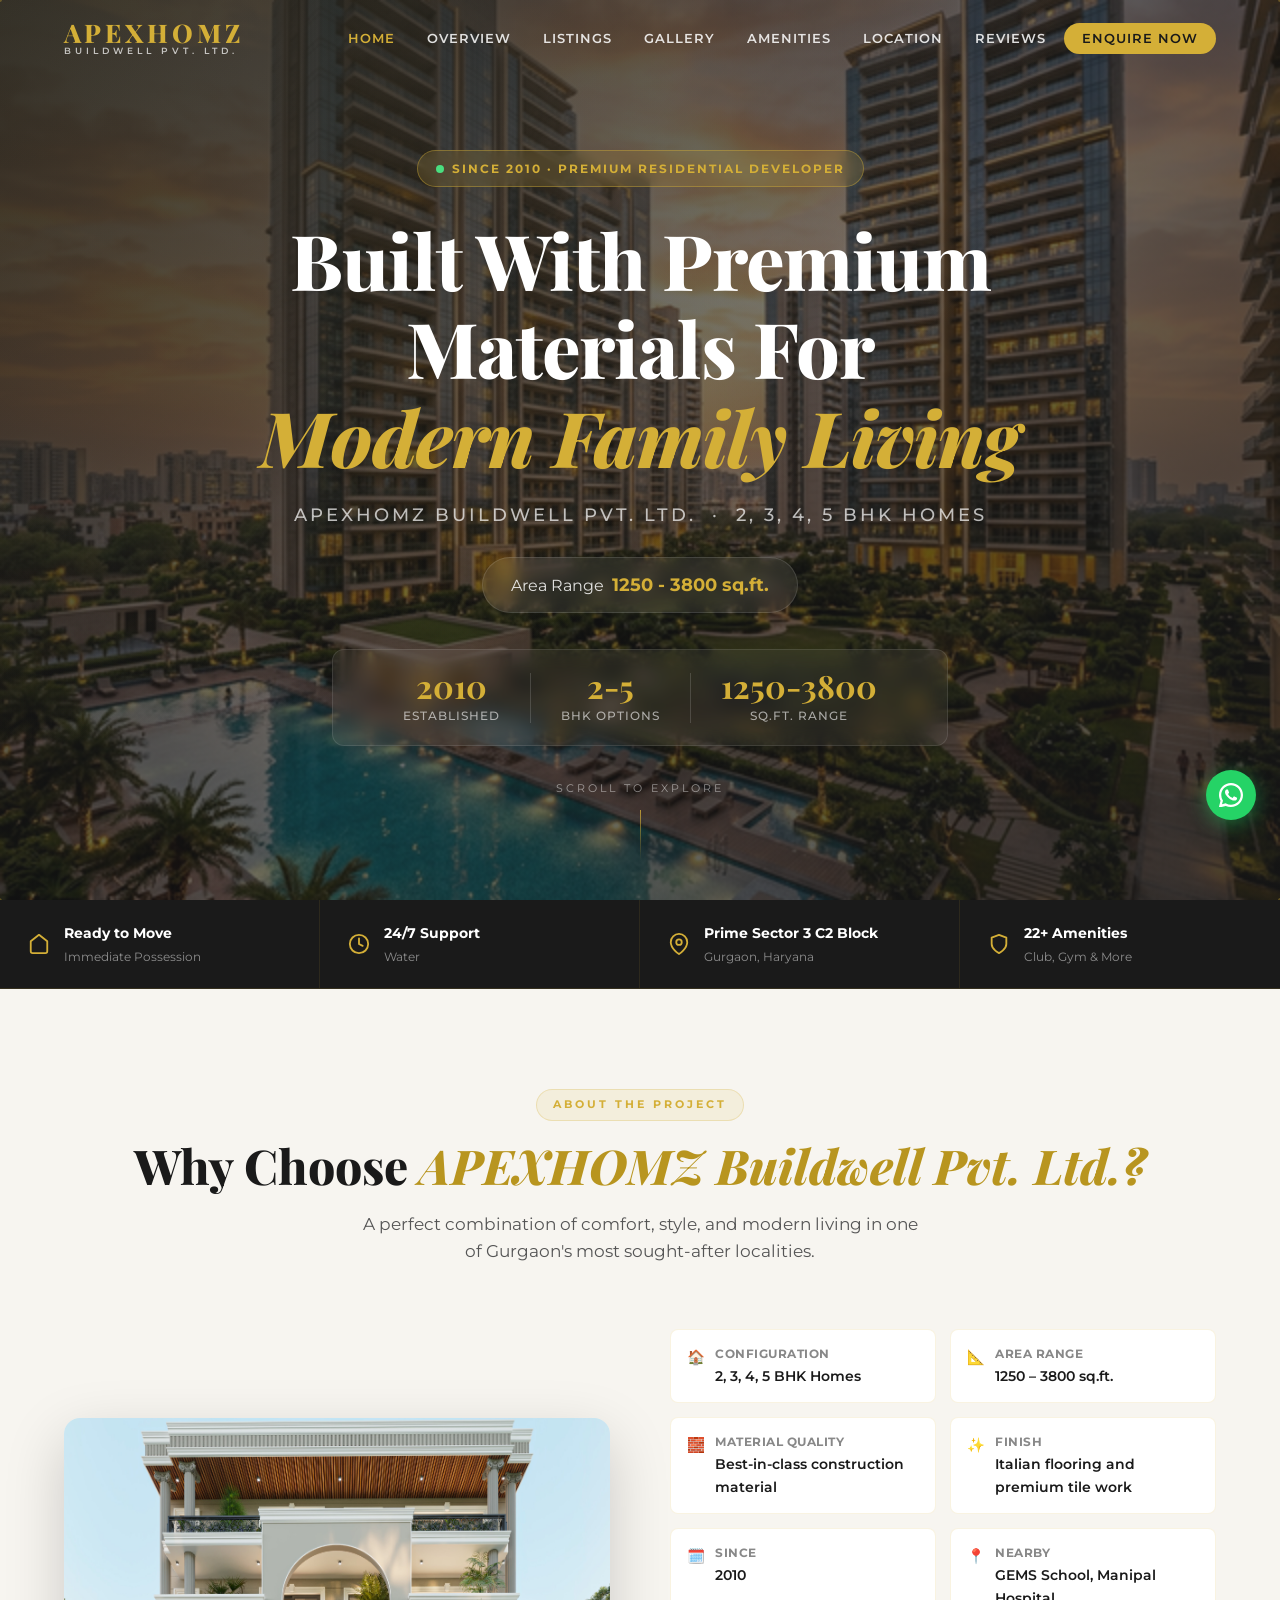
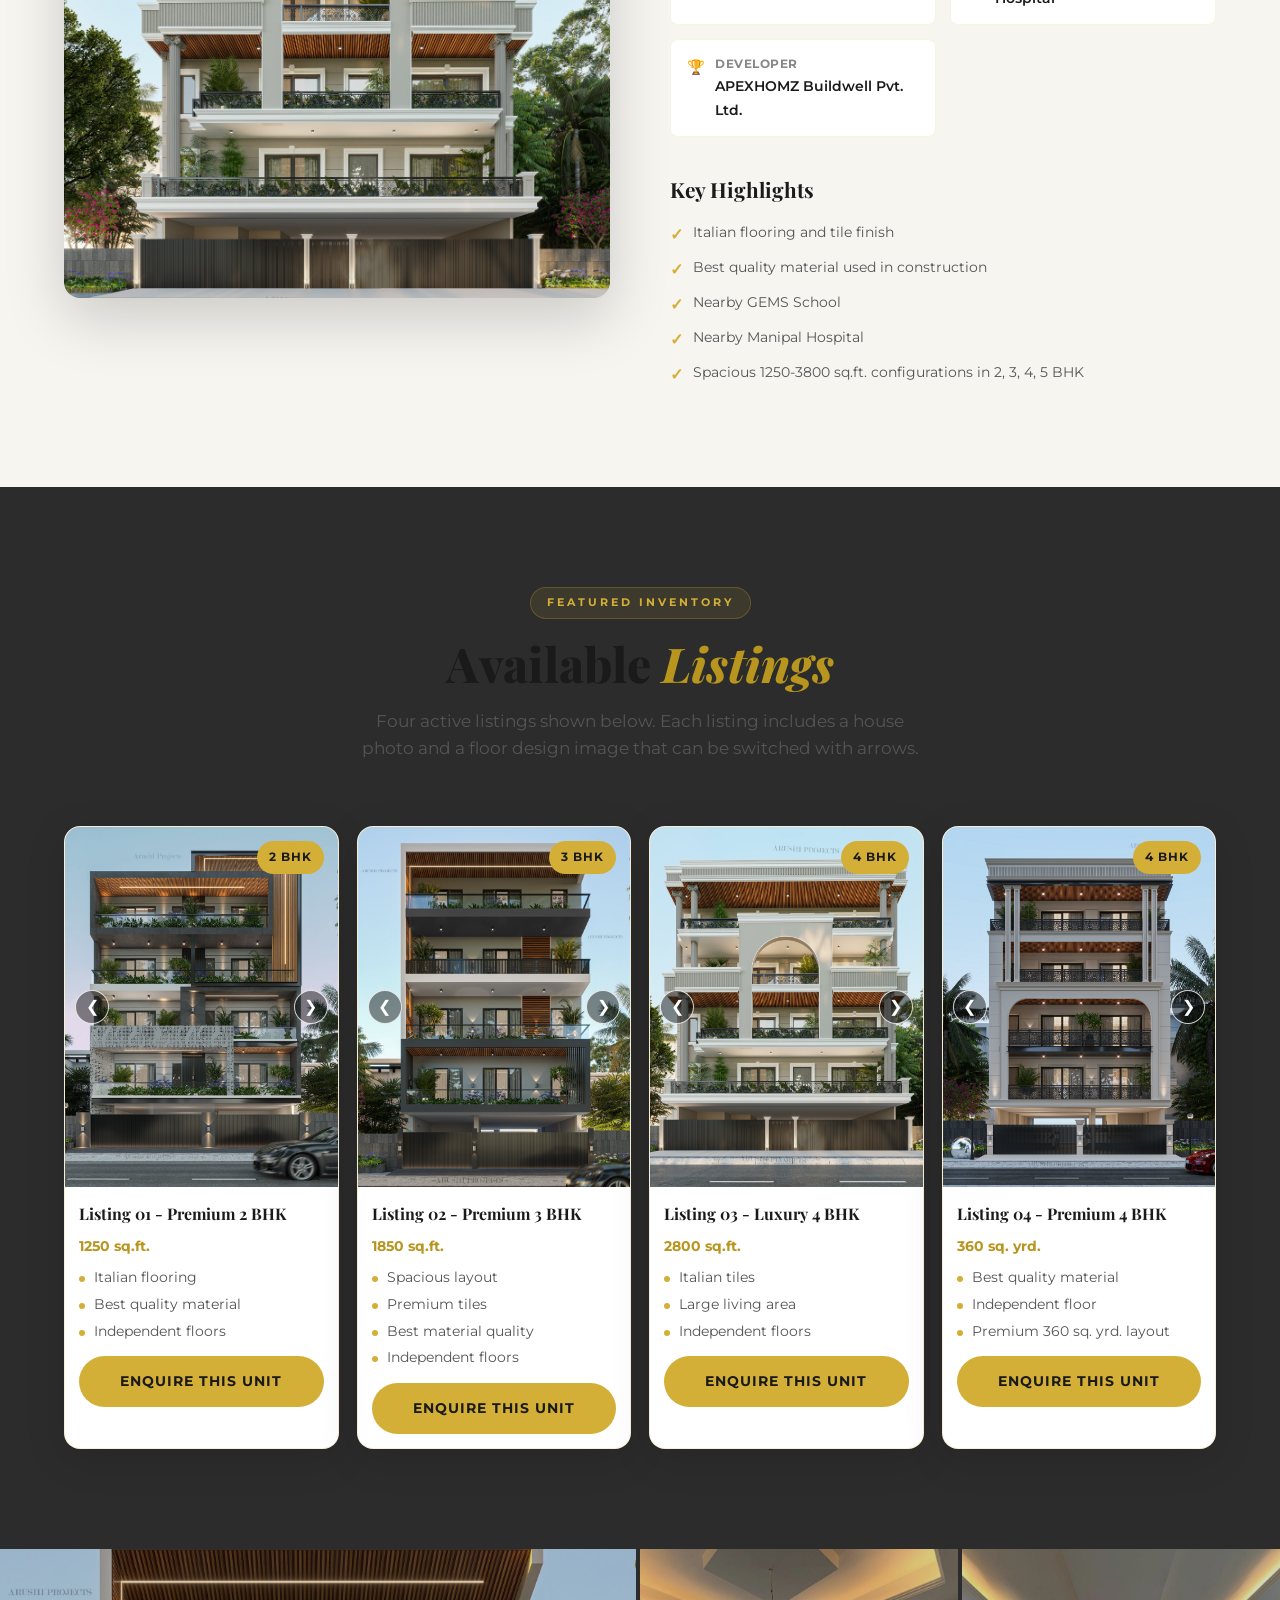
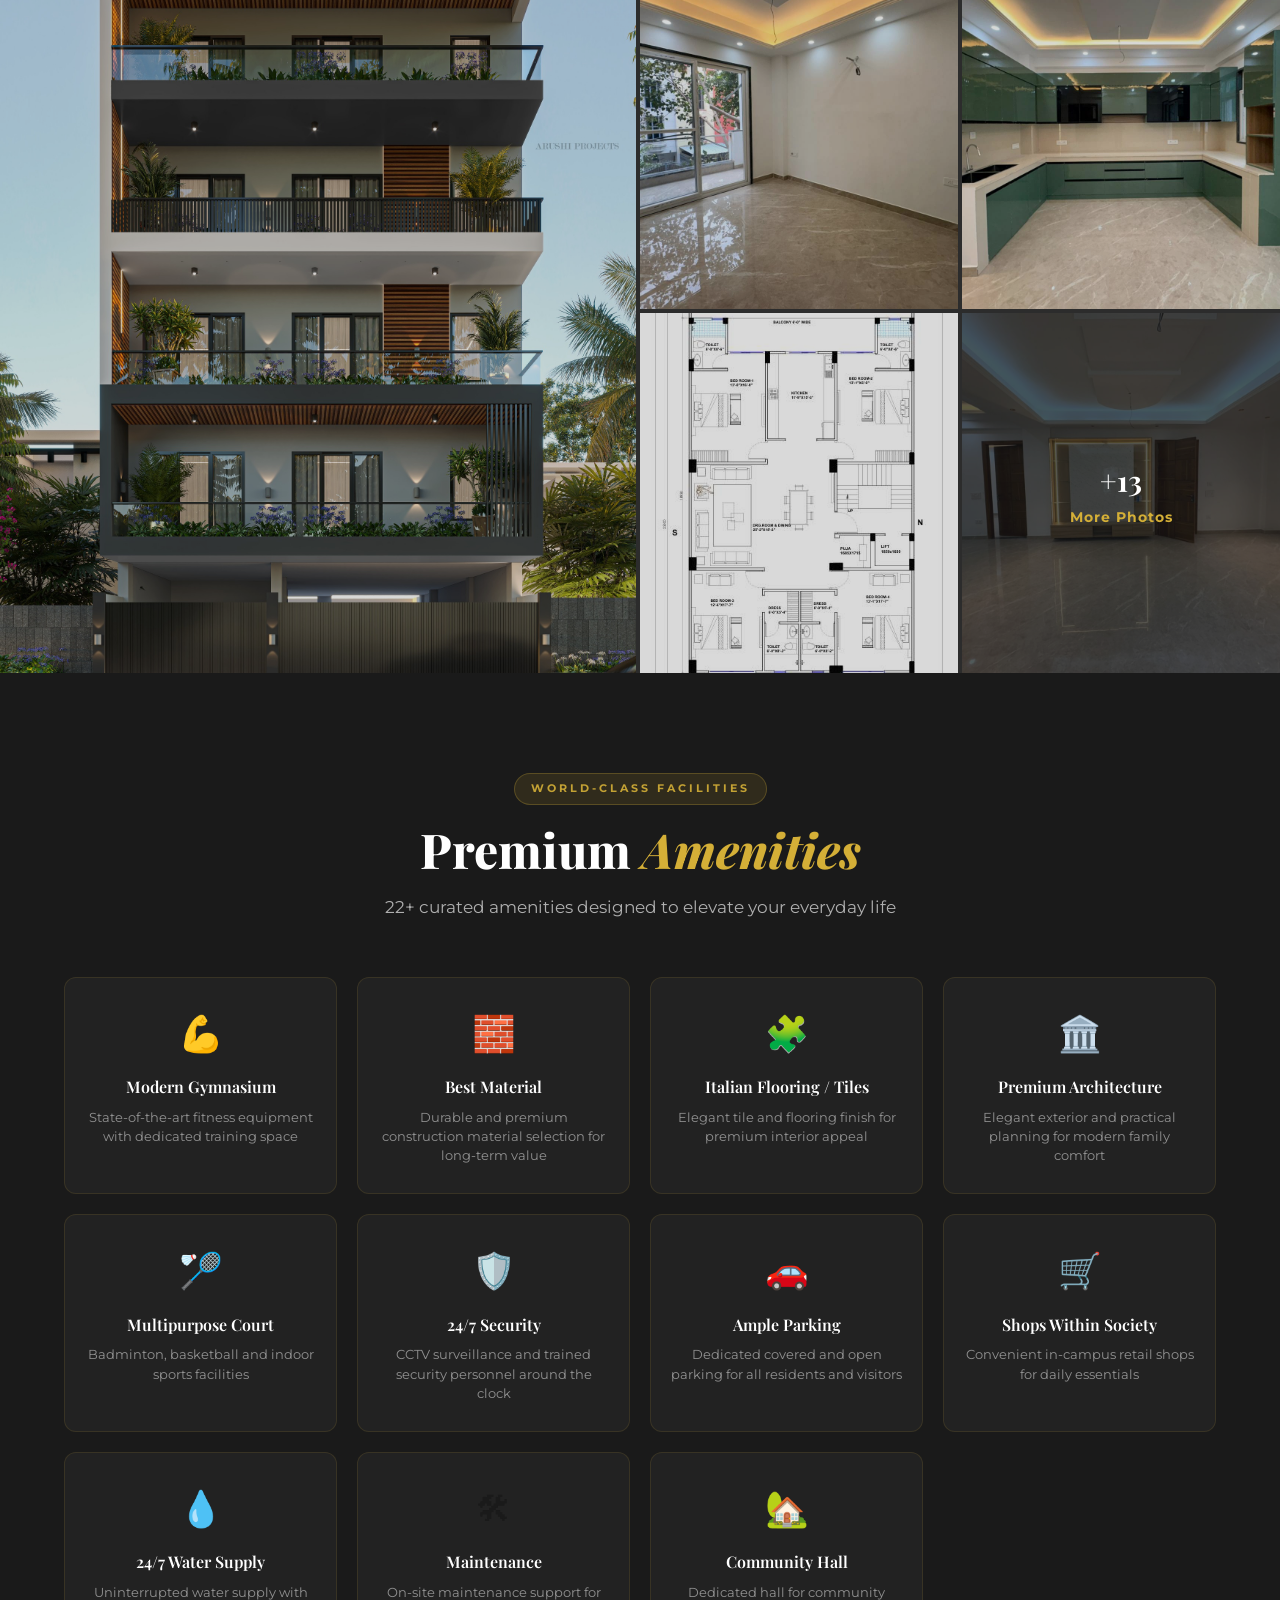
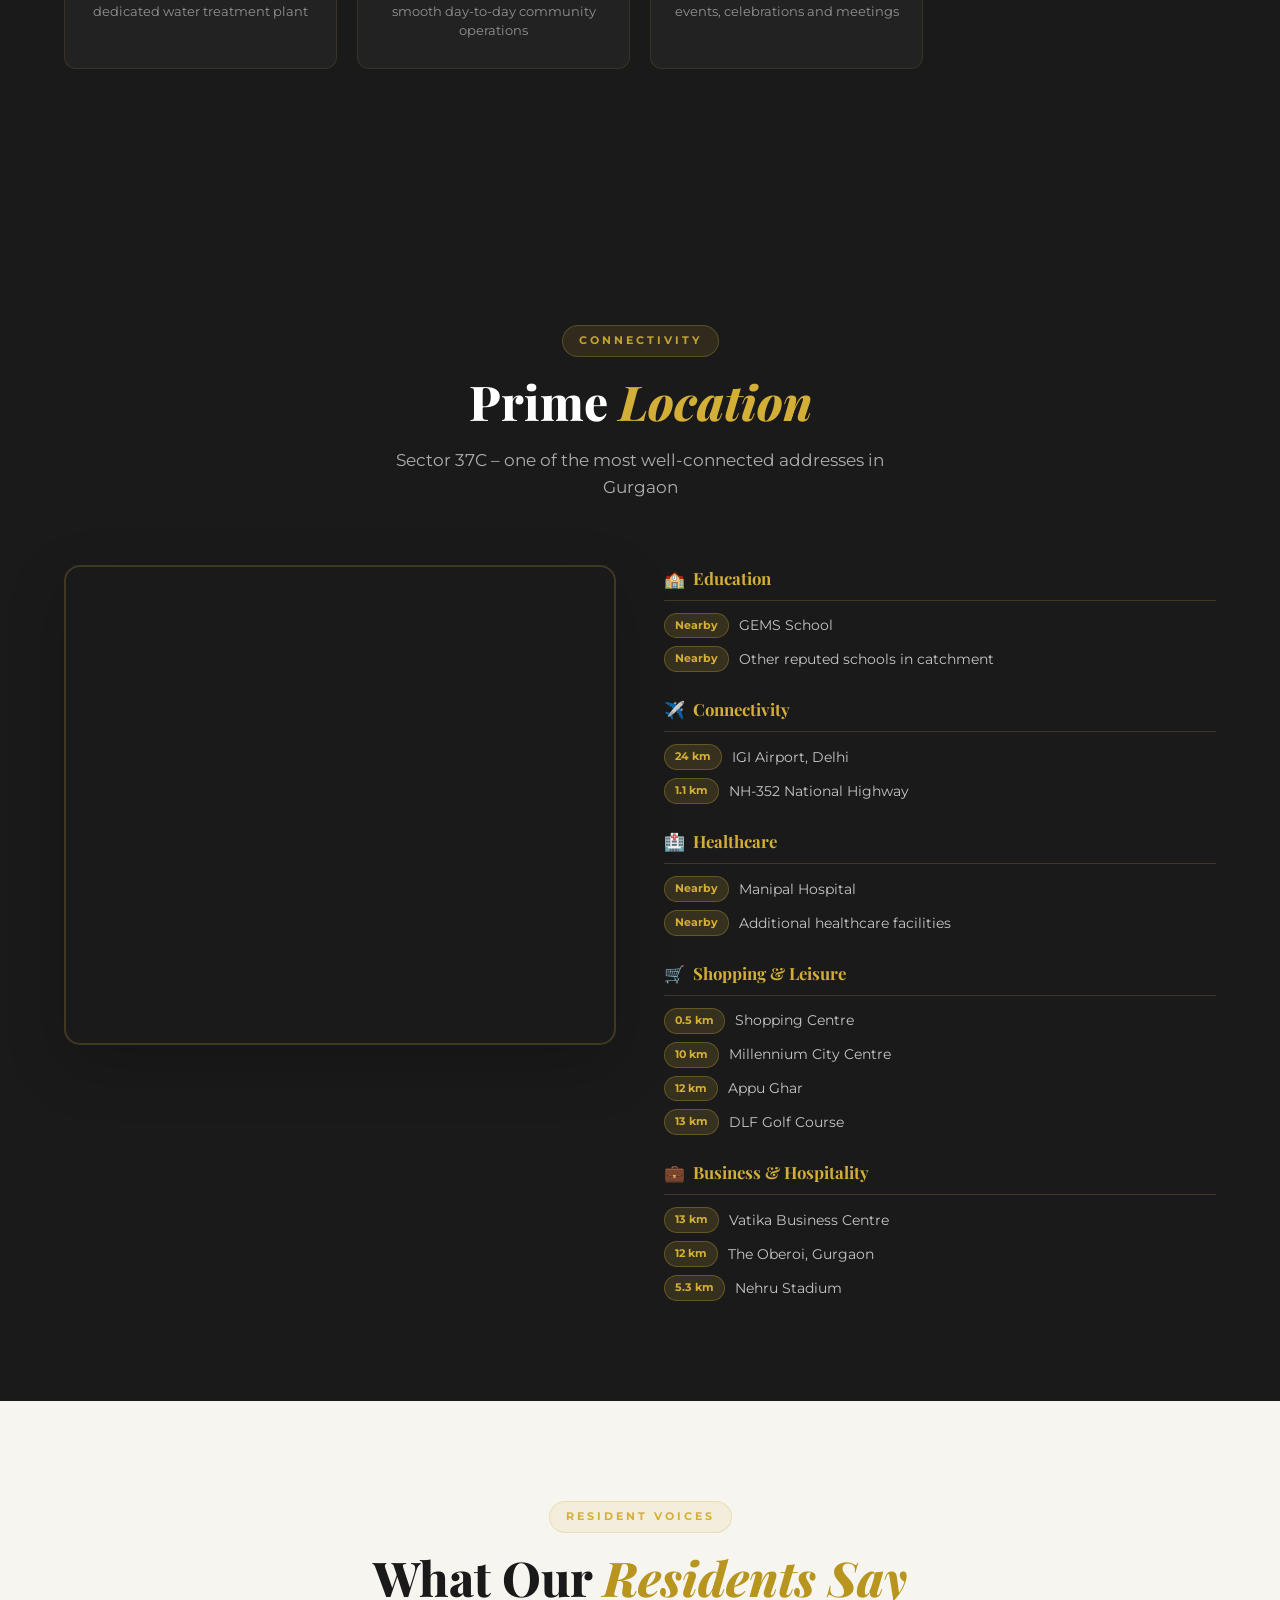
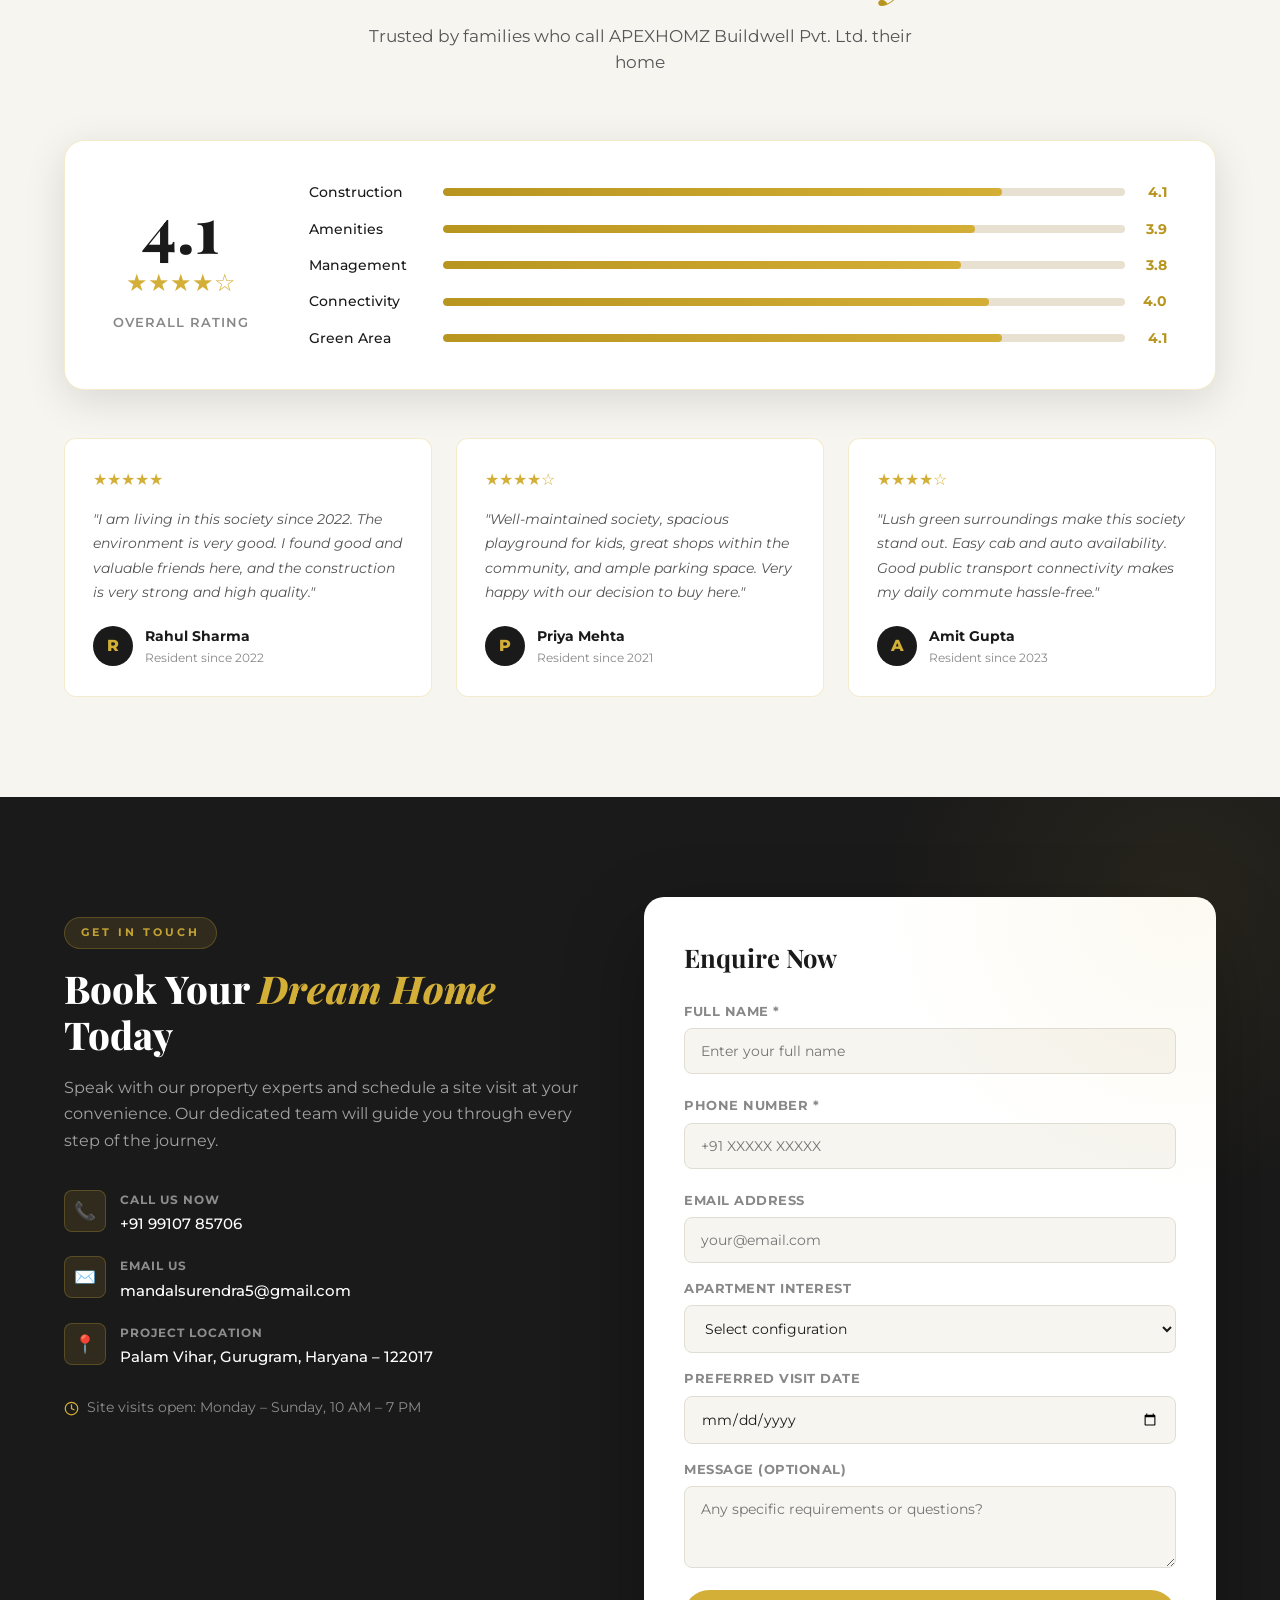
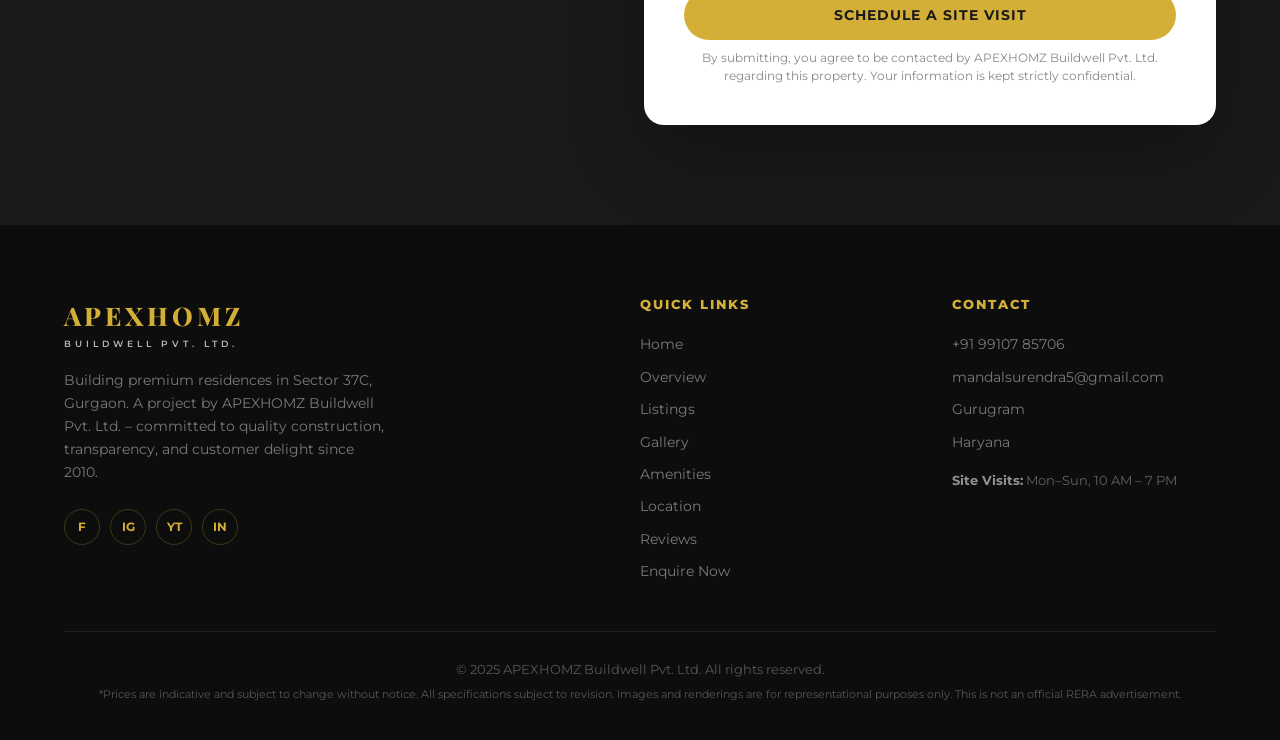
==== commit f5923faa: "Bust cache for listing 3 image refresh" ====
--- a/index.html
+++ b/index.html
@@ -14,7 +14,7 @@
   <link
     href="https://fonts.googleapis.com/css2?family=Playfair+Display:ital,wght@0,400;0,500;0,600;0,700;0,800;1,400;1,600&family=Montserrat:wght@300;400;500;600;700&display=swap"
     rel="stylesheet">
-  <link rel="stylesheet" href="/styles.css">
+  <link rel="stylesheet" href="/styles.css?v=3">
 </head>
 
 <body>
@@ -129,7 +129,7 @@
       <div class="overview-grid">
         <!-- Real image from 99acres property listing -->
         <div class="overview-image-card">
-          <img src="/assets/images/listing-3-house.jpg" alt="Project exterior view" class="overview-img" data-fallback-src="/assets/images_2/listing_4.jpeg">
+          <img src="/assets/images/listing-3-house.jpg?v=3" alt="Project exterior view" class="overview-img" data-fallback-src="/assets/images_2/listing_4.jpeg?v=3">
         </div>
 
         <div class="overview-details">
@@ -241,7 +241,7 @@
         <article class="listing-card">
           <div class="listing-image-wrap listing-slider" data-listing-slider>
             <div class="listing-slide is-active">
-              <img src="/assets/images/listing-3-house.jpg" alt="Listing 3 - house image" data-fallback-src="/assets/images_2/listing_4.jpeg">
+              <img src="/assets/images/listing-3-house.jpg?v=3" alt="Listing 3 - house image" data-fallback-src="/assets/images_2/listing_4.jpeg?v=3">
             </div>
             <div class="listing-slide">
               <img src="/assets/images/listing-3-floor.jpg" alt="Listing 3 - floor design image">
@@ -734,7 +734,7 @@
     <img id="lightboxImage" src="" alt="Expanded view">
   </div>
 
-  <script src="/script.js"></script>
+  <script src="/script.js?v=3"></script>
 </body>
 
 </html>
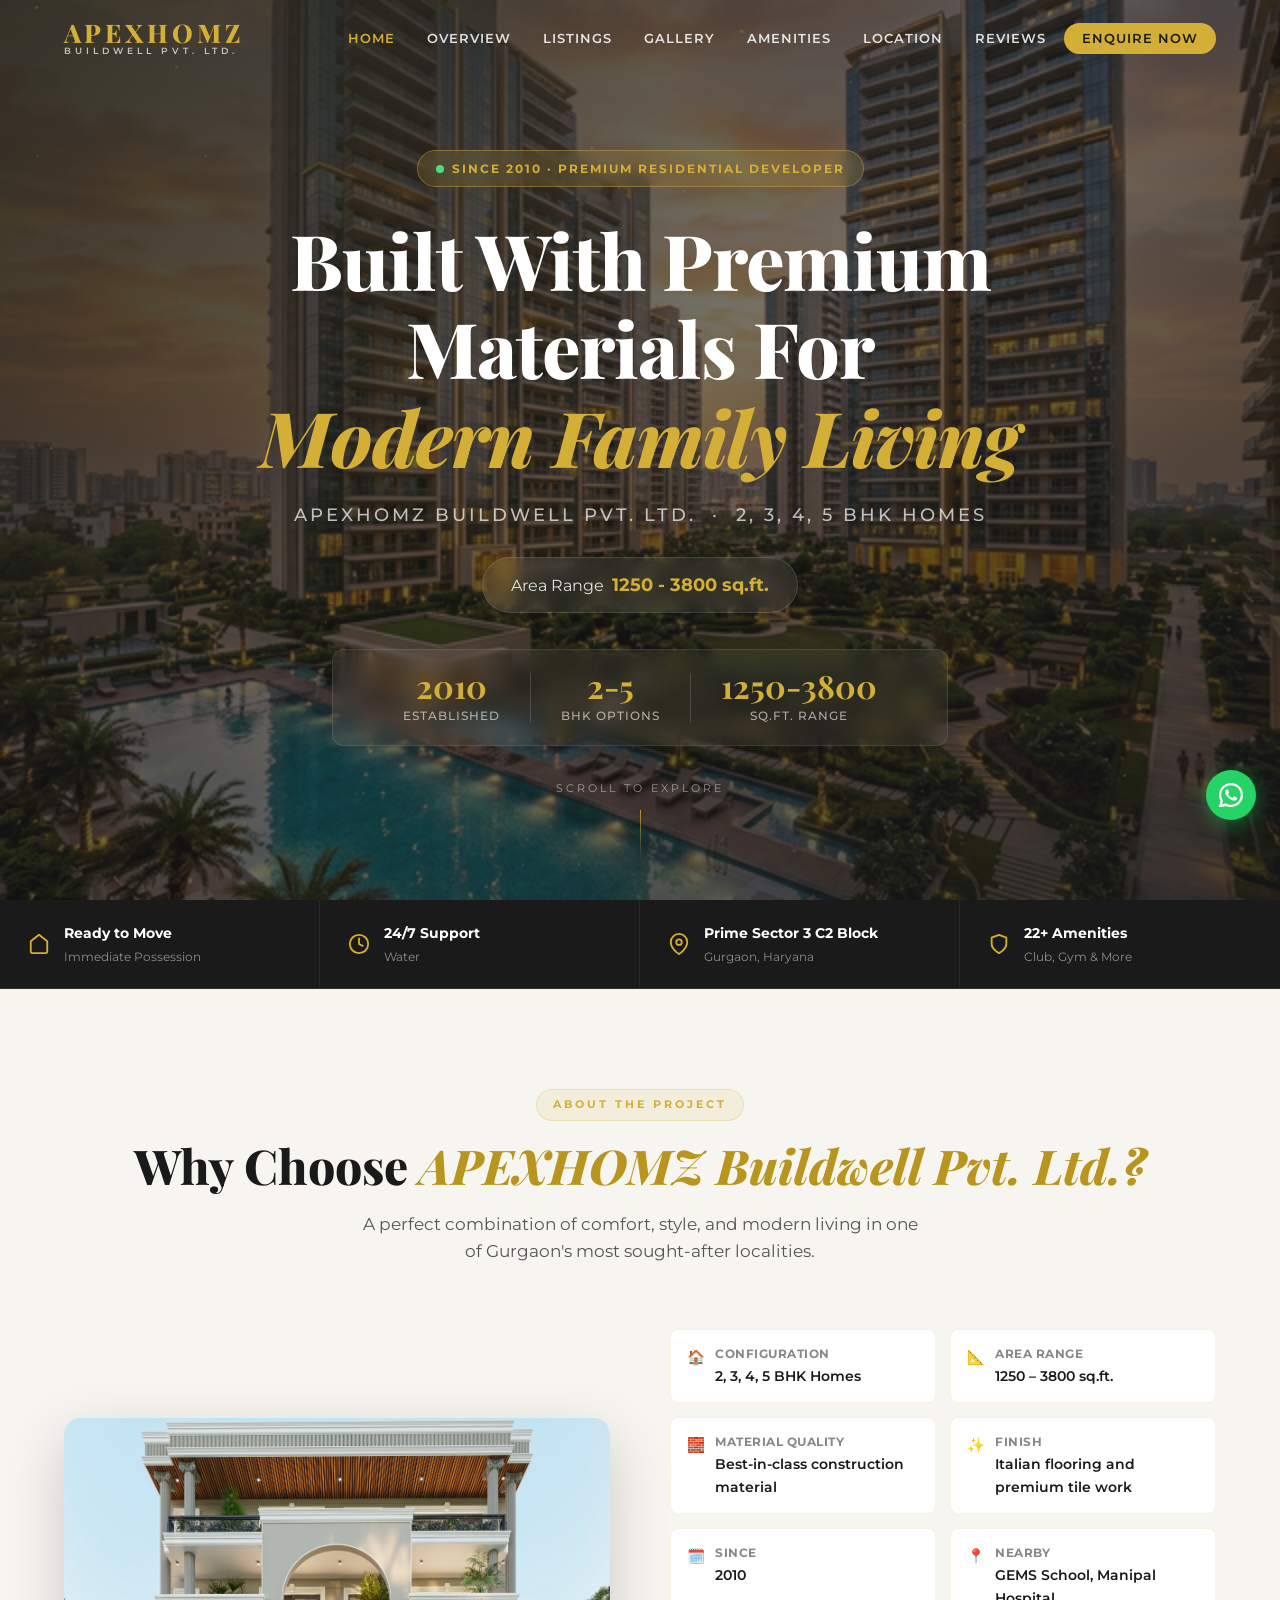
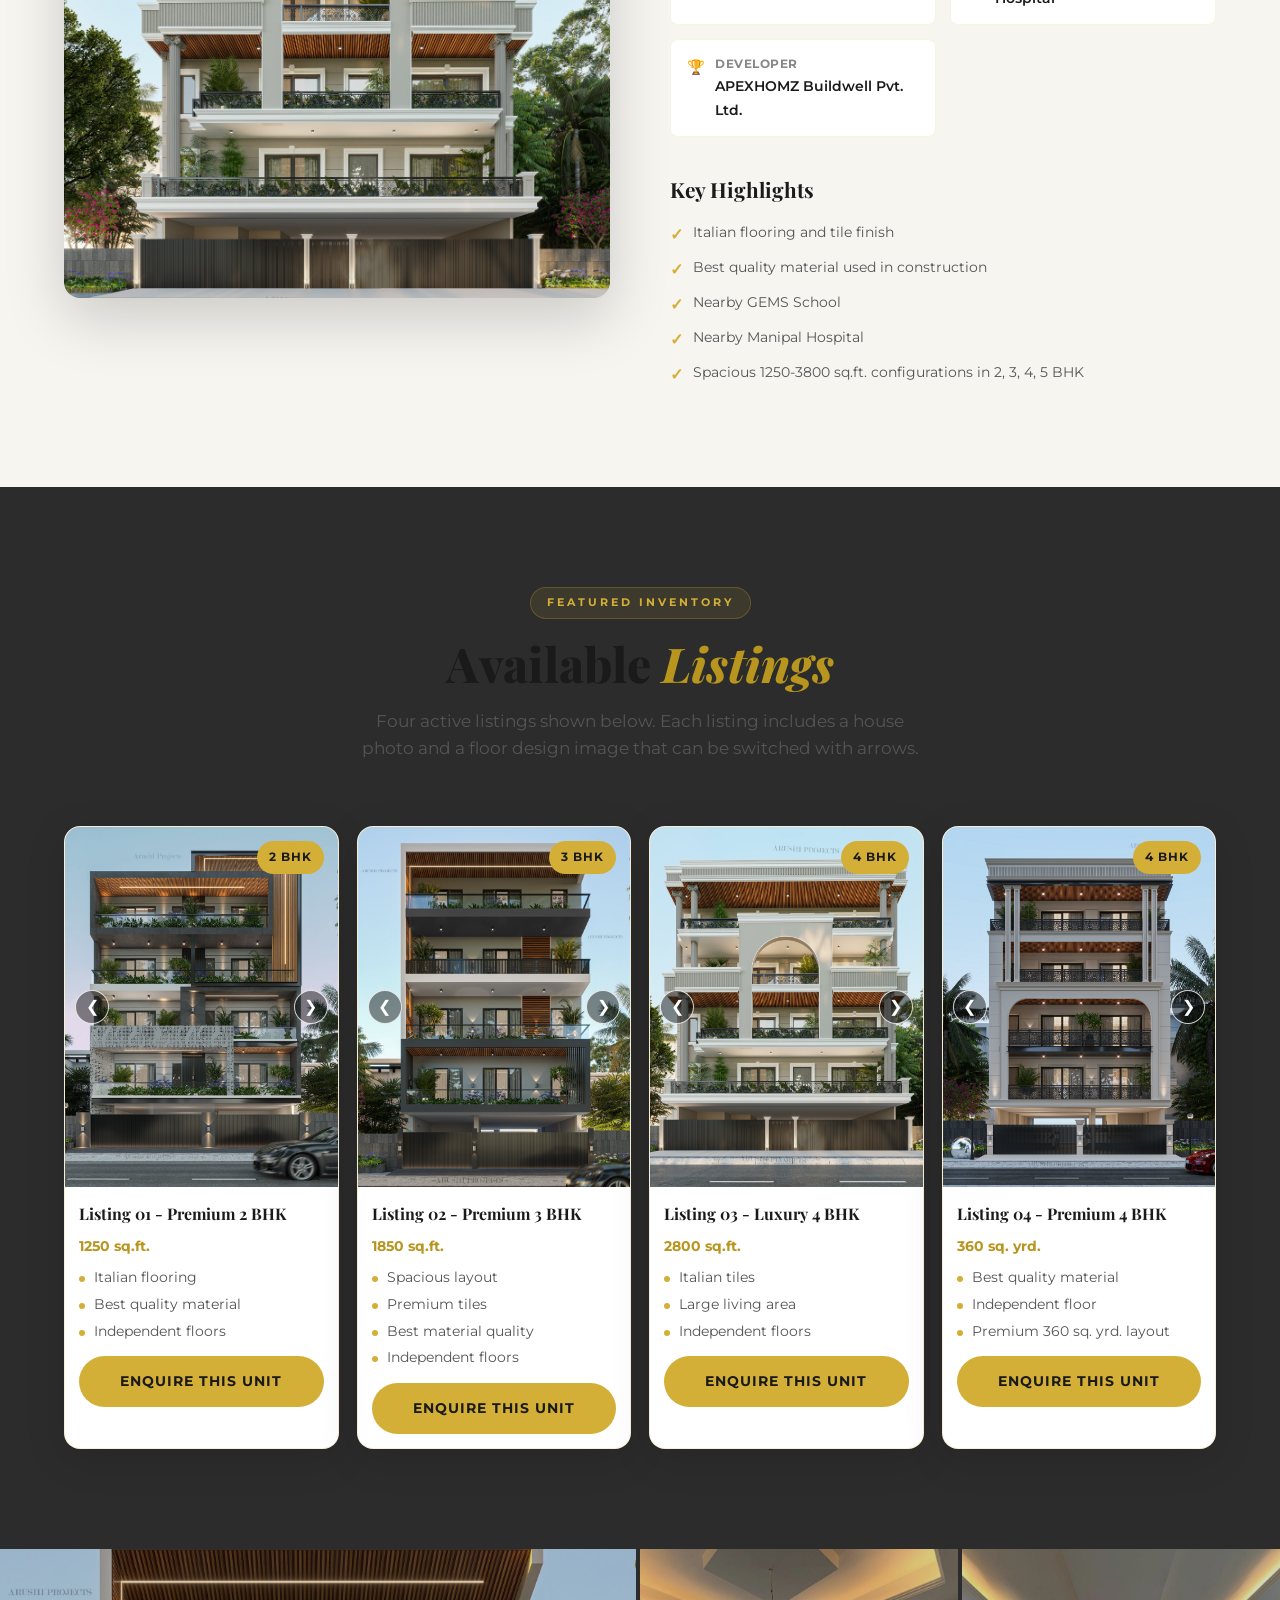
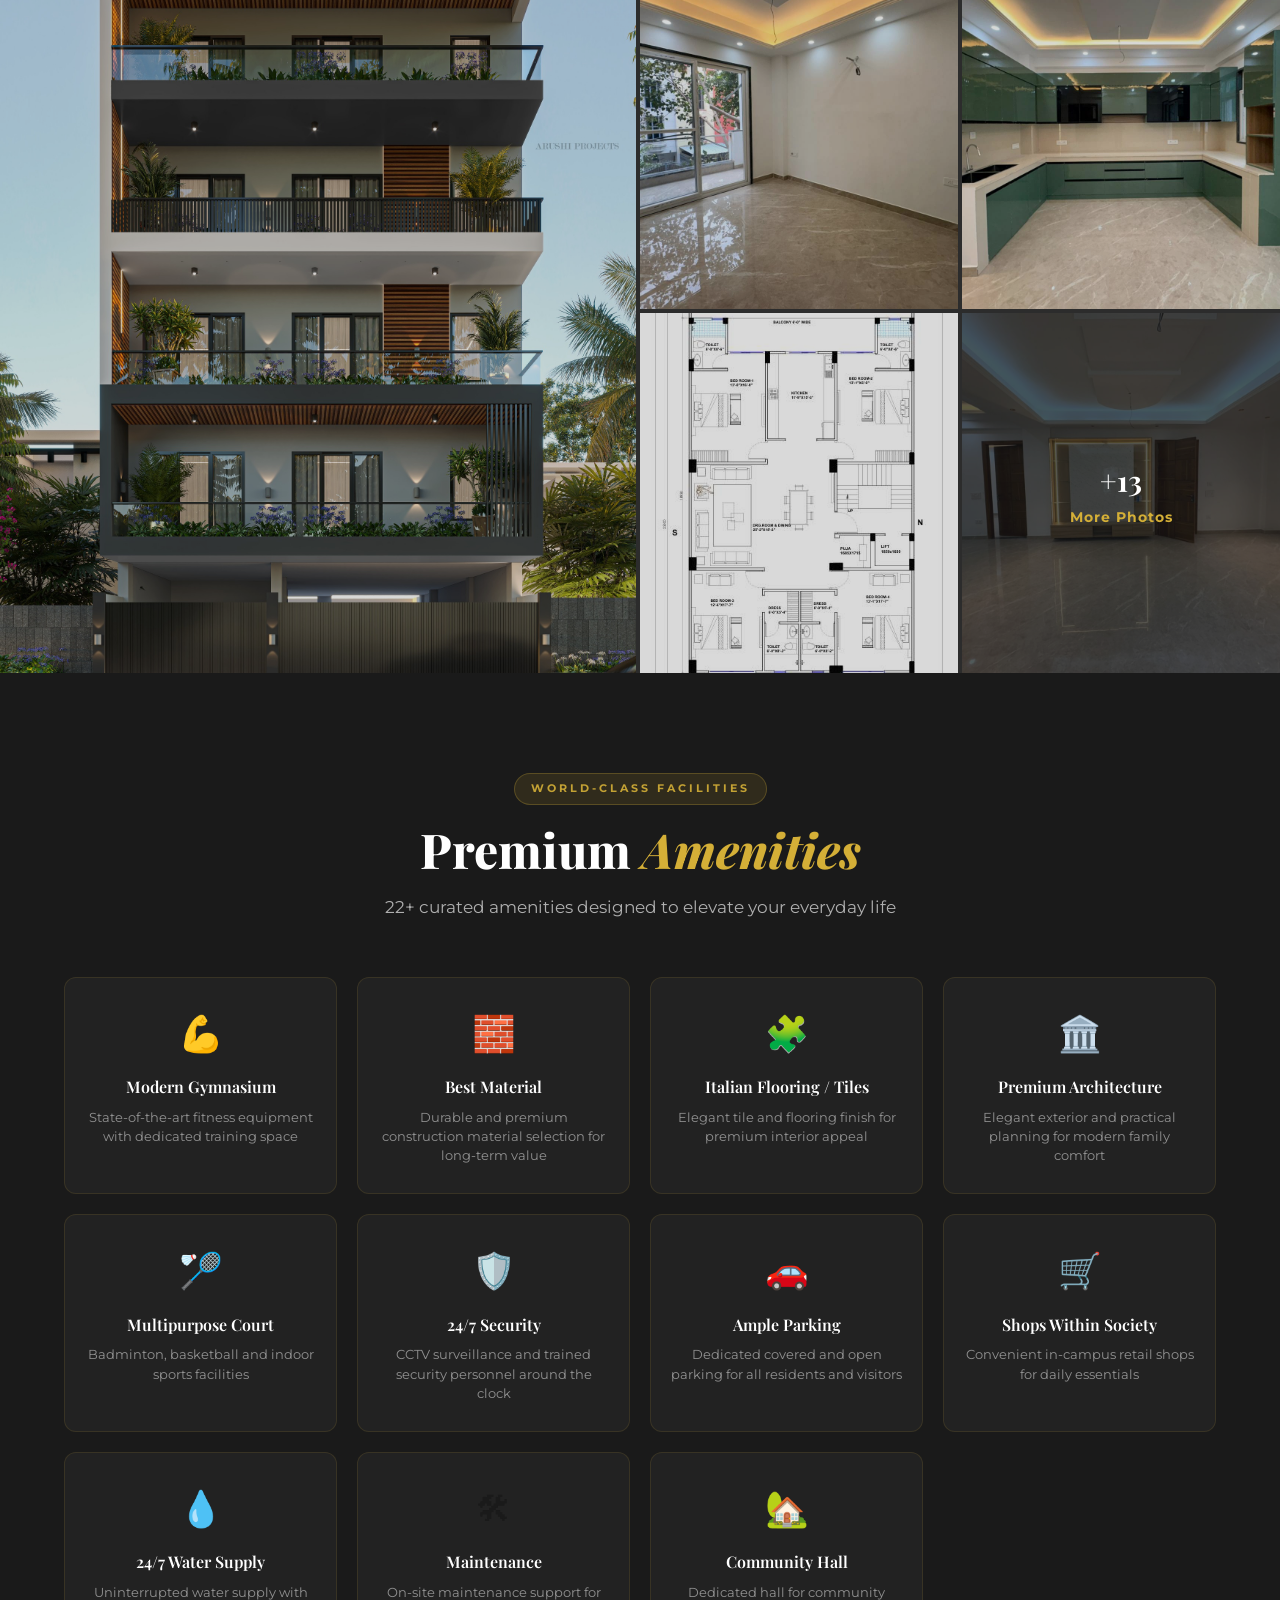
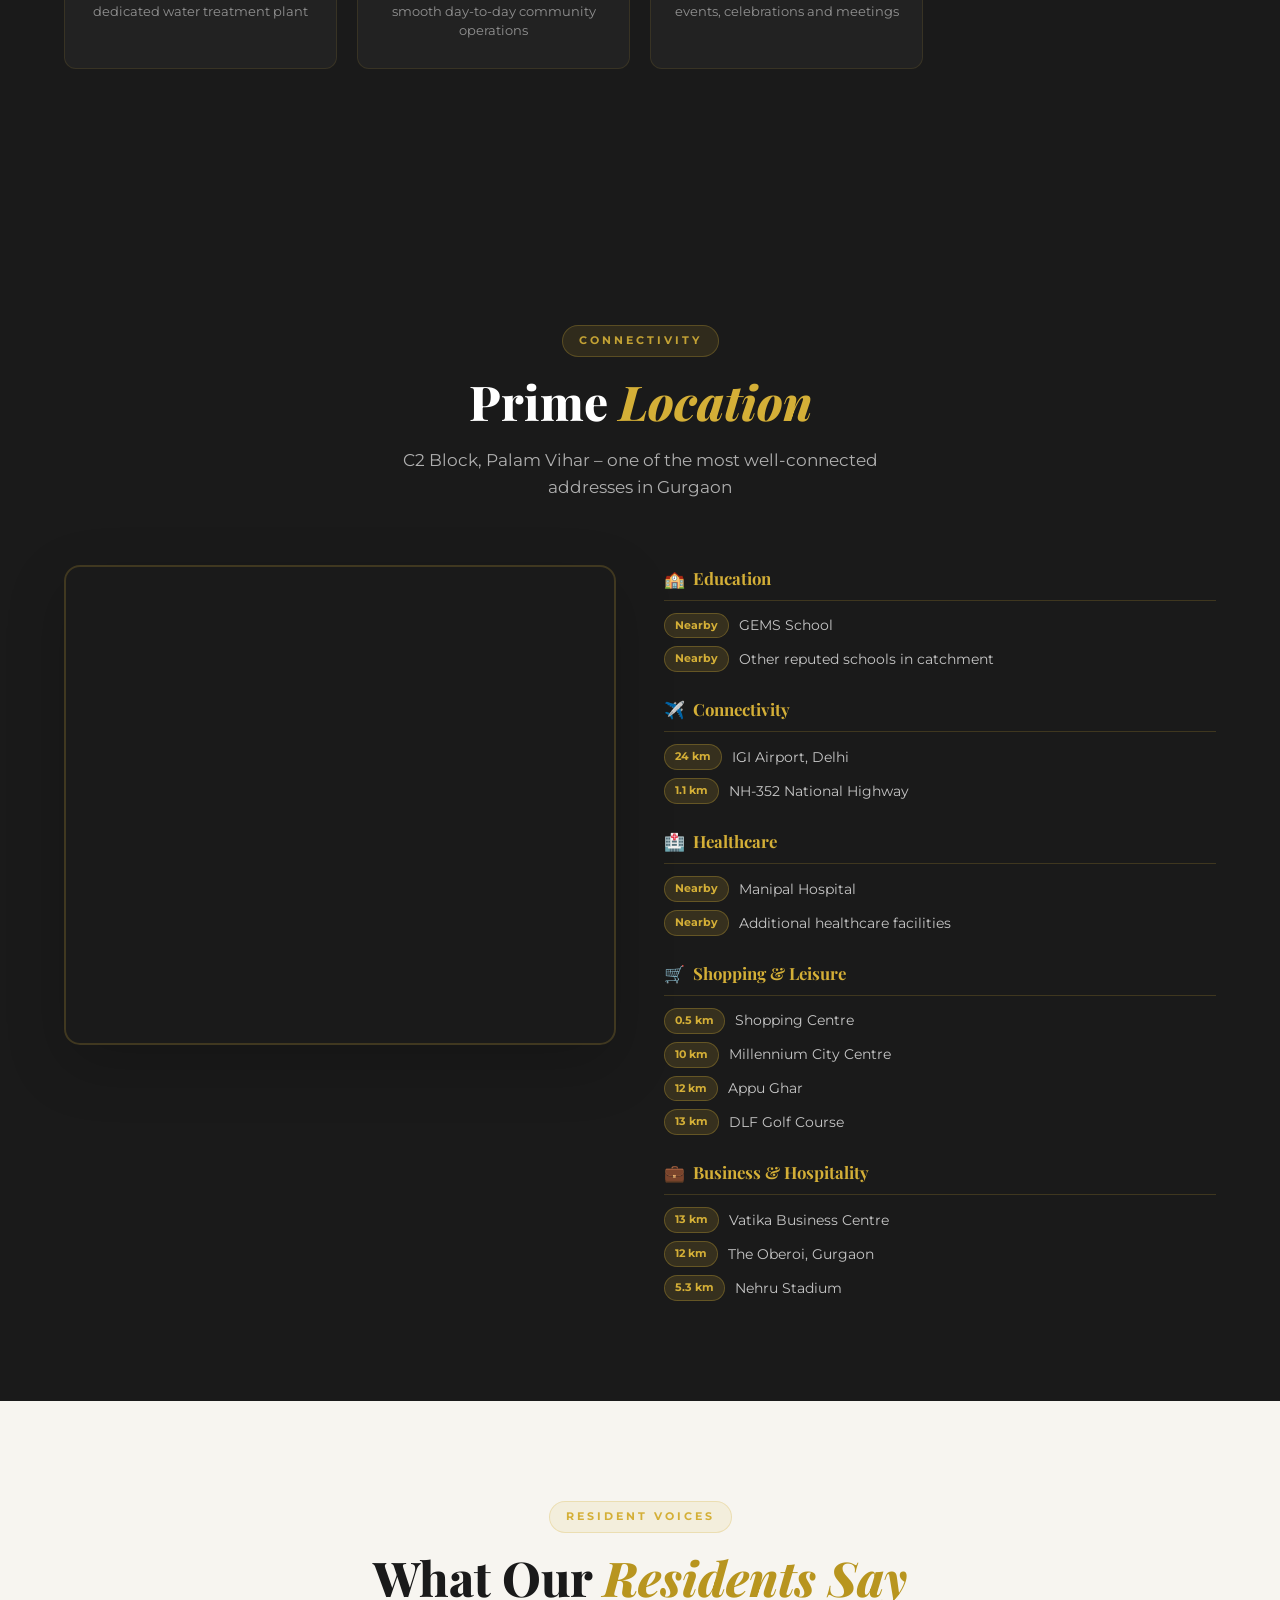
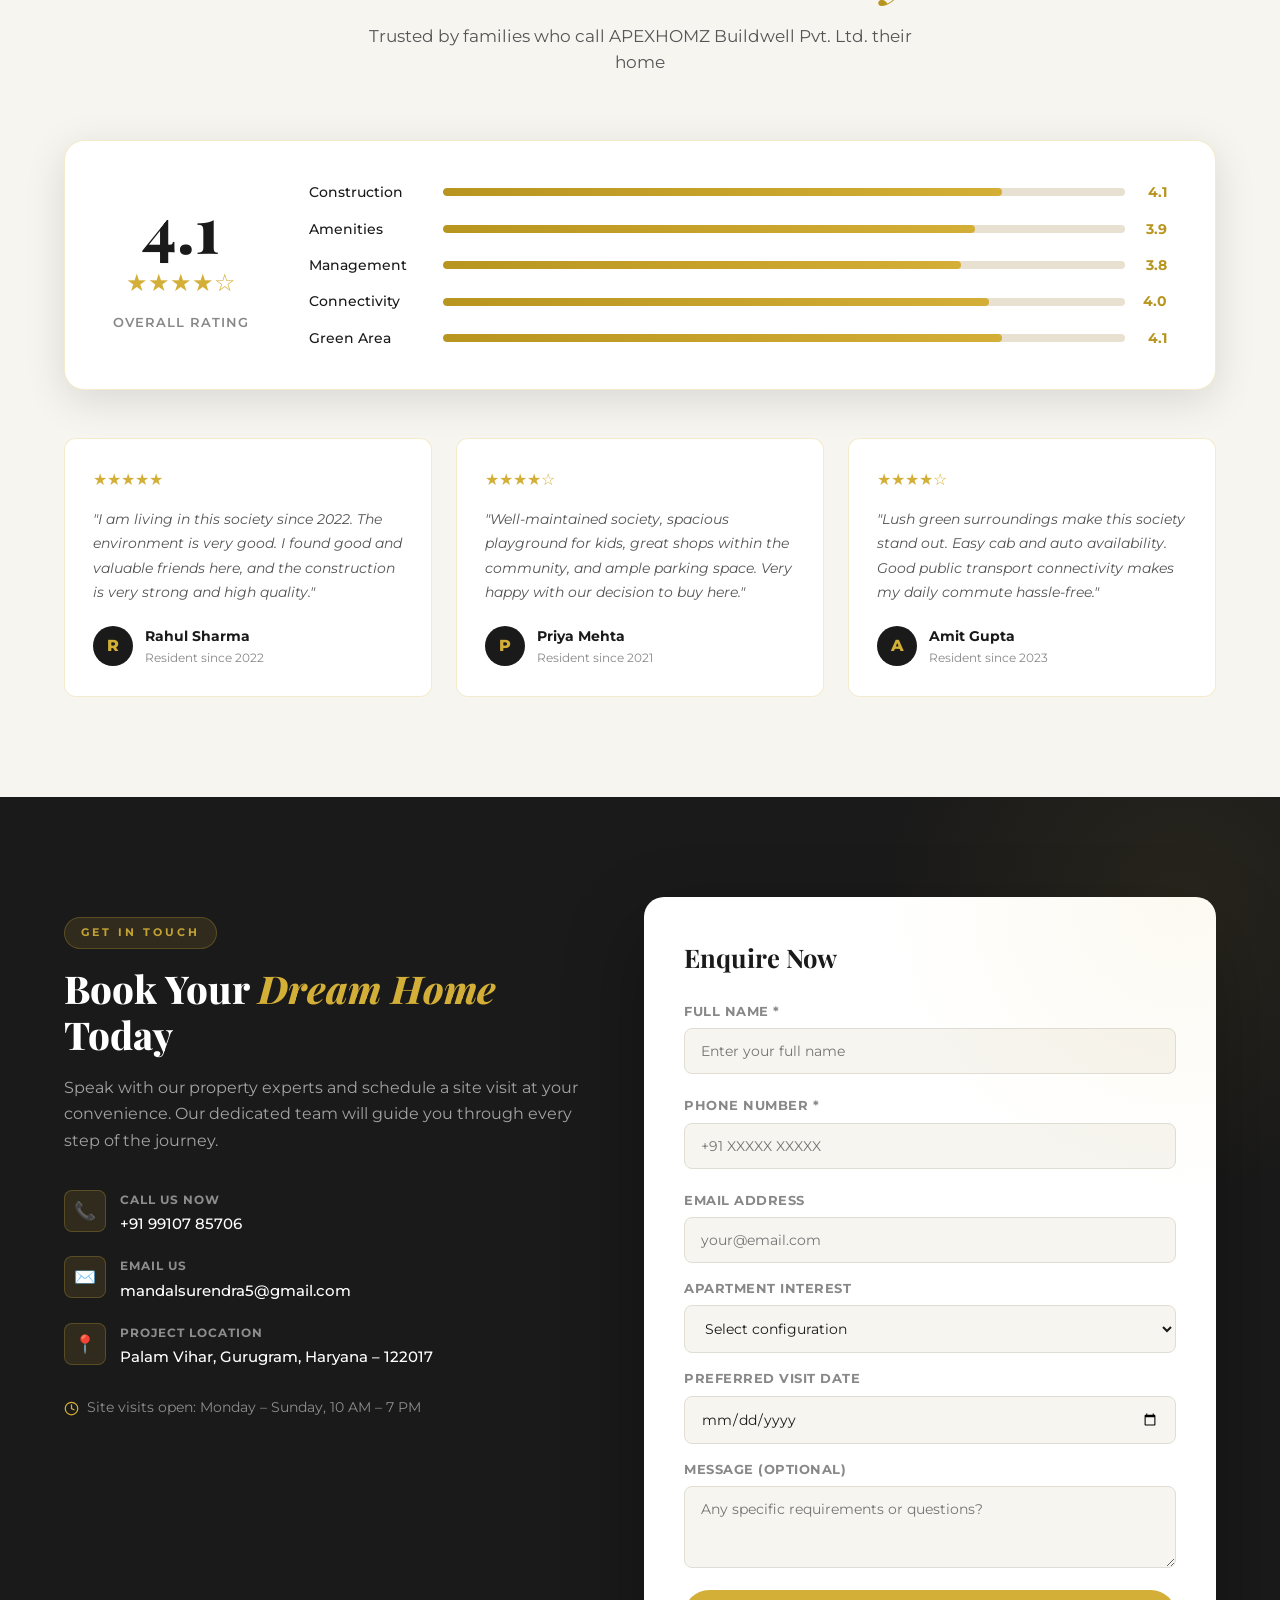
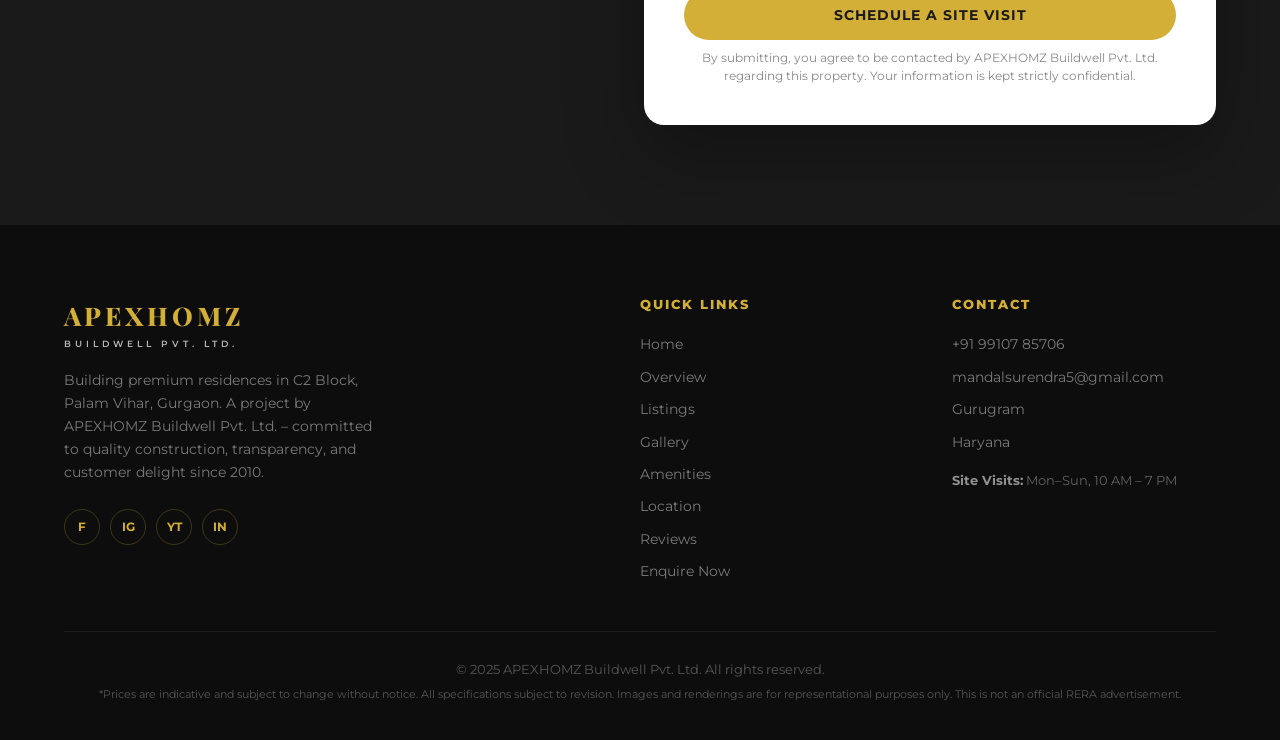
==== commit ff710972: "Update location copy to C2 Block Palam Vihar" ====
--- a/index.html
+++ b/index.html
@@ -408,7 +408,7 @@
       <div class="section-header">
         <span class="section-tag light">Connectivity</span>
         <h2 class="section-title light">Prime <em>Location</em></h2>
-        <p class="section-desc light">Sector 37C – one of the most well-connected addresses in Gurgaon</p>
+        <p class="section-desc light">C2 Block, Palam Vihar – one of the most well-connected addresses in Gurgaon</p>
       </div>
 
       <div class="location-grid">
@@ -416,7 +416,7 @@
           <iframe
             src="https://www.google.com/maps?q=F2W9%2BGR6%20Gurgaon%20C2%20Home%2C%20Block%20C%202%2C%20Sector%203%2C%20Gurugram%2C%20Haryana%20122017&amp;output=embed"
             width="100%" height="100%" style="border:0;" allowfullscreen="" loading="lazy"
-            referrerpolicy="no-referrer-when-downgrade" title="APEXHOMZ Buildwell Pvt. Ltd. Location Map – Sector 37C, Gurgaon">
+            referrerpolicy="no-referrer-when-downgrade" title="APEXHOMZ Buildwell Pvt. Ltd. Location Map – C2 Block, Palam Vihar, Gurgaon">
           </iframe>
         </div>
 
@@ -660,7 +660,7 @@
             <span class="logo-apex">APEXHOMZ</span>
             <span class="logo-sub">Buildwell Pvt. Ltd.</span>
           </div>
-          <p>Building premium residences in Sector 37C, Gurgaon. A project by APEXHOMZ Buildwell Pvt. Ltd. – committed to
+          <p>Building premium residences in C2 Block, Palam Vihar, Gurgaon. A project by APEXHOMZ Buildwell Pvt. Ltd. – committed to
             quality construction, transparency, and customer delight since 2010.</p>
           <div class="social-links">
             <a href="#" aria-label="Facebook" class="social-link">f</a>
@@ -713,7 +713,7 @@
   </a>
 
   <!-- WHATSAPP BUTTON -->
-  <a href="https://wa.me/919910785706?text=Hi%2C%20I%20am%20interested%20in%20APEXHOMZ%20%2C%20Sector%203%20C%20Block%20Gurgaon.%20Please%20share%20details."
+  <a href="https://wa.me/919910785706?text=Hi%2C%20I%20am%20interested%20in%20APEXHOMZ%2C%20C2%20Block%20Palam%20Vihar%2C%20Gurgaon.%20Please%20share%20details."
     class="whatsapp-btn" id="whatsappBtn" target="_blank" rel="noopener" aria-label="Chat on WhatsApp">
     <svg xmlns="http://www.w3.org/2000/svg" viewBox="0 0 24 24" fill="currentColor" width="24" height="24">
       <path
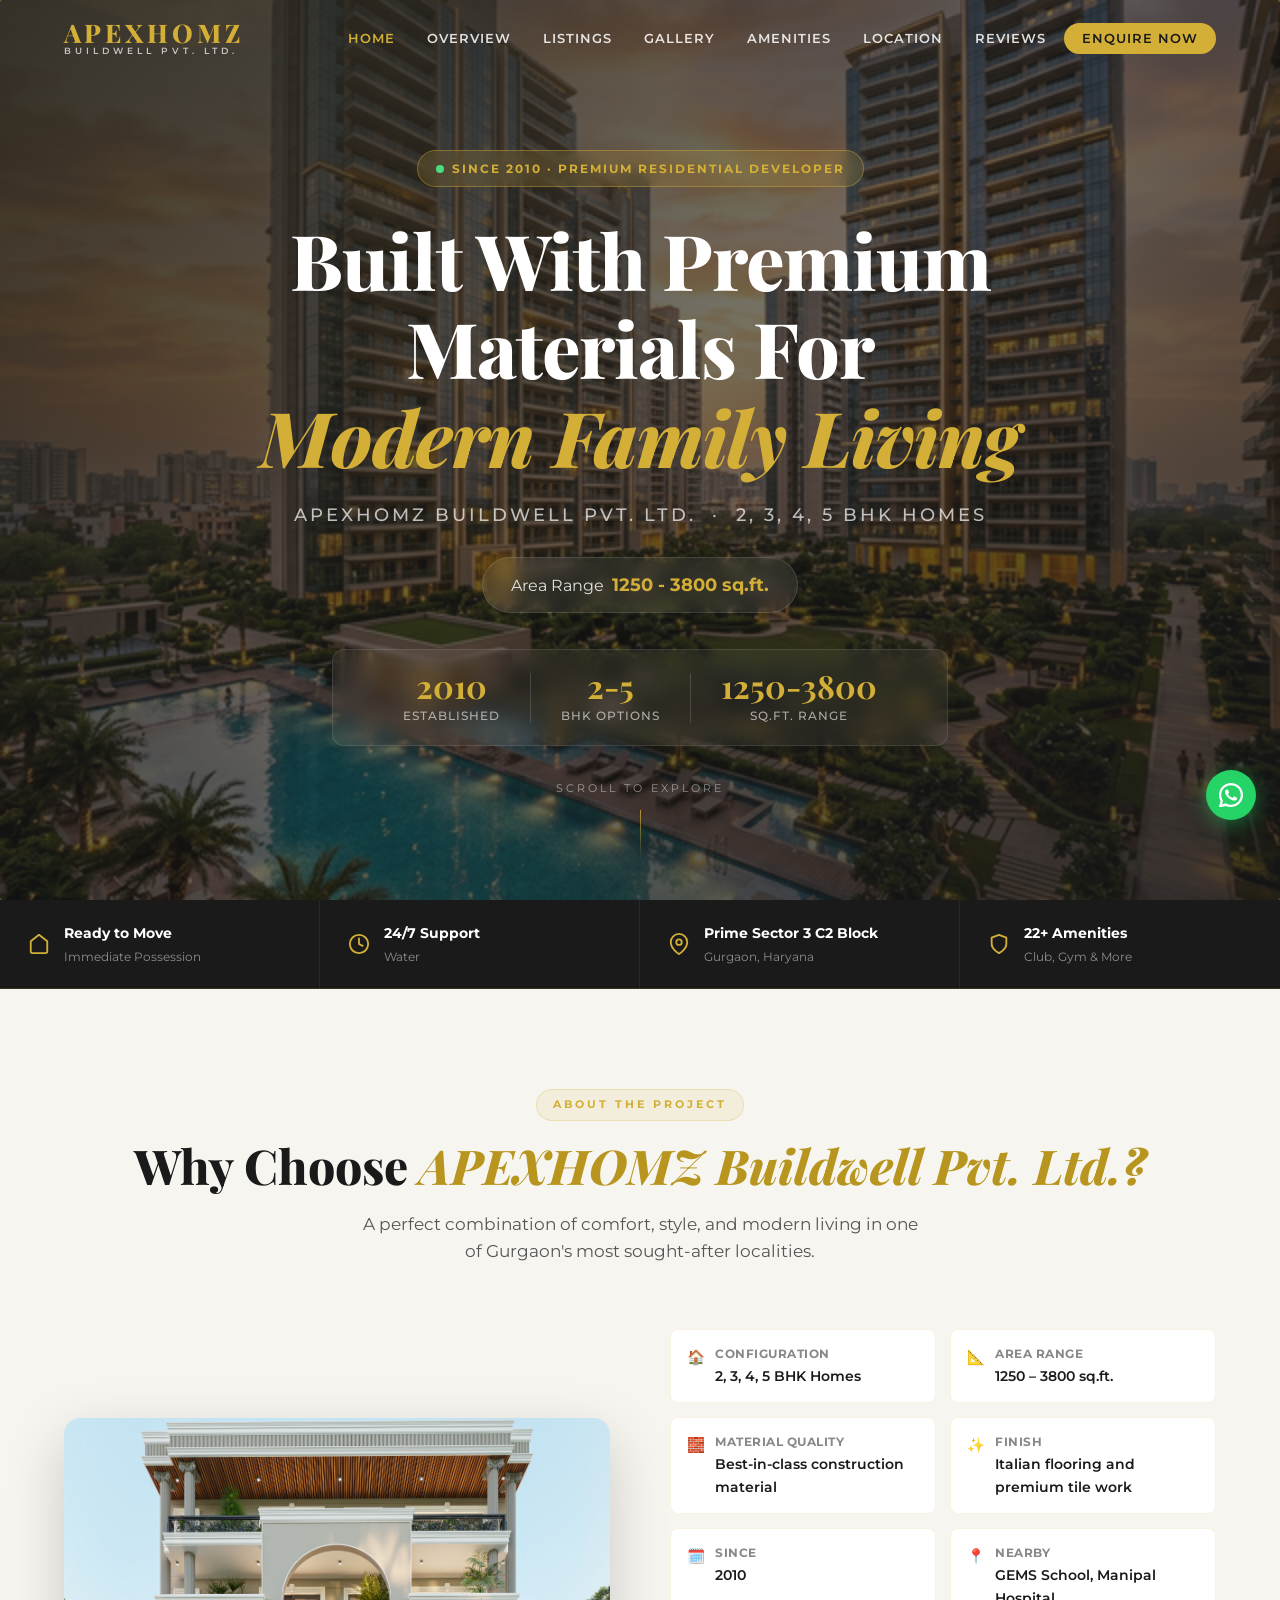
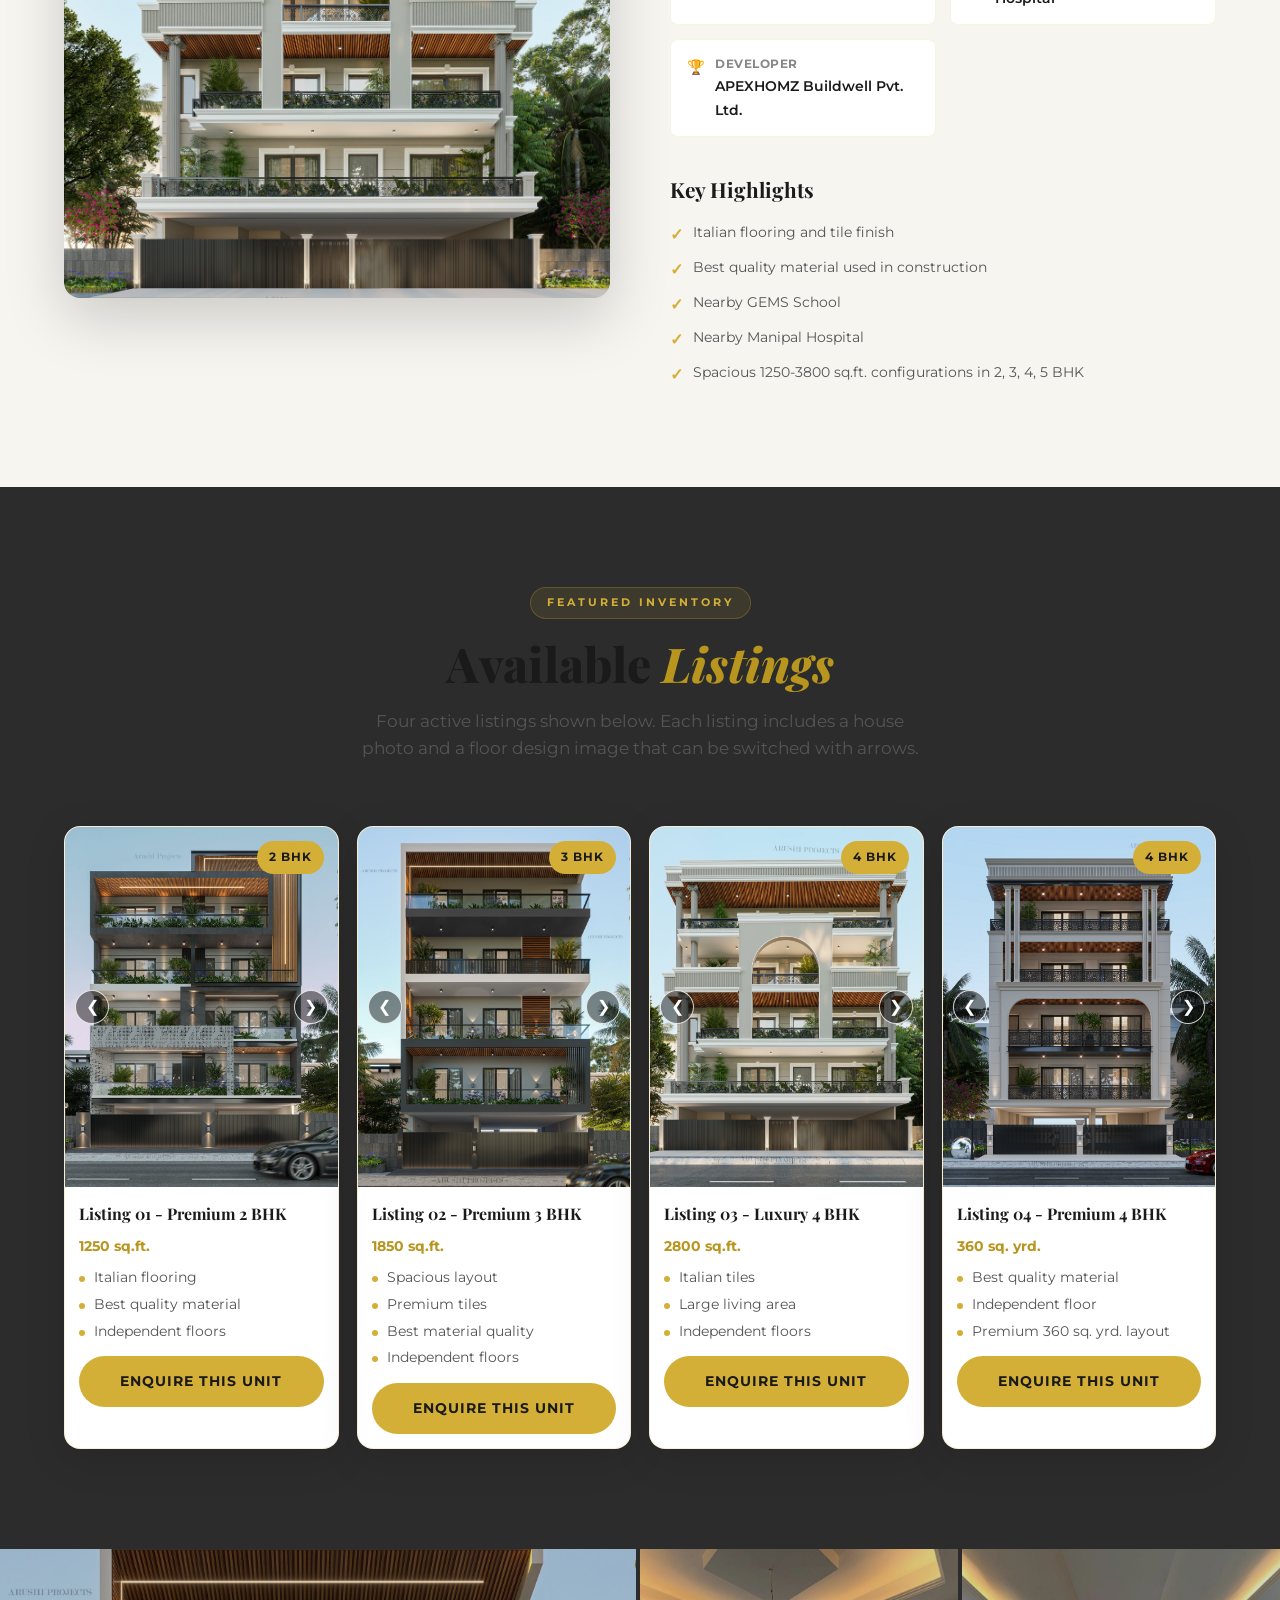
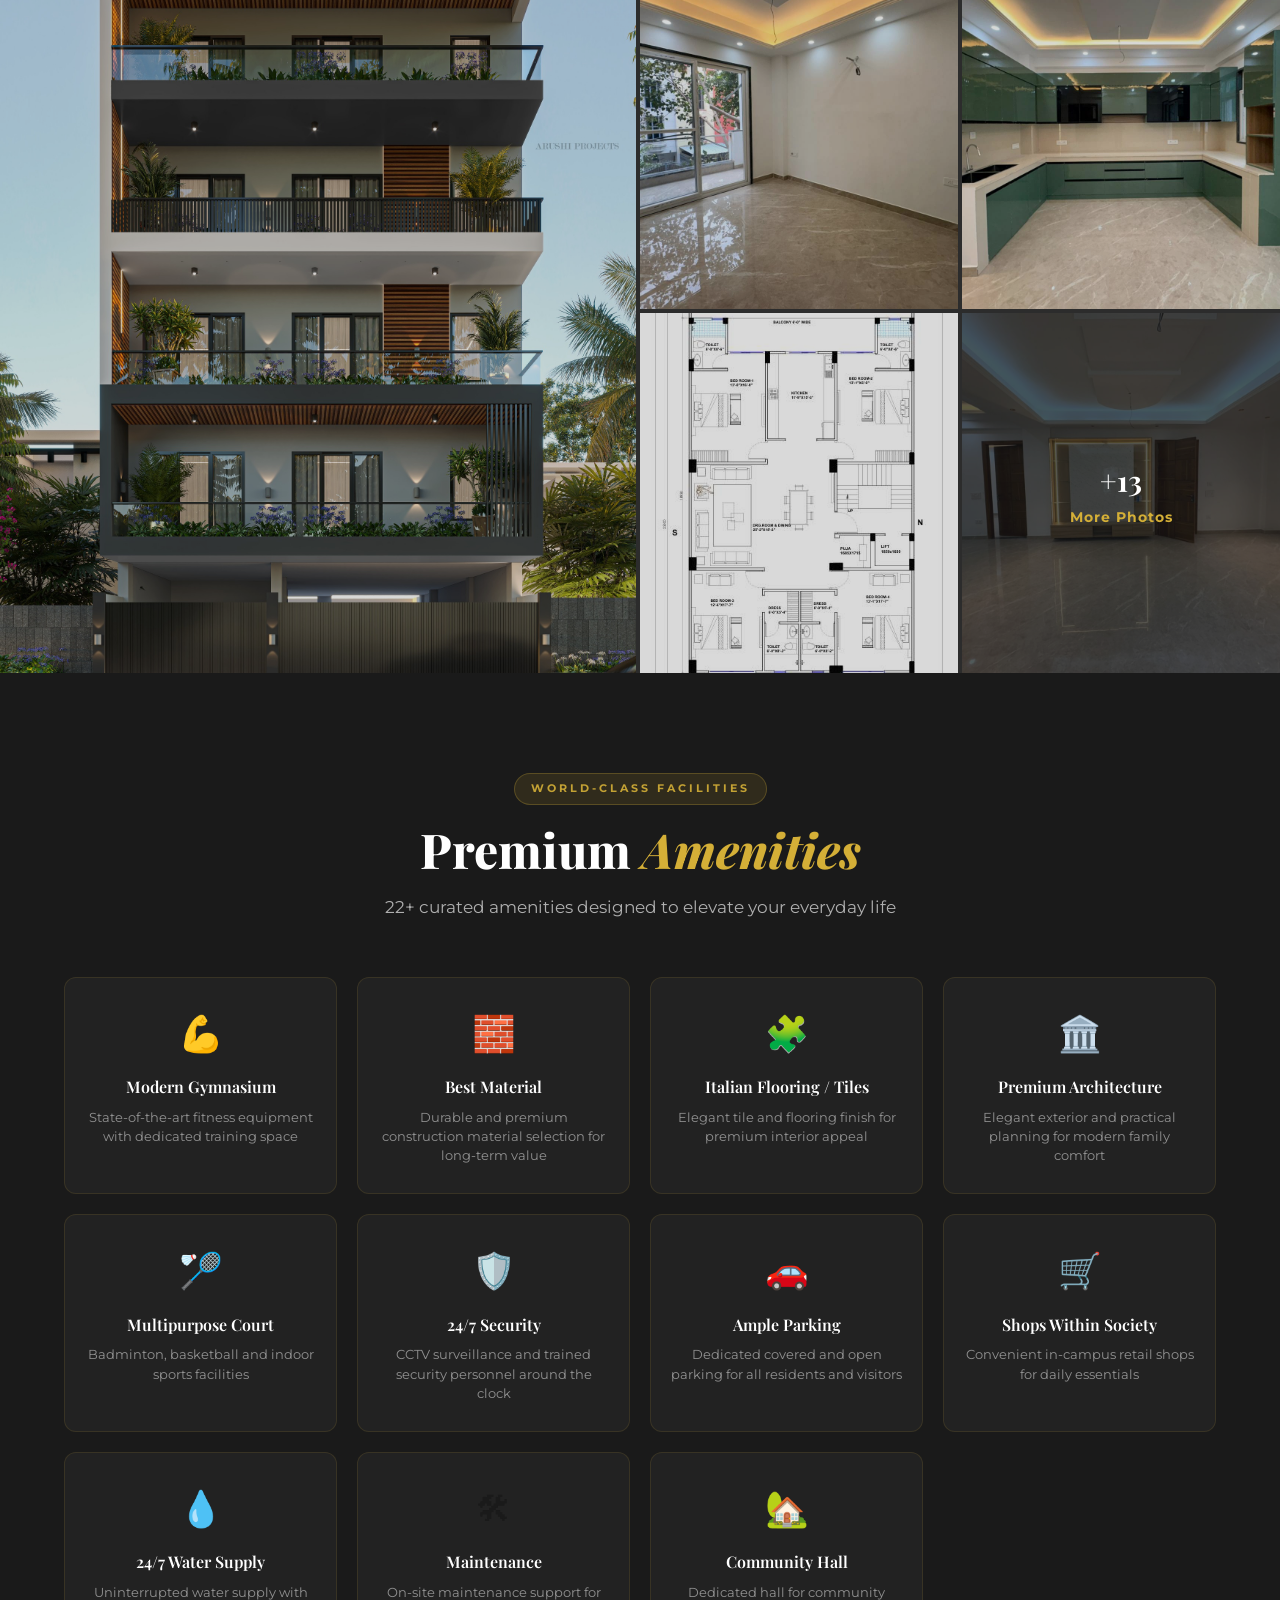
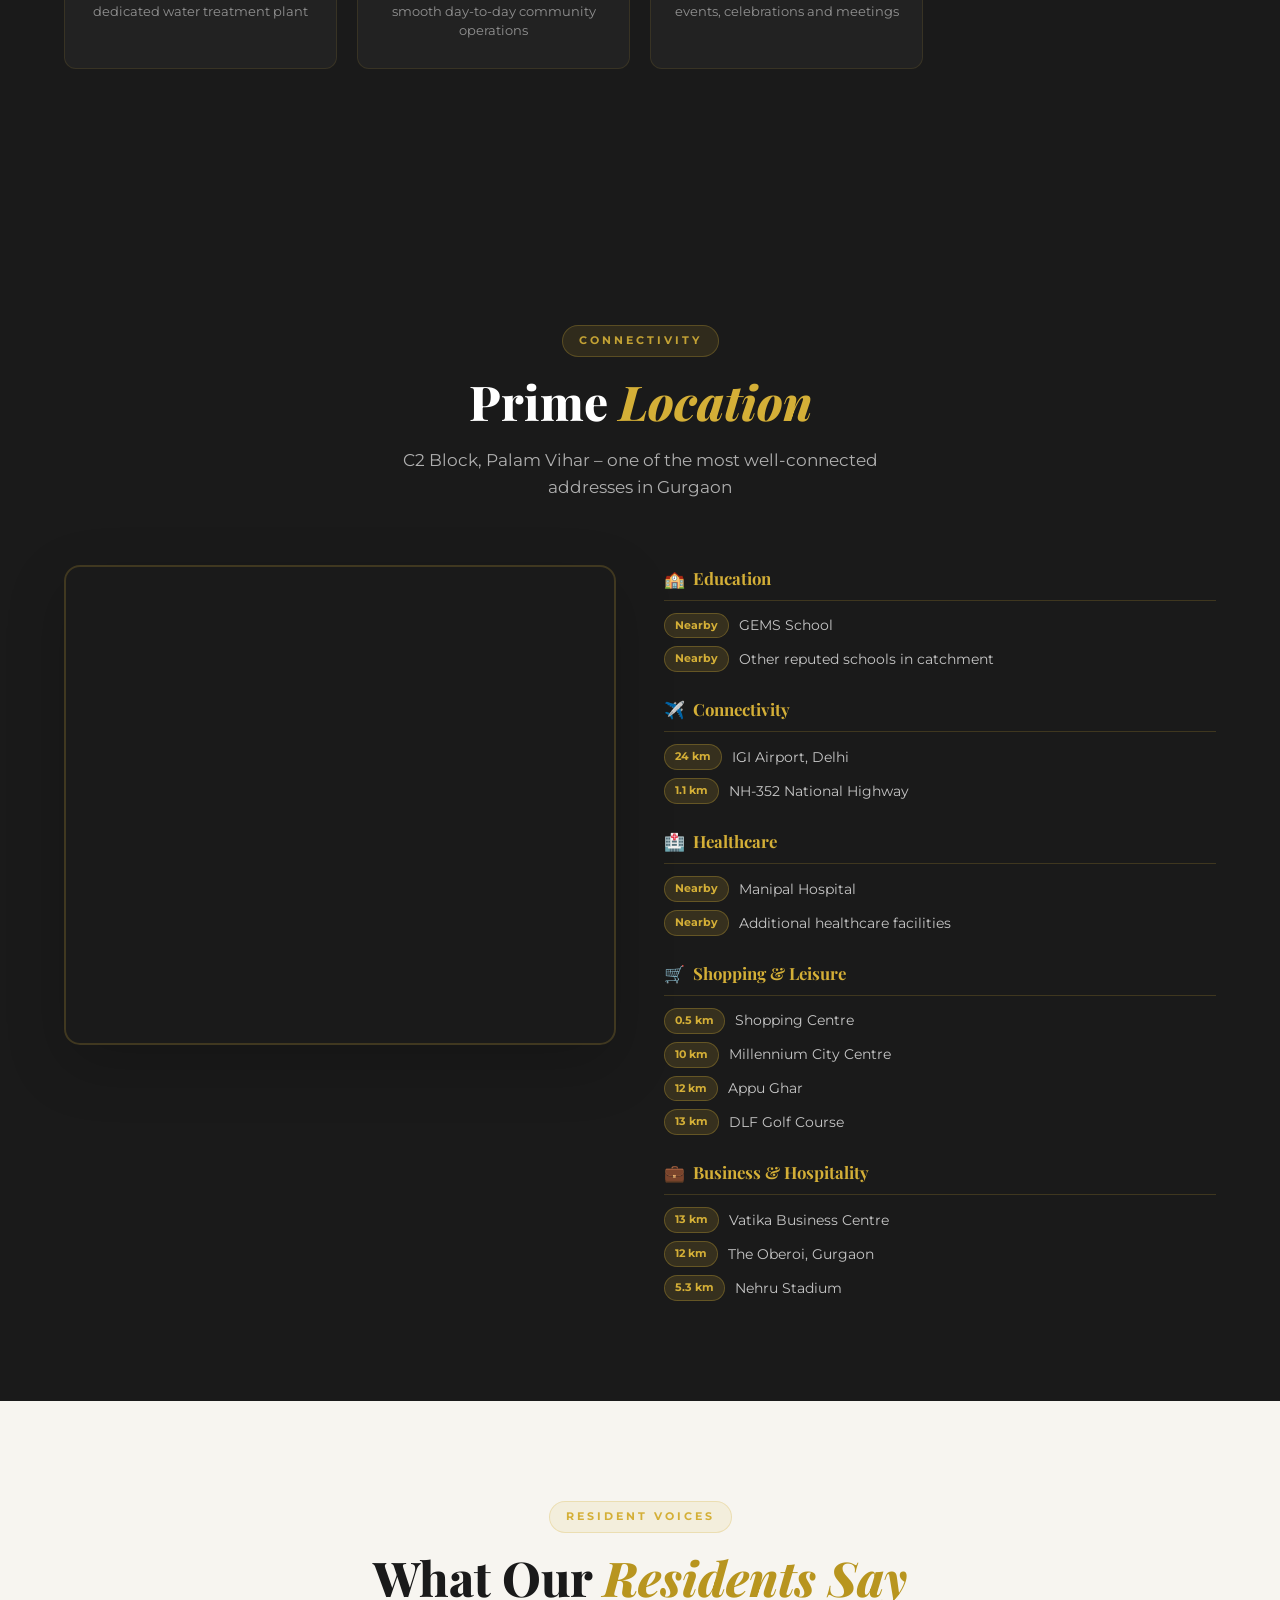
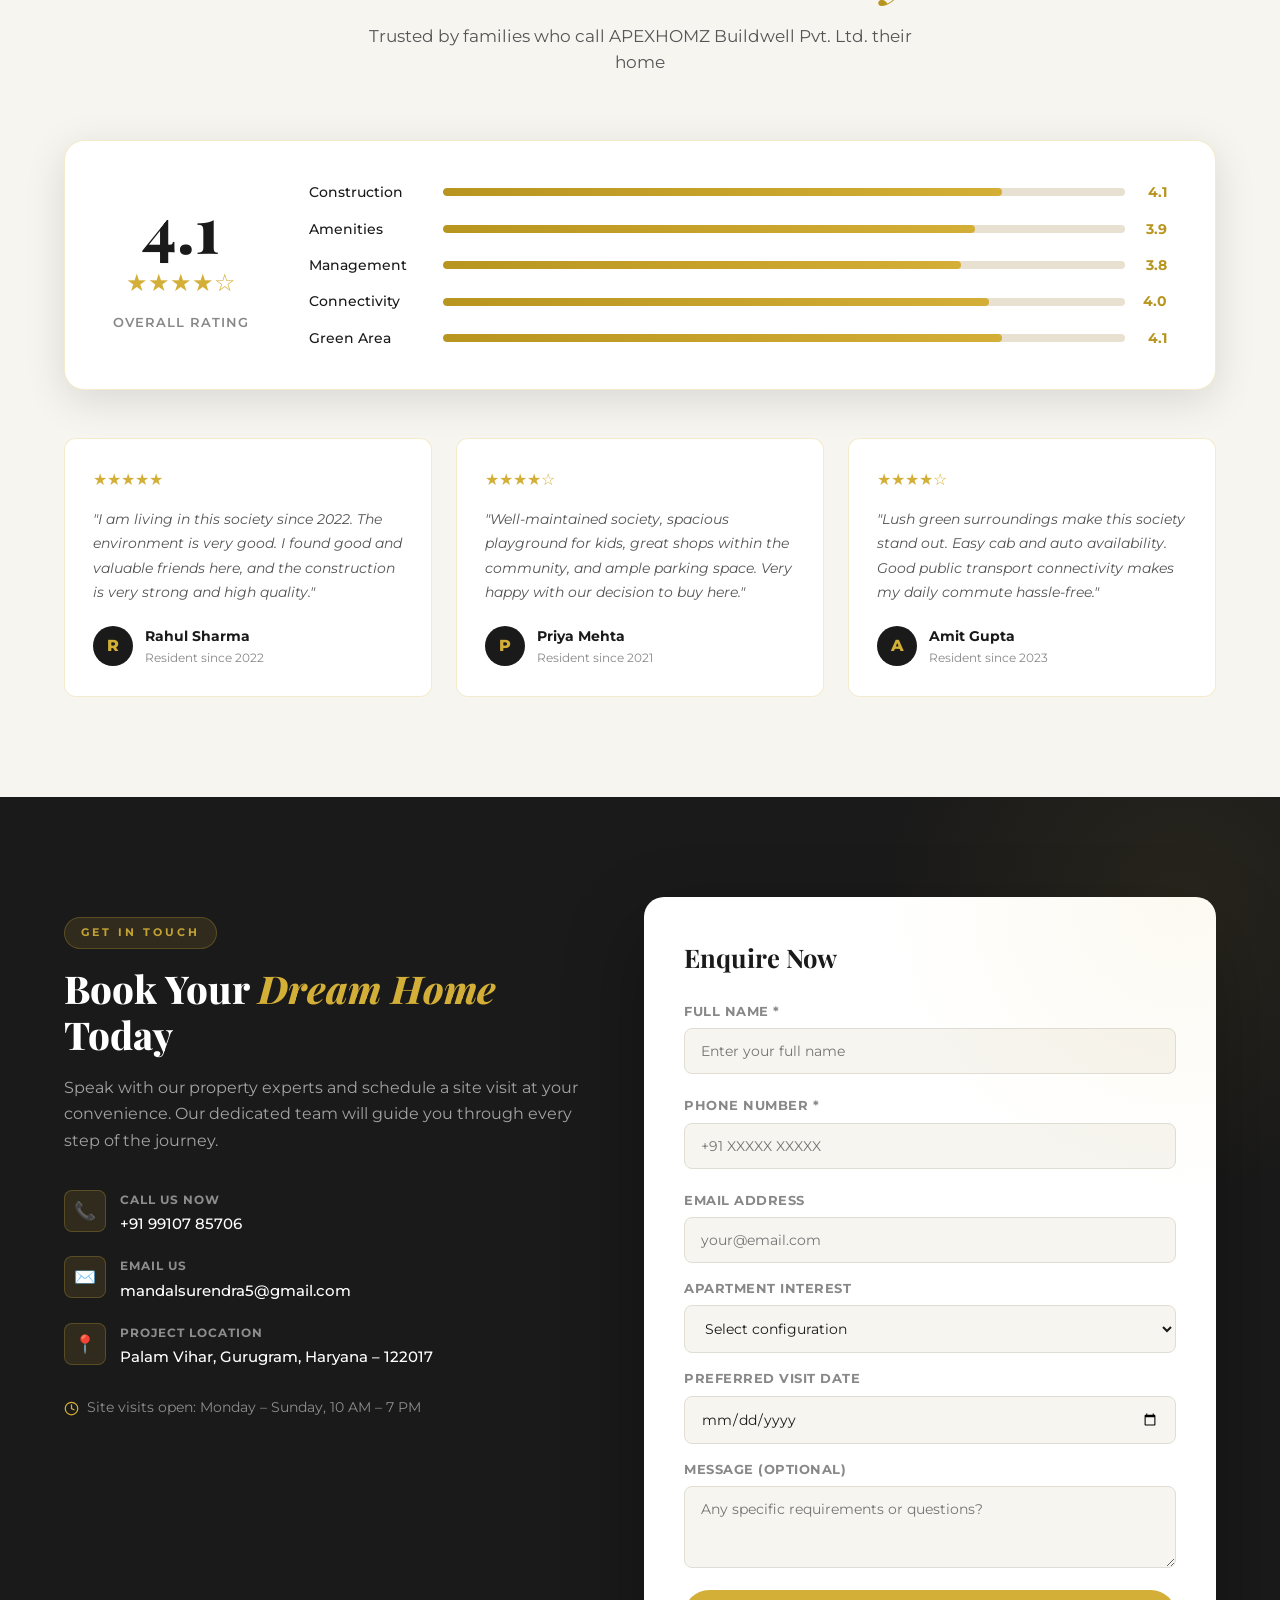
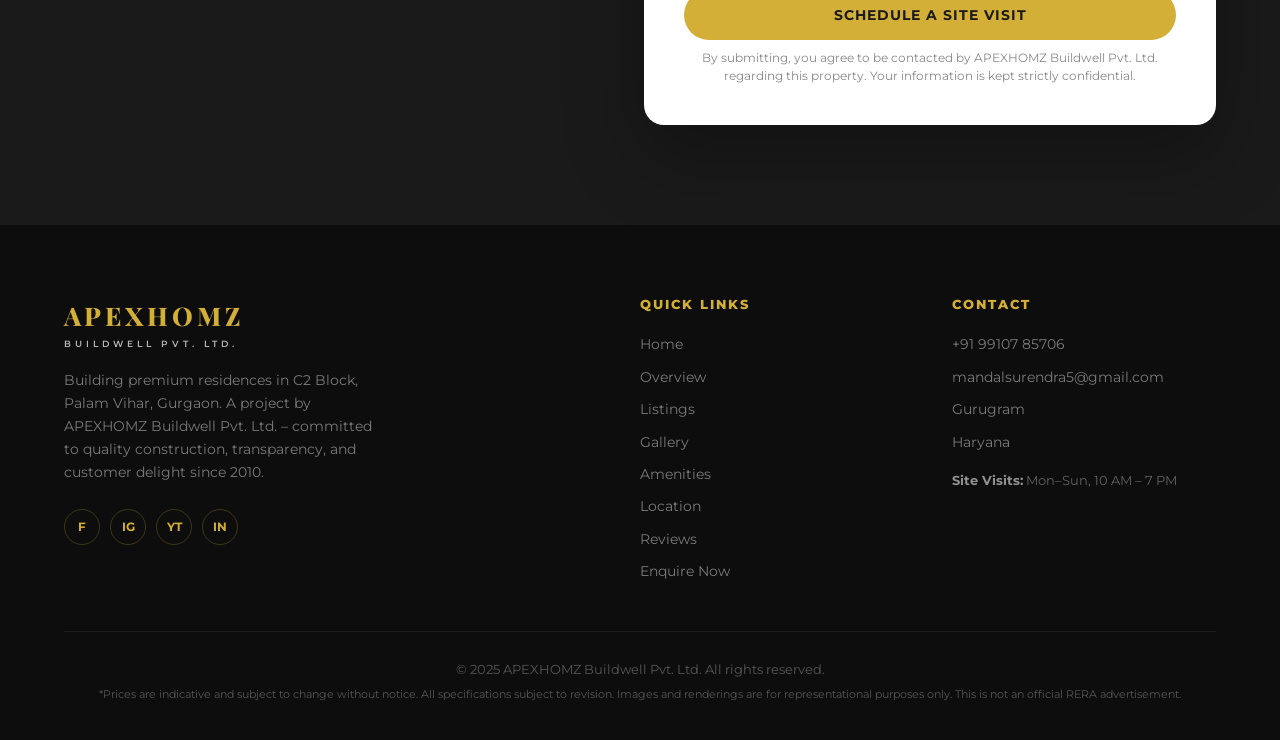
==== commit 2608df00: "Update WhatsApp enquiry message" ====
--- a/index.html
+++ b/index.html
@@ -713,7 +713,7 @@
   </a>
 
   <!-- WHATSAPP BUTTON -->
-  <a href="https://wa.me/919910785706?text=Hi%2C%20I%20am%20interested%20in%20APEXHOMZ%2C%20C2%20Block%20Palam%20Vihar%2C%20Gurgaon.%20Please%20share%20details."
+  <a href="https://wa.me/919910785706?text=Hi%20Apex%20Homz%2C%20I%20visited%20your%20website.%20I%20am%20interested%20in%20the%20C2%20Block%20Palam%20Vihar%20project.%20Could%20you%20please%20share%20the%20details%3F%20Thanks."
     class="whatsapp-btn" id="whatsappBtn" target="_blank" rel="noopener" aria-label="Chat on WhatsApp">
     <svg xmlns="http://www.w3.org/2000/svg" viewBox="0 0 24 24" fill="currentColor" width="24" height="24">
       <path
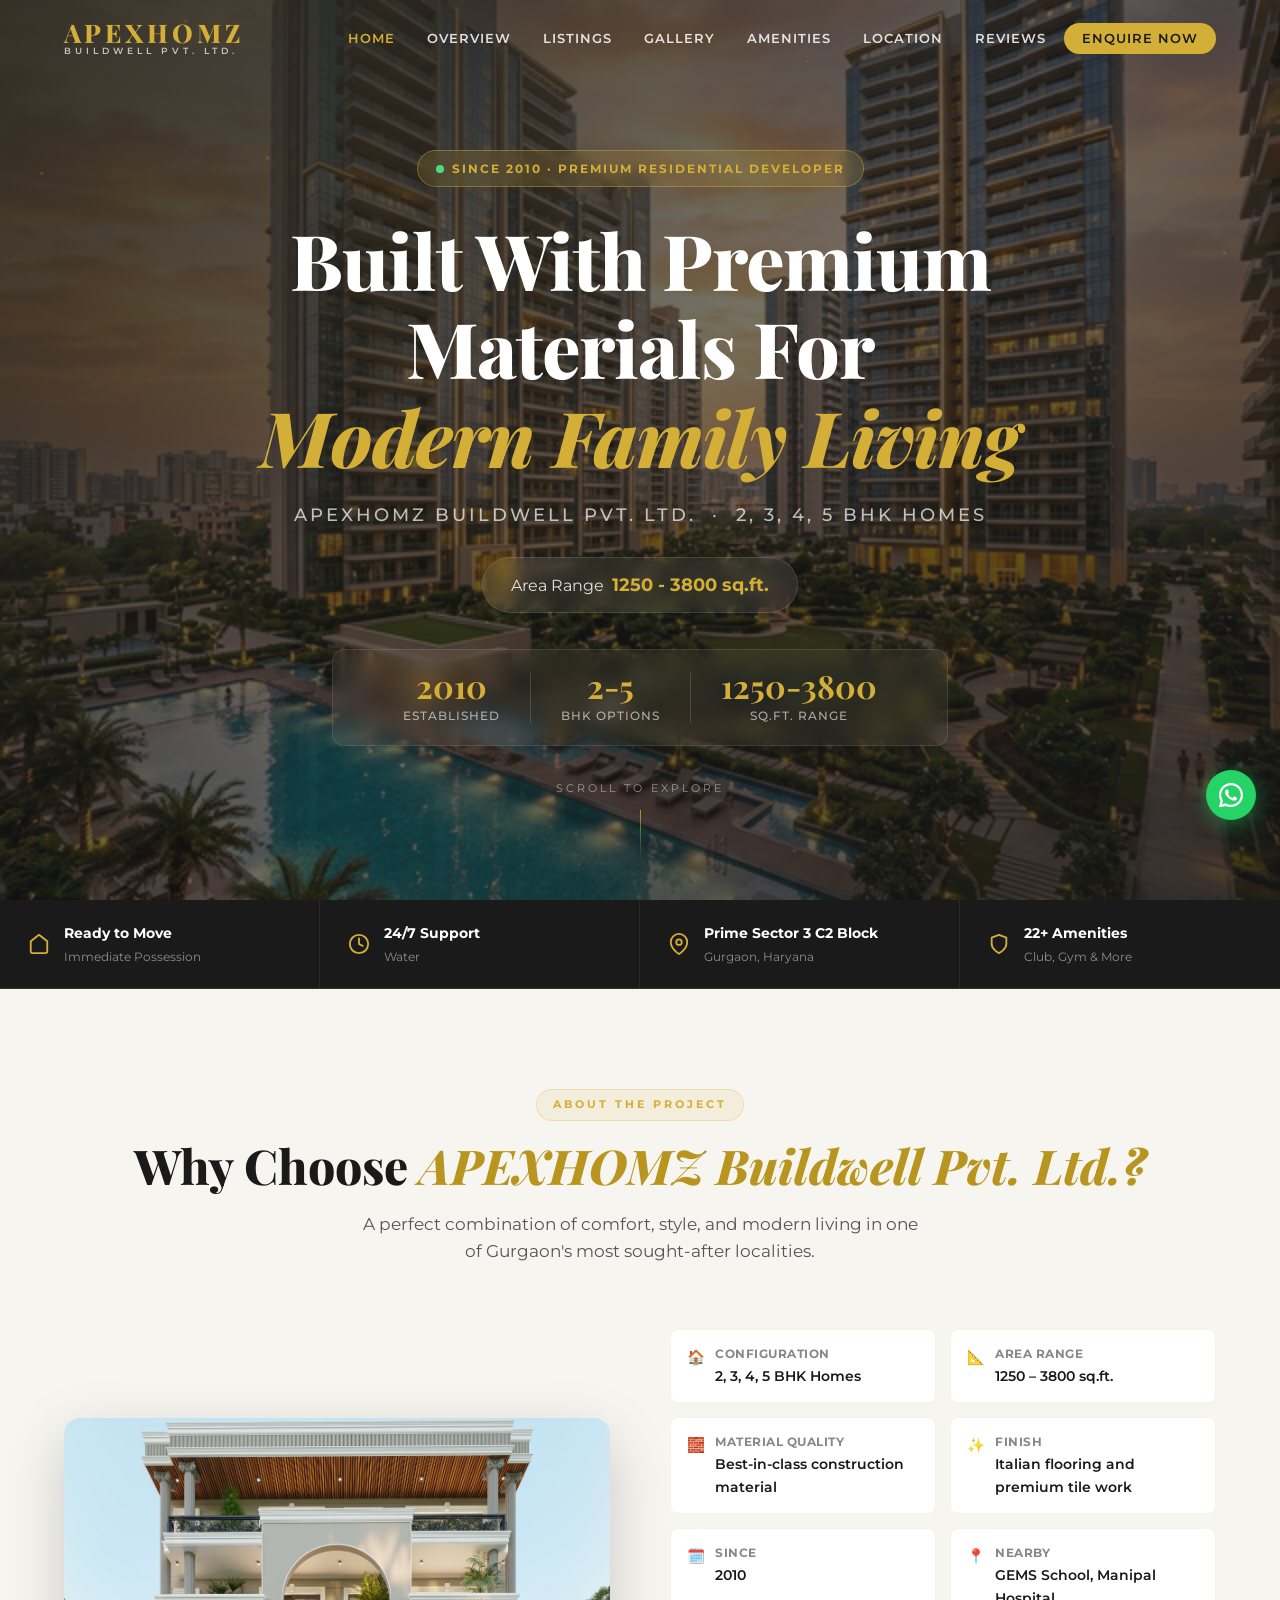
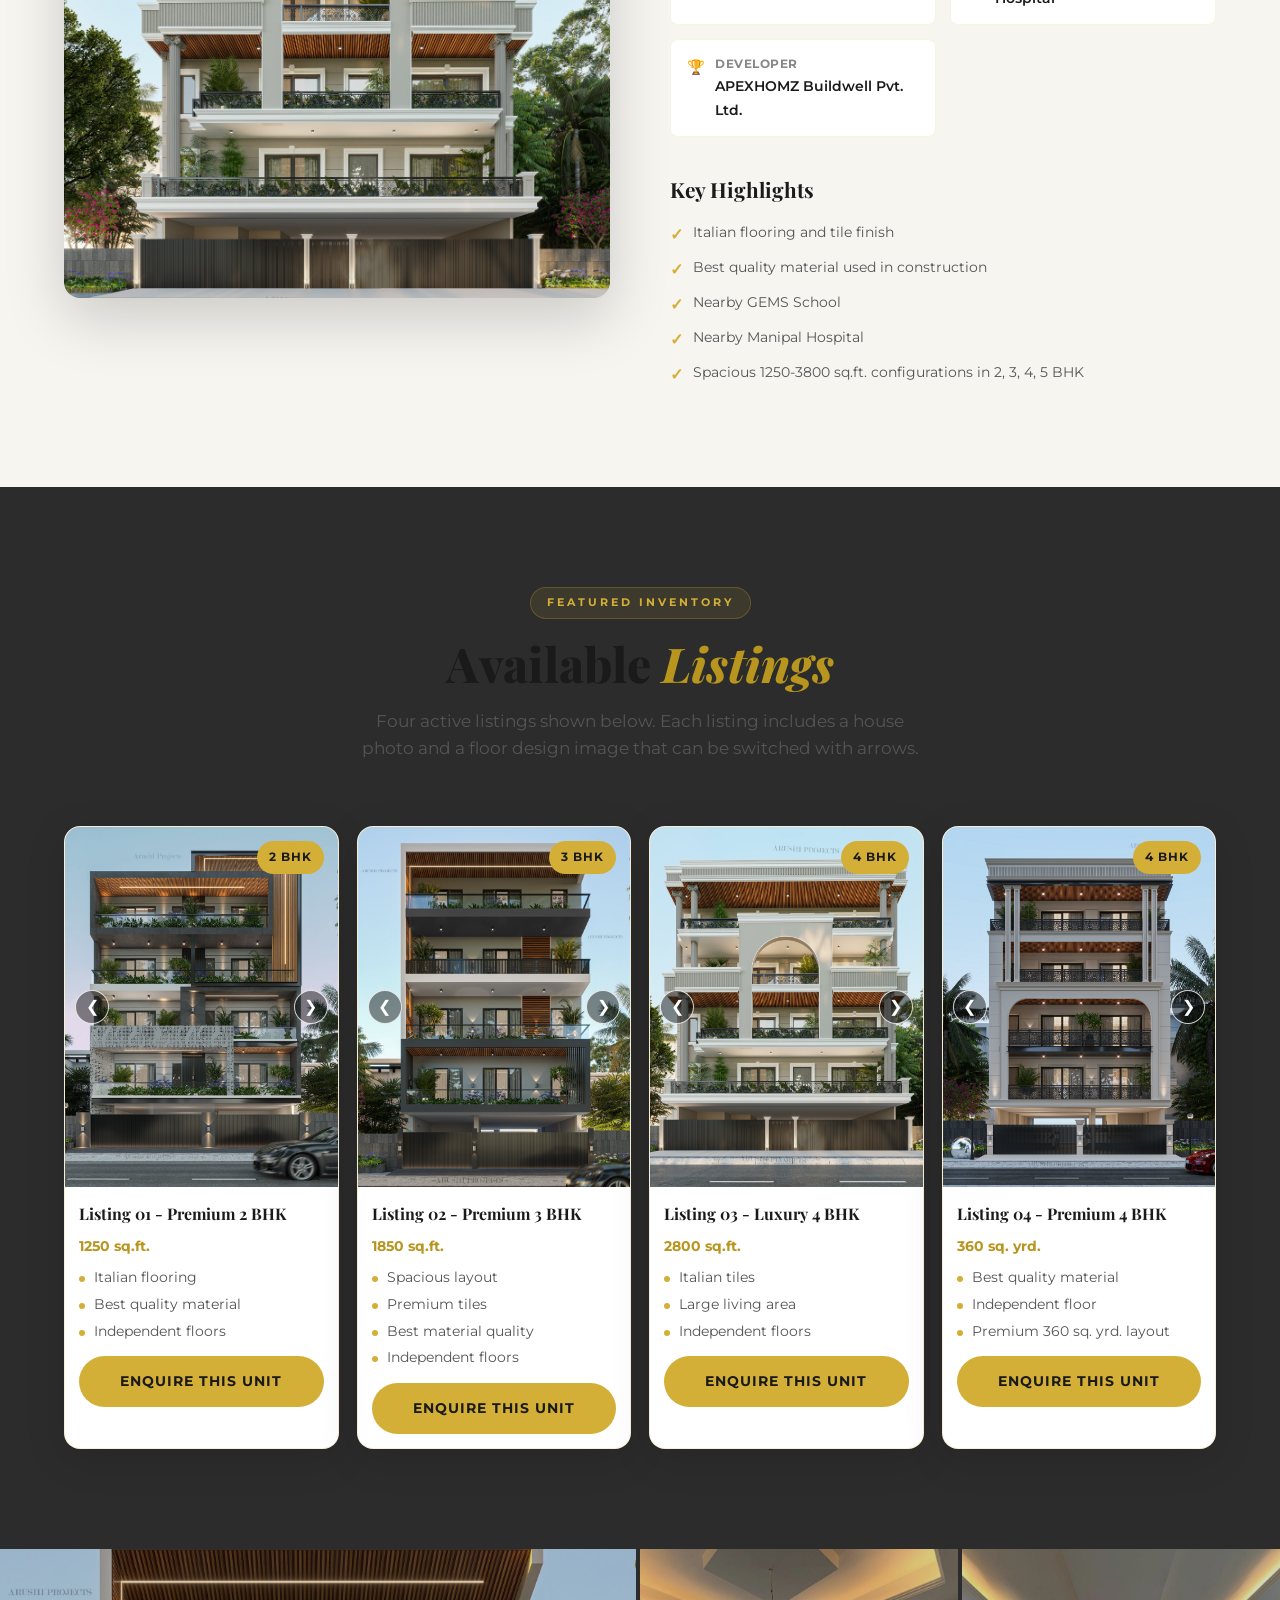
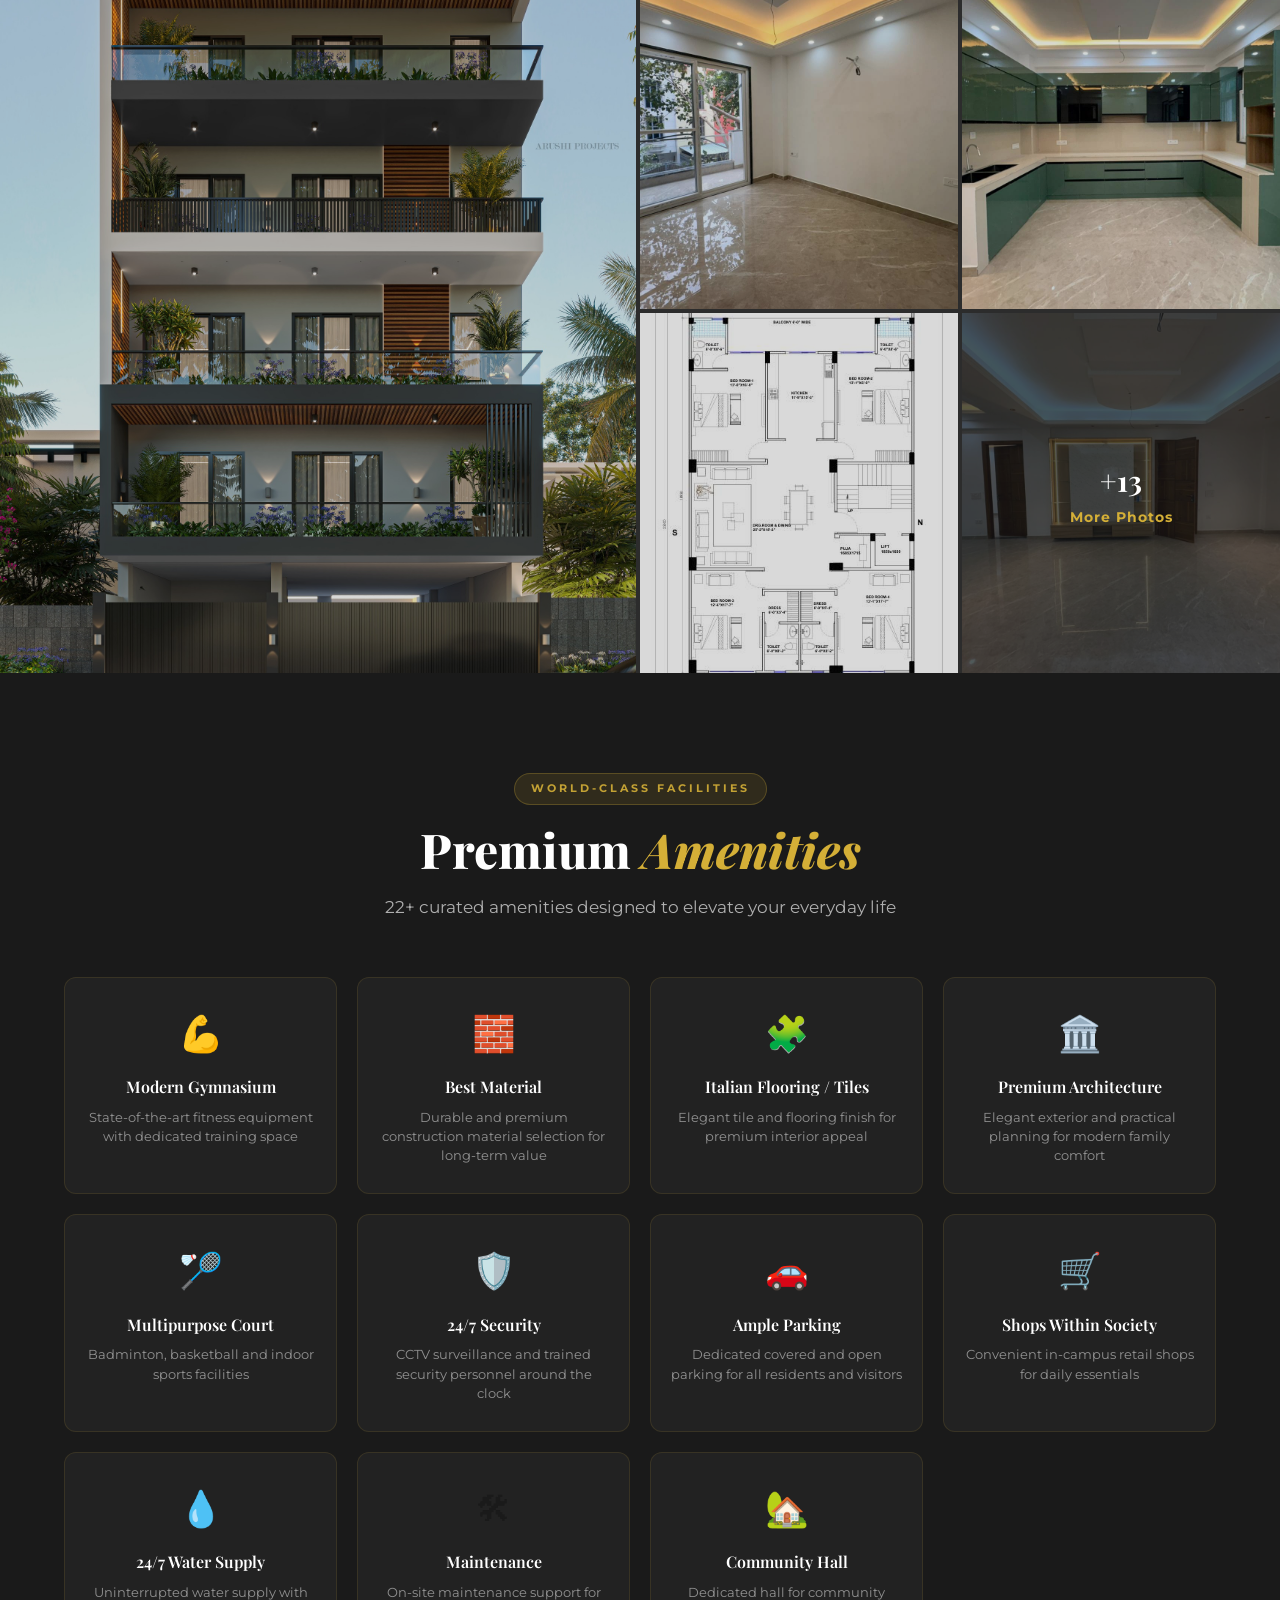
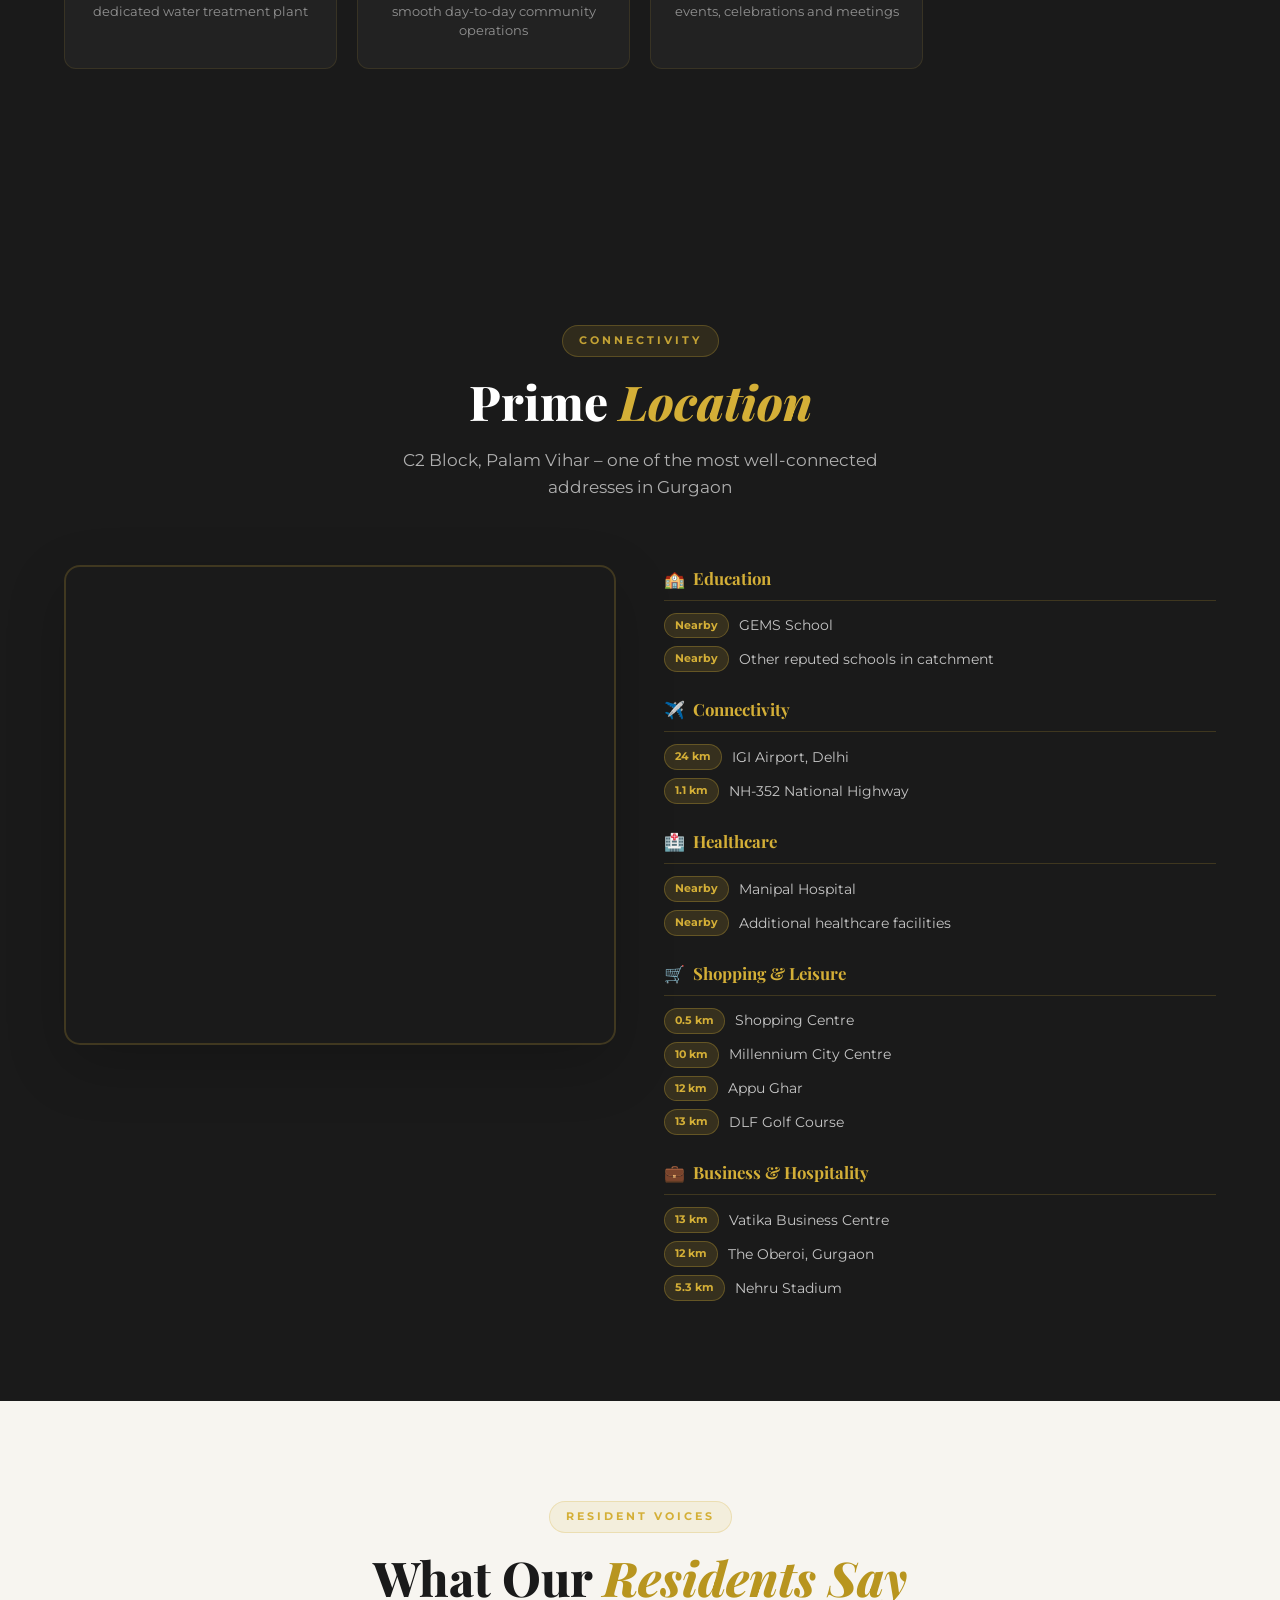
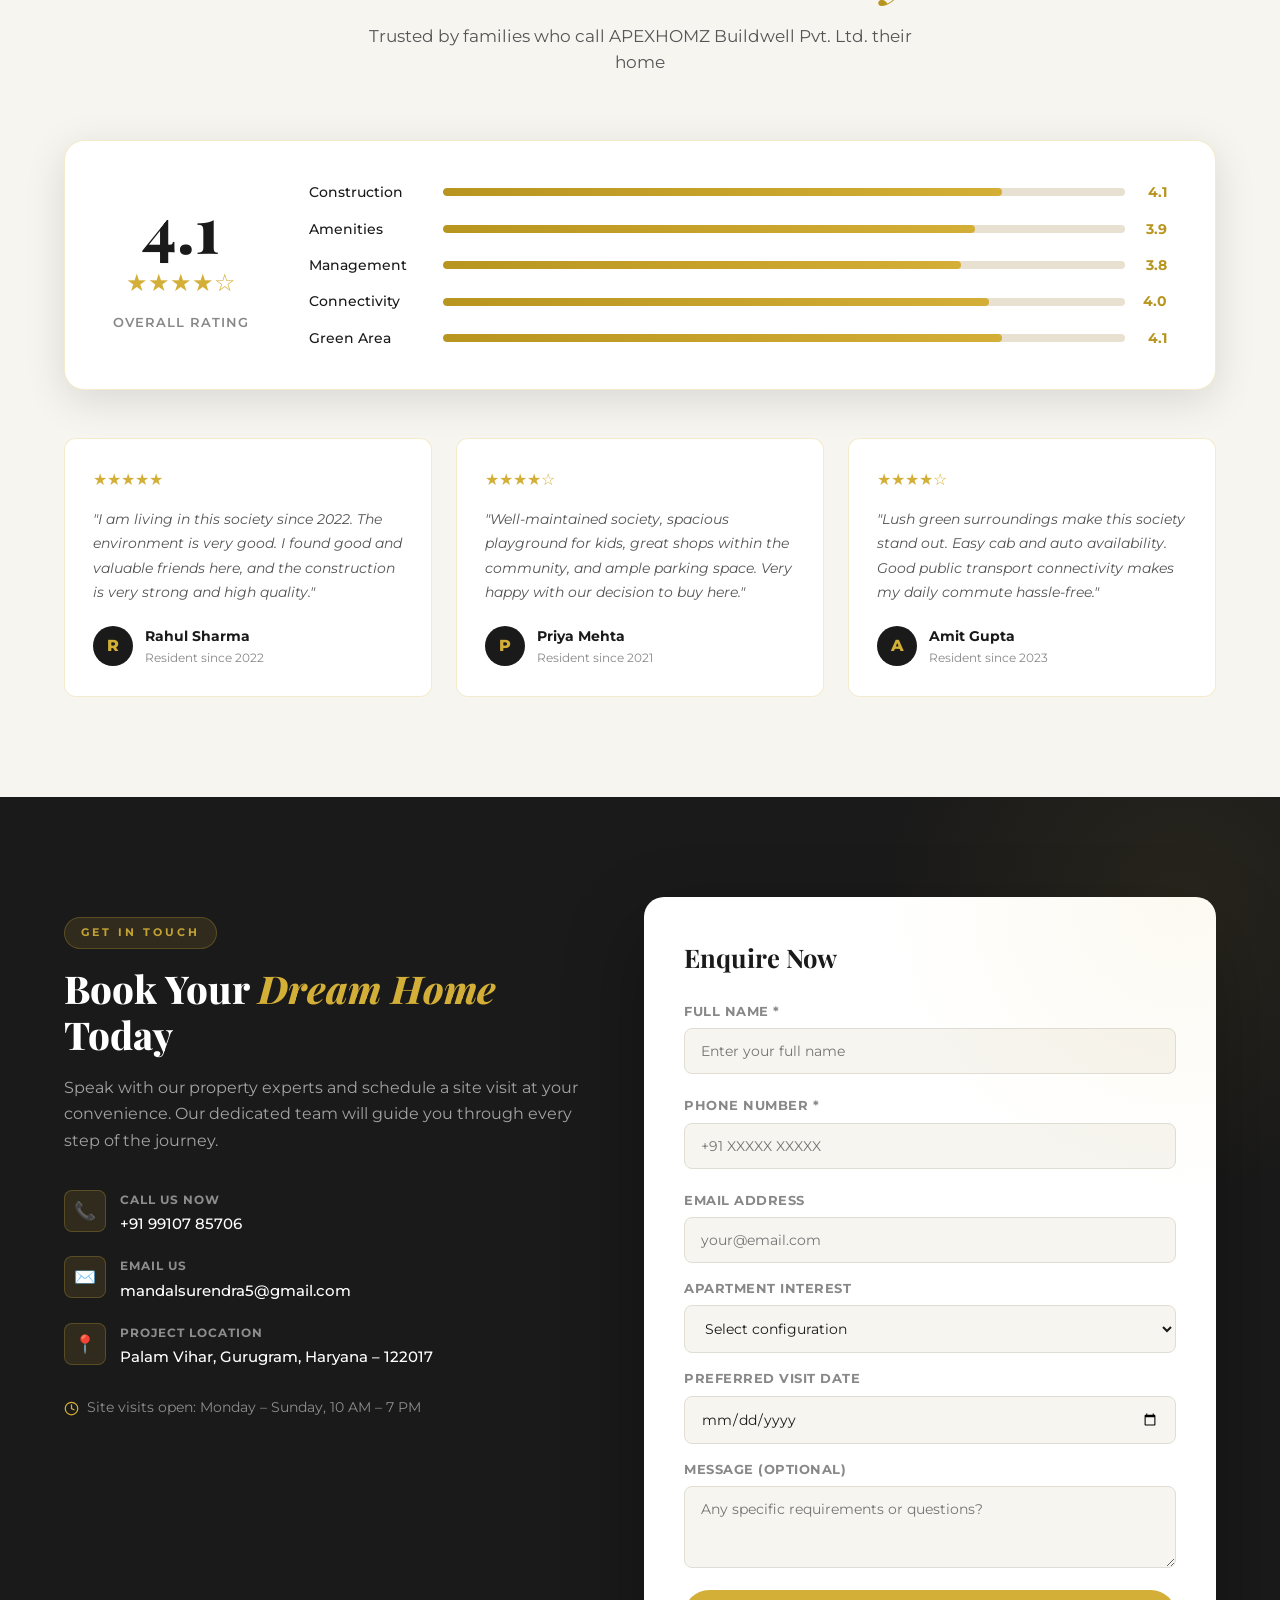
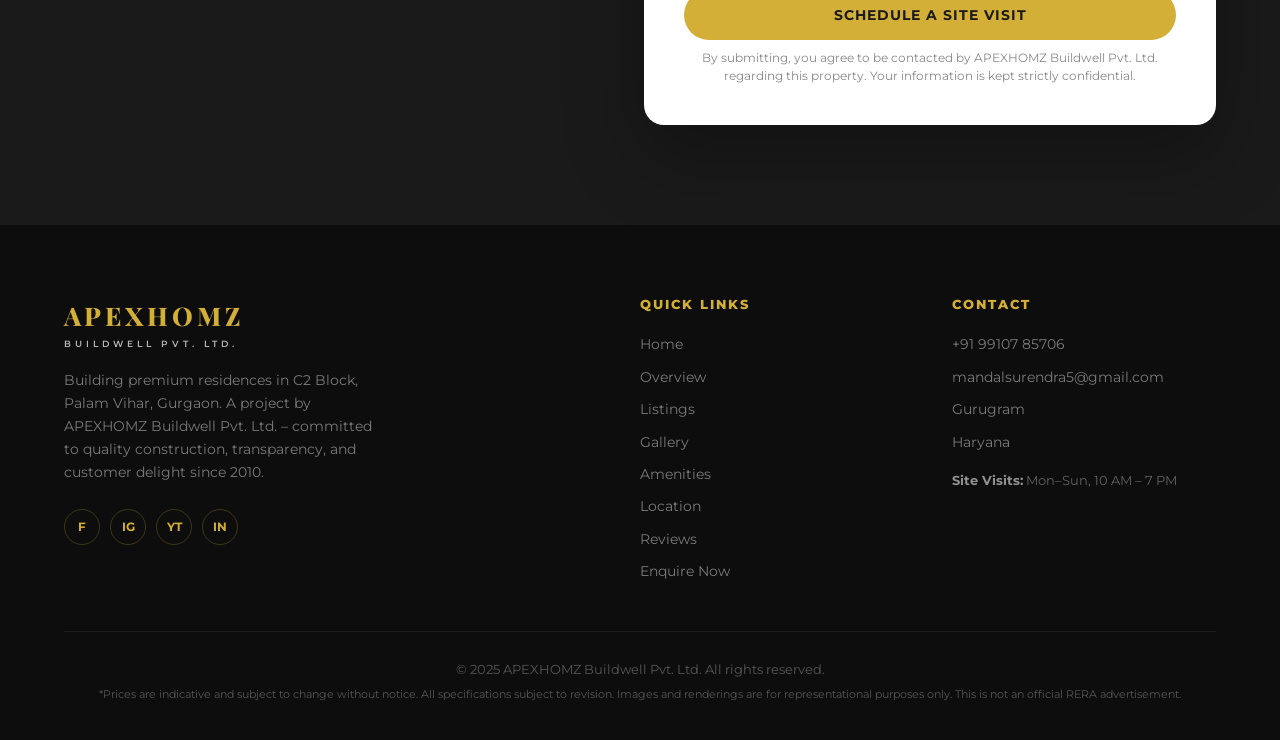
==== commit 48b89346: "Add gallery images to listing 2 slider" ====
--- a/index.html
+++ b/index.html
@@ -221,6 +221,57 @@
             <div class="listing-slide">
               <img src="/assets/images/listing-2-floor.jpg" alt="Listing 2 - floor design image">
             </div>
+            <div class="listing-slide">
+              <img src="/assets/images_2/1.jpeg" alt="Listing 2 - gallery image 1">
+            </div>
+            <div class="listing-slide">
+              <img src="/assets/images_2/2.jpeg" alt="Listing 2 - gallery image 2">
+            </div>
+            <div class="listing-slide">
+              <img src="/assets/images_2/3.jpeg" alt="Listing 2 - gallery image 3">
+            </div>
+            <div class="listing-slide">
+              <img src="/assets/images_2/4.jpeg" alt="Listing 2 - gallery image 4">
+            </div>
+            <div class="listing-slide">
+              <img src="/assets/images_2/5.jpeg" alt="Listing 2 - gallery image 5">
+            </div>
+            <div class="listing-slide">
+              <img src="/assets/images_2/6.jpeg" alt="Listing 2 - gallery image 6">
+            </div>
+            <div class="listing-slide">
+              <img src="/assets/images_2/7.jpeg" alt="Listing 2 - gallery image 7">
+            </div>
+            <div class="listing-slide">
+              <img src="/assets/images_2/8.jpeg" alt="Listing 2 - gallery image 8">
+            </div>
+            <div class="listing-slide">
+              <img src="/assets/images_2/9.jpeg" alt="Listing 2 - gallery image 9">
+            </div>
+            <div class="listing-slide">
+              <img src="/assets/images_2/10.jpeg" alt="Listing 2 - gallery image 10">
+            </div>
+            <div class="listing-slide">
+              <img src="/assets/images_2/11.jpeg" alt="Listing 2 - gallery image 11">
+            </div>
+            <div class="listing-slide">
+              <img src="/assets/images_2/12.jpeg" alt="Listing 2 - gallery image 12">
+            </div>
+            <div class="listing-slide">
+              <img src="/assets/images_2/13.jpeg" alt="Listing 2 - gallery image 13">
+            </div>
+            <div class="listing-slide">
+              <img src="/assets/images_2/14.jpeg" alt="Listing 2 - gallery image 14">
+            </div>
+            <div class="listing-slide">
+              <img src="/assets/images_2/15.jpeg" alt="Listing 2 - gallery image 15">
+            </div>
+            <div class="listing-slide">
+              <img src="/assets/images_2/16.jpeg" alt="Listing 2 - gallery image 16">
+            </div>
+            <div class="listing-slide">
+              <img src="/assets/images_2/17.jpeg" alt="Listing 2 - gallery image 17">
+            </div>
             <button class="listing-arrow prev" type="button" data-slide-dir="prev" aria-label="Previous image">&#10094;</button>
             <button class="listing-arrow next" type="button" data-slide-dir="next" aria-label="Next image">&#10095;</button>
             <span class="listing-badge">3 BHK</span>
